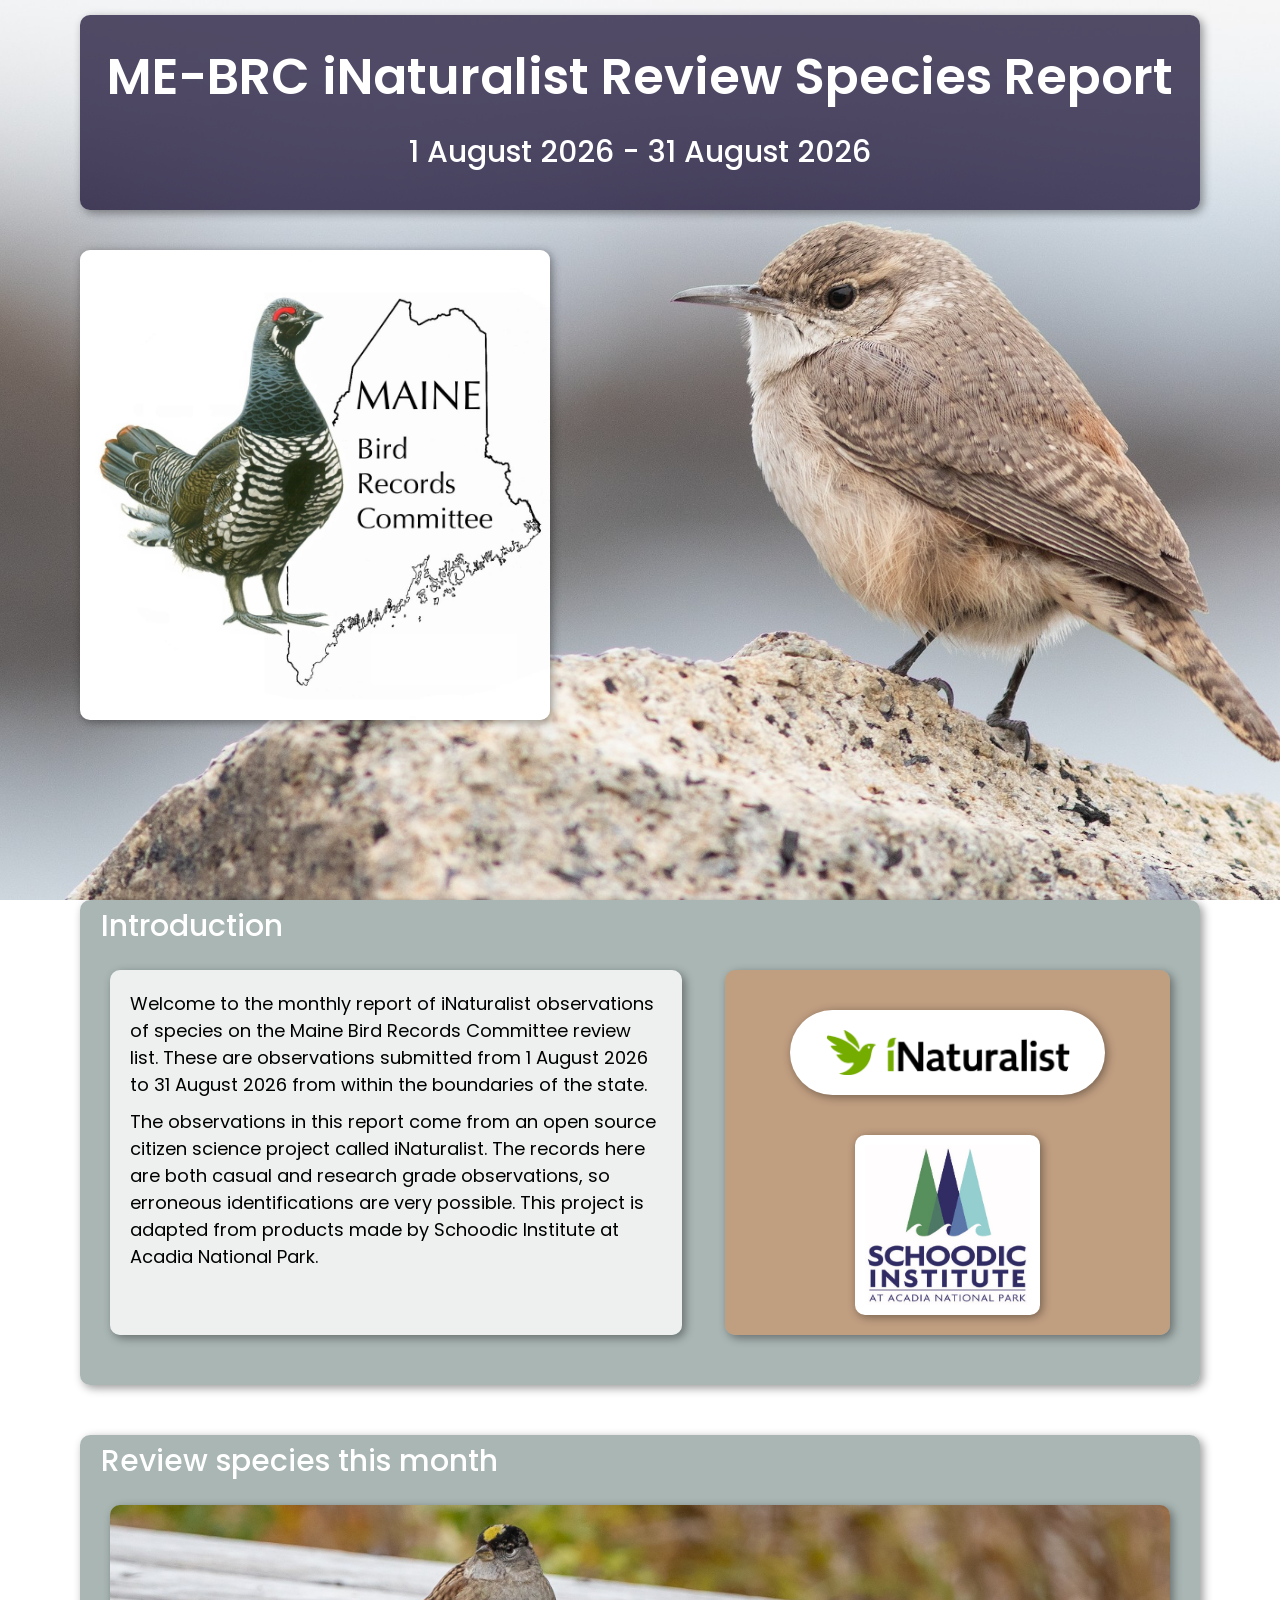
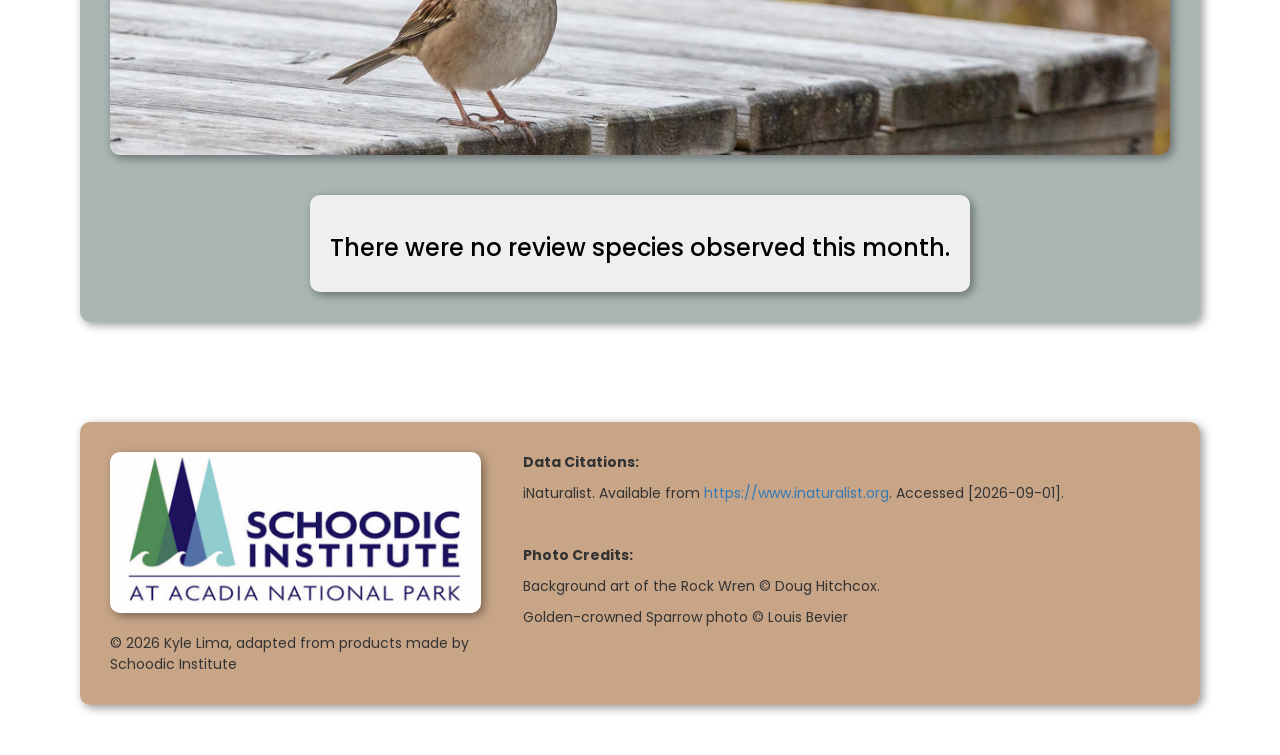
==== index.html @ 77be2069 "monthly update of citsci report" ====
<!DOCTYPE html>

<html>

<head>

<meta charset="utf-8" />
<meta name="generator" content="pandoc" />
<meta http-equiv="X-UA-Compatible" content="IE=EDGE" />


<meta name="author" content="Maine Bird Records Committee" />


<title>ME-BRC iNaturalist Review Species Report</title>

<script>// Pandoc 2.9 adds attributes on both header and div. We remove the former (to
// be compatible with the behavior of Pandoc < 2.8).
document.addEventListener('DOMContentLoaded', function(e) {
  var hs = document.querySelectorAll("div.section[class*='level'] > :first-child");
  var i, h, a;
  for (i = 0; i < hs.length; i++) {
    h = hs[i];
    if (!/^h[1-6]$/i.test(h.tagName)) continue;  // it should be a header h1-h6
    a = h.attributes;
    while (a.length > 0) h.removeAttribute(a[0].name);
  }
});
</script>
<script>/*! jQuery v3.6.0 | (c) OpenJS Foundation and other contributors | jquery.org/license */
!function(e,t){"use strict";"object"==typeof module&&"object"==typeof module.exports?module.exports=e.document?t(e,!0):function(e){if(!e.document)throw new Error("jQuery requires a window with a document");return t(e)}:t(e)}("undefined"!=typeof window?window:this,function(C,e){"use strict";var t=[],r=Object.getPrototypeOf,s=t.slice,g=t.flat?function(e){return t.flat.call(e)}:function(e){return t.concat.apply([],e)},u=t.push,i=t.indexOf,n={},o=n.toString,v=n.hasOwnProperty,a=v.toString,l=a.call(Object),y={},m=function(e){return"function"==typeof e&&"number"!=typeof e.nodeType&&"function"!=typeof e.item},x=function(e){return null!=e&&e===e.window},E=C.document,c={type:!0,src:!0,nonce:!0,noModule:!0};function b(e,t,n){var r,i,o=(n=n||E).createElement("script");if(o.text=e,t)for(r in c)(i=t[r]||t.getAttribute&&t.getAttribute(r))&&o.setAttribute(r,i);n.head.appendChild(o).parentNode.removeChild(o)}function w(e){return null==e?e+"":"object"==typeof e||"function"==typeof e?n[o.call(e)]||"object":typeof e}var f="3.6.0",S=function(e,t){return new S.fn.init(e,t)};function p(e){var t=!!e&&"length"in e&&e.length,n=w(e);return!m(e)&&!x(e)&&("array"===n||0===t||"number"==typeof t&&0<t&&t-1 in e)}S.fn=S.prototype={jquery:f,constructor:S,length:0,toArray:function(){return s.call(this)},get:function(e){return null==e?s.call(this):e<0?this[e+this.length]:this[e]},pushStack:function(e){var t=S.merge(this.constructor(),e);return t.prevObject=this,t},each:function(e){return S.each(this,e)},map:function(n){return this.pushStack(S.map(this,function(e,t){return n.call(e,t,e)}))},slice:function(){return this.pushStack(s.apply(this,arguments))},first:function(){return this.eq(0)},last:function(){return this.eq(-1)},even:function(){return this.pushStack(S.grep(this,function(e,t){return(t+1)%2}))},odd:function(){return this.pushStack(S.grep(this,function(e,t){return t%2}))},eq:function(e){var t=this.length,n=+e+(e<0?t:0);return this.pushStack(0<=n&&n<t?[this[n]]:[])},end:function(){return this.prevObject||this.constructor()},push:u,sort:t.sort,splice:t.splice},S.extend=S.fn.extend=function(){var e,t,n,r,i,o,a=arguments[0]||{},s=1,u=arguments.length,l=!1;for("boolean"==typeof a&&(l=a,a=arguments[s]||{},s++),"object"==typeof a||m(a)||(a={}),s===u&&(a=this,s--);s<u;s++)if(null!=(e=arguments[s]))for(t in e)r=e[t],"__proto__"!==t&&a!==r&&(l&&r&&(S.isPlainObject(r)||(i=Array.isArray(r)))?(n=a[t],o=i&&!Array.isArray(n)?[]:i||S.isPlainObject(n)?n:{},i=!1,a[t]=S.extend(l,o,r)):void 0!==r&&(a[t]=r));return a},S.extend({expando:"jQuery"+(f+Math.random()).replace(/\D/g,""),isReady:!0,error:function(e){throw new Error(e)},noop:function(){},isPlainObject:function(e){var t,n;return!(!e||"[object Object]"!==o.call(e))&&(!(t=r(e))||"function"==typeof(n=v.call(t,"constructor")&&t.constructor)&&a.call(n)===l)},isEmptyObject:function(e){var t;for(t in e)return!1;return!0},globalEval:function(e,t,n){b(e,{nonce:t&&t.nonce},n)},each:function(e,t){var n,r=0;if(p(e)){for(n=e.length;r<n;r++)if(!1===t.call(e[r],r,e[r]))break}else for(r in e)if(!1===t.call(e[r],r,e[r]))break;return e},makeArray:function(e,t){var n=t||[];return null!=e&&(p(Object(e))?S.merge(n,"string"==typeof e?[e]:e):u.call(n,e)),n},inArray:function(e,t,n){return null==t?-1:i.call(t,e,n)},merge:function(e,t){for(var n=+t.length,r=0,i=e.length;r<n;r++)e[i++]=t[r];return e.length=i,e},grep:function(e,t,n){for(var r=[],i=0,o=e.length,a=!n;i<o;i++)!t(e[i],i)!==a&&r.push(e[i]);return r},map:function(e,t,n){var r,i,o=0,a=[];if(p(e))for(r=e.length;o<r;o++)null!=(i=t(e[o],o,n))&&a.push(i);else for(o in e)null!=(i=t(e[o],o,n))&&a.push(i);return g(a)},guid:1,support:y}),"function"==typeof Symbol&&(S.fn[Symbol.iterator]=t[Symbol.iterator]),S.each("Boolean Number String Function Array Date RegExp Object Error Symbol".split(" "),function(e,t){n["[object "+t+"]"]=t.toLowerCase()});var d=function(n){var e,d,b,o,i,h,f,g,w,u,l,T,C,a,E,v,s,c,y,S="sizzle"+1*new Date,p=n.document,k=0,r=0,m=ue(),x=ue(),A=ue(),N=ue(),j=function(e,t){return e===t&&(l=!0),0},D={}.hasOwnProperty,t=[],q=t.pop,L=t.push,H=t.push,O=t.slice,P=function(e,t){for(var n=0,r=e.length;n<r;n++)if(e[n]===t)return n;return-1},R="checked|selected|async|autofocus|autoplay|controls|defer|disabled|hidden|ismap|loop|multiple|open|readonly|required|scoped",M="[\\x20\\t\\r\\n\\f]",I="(?:\\\\[\\da-fA-F]{1,6}"+M+"?|\\\\[^\\r\\n\\f]|[\\w-]|[^\0-\\x7f])+",W="\\["+M+"*("+I+")(?:"+M+"*([*^$|!~]?=)"+M+"*(?:'((?:\\\\.|[^\\\\'])*)'|\"((?:\\\\.|[^\\\\\"])*)\"|("+I+"))|)"+M+"*\\]",F=":("+I+")(?:\\((('((?:\\\\.|[^\\\\'])*)'|\"((?:\\\\.|[^\\\\\"])*)\")|((?:\\\\.|[^\\\\()[\\]]|"+W+")*)|.*)\\)|)",B=new RegExp(M+"+","g"),$=new RegExp("^"+M+"+|((?:^|[^\\\\])(?:\\\\.)*)"+M+"+$","g"),_=new RegExp("^"+M+"*,"+M+"*"),z=new RegExp("^"+M+"*([>+~]|"+M+")"+M+"*"),U=new RegExp(M+"|>"),X=new RegExp(F),V=new RegExp("^"+I+"$"),G={ID:new RegExp("^#("+I+")"),CLASS:new RegExp("^\\.("+I+")"),TAG:new RegExp("^("+I+"|[*])"),ATTR:new RegExp("^"+W),PSEUDO:new RegExp("^"+F),CHILD:new RegExp("^:(only|first|last|nth|nth-last)-(child|of-type)(?:\\("+M+"*(even|odd|(([+-]|)(\\d*)n|)"+M+"*(?:([+-]|)"+M+"*(\\d+)|))"+M+"*\\)|)","i"),bool:new RegExp("^(?:"+R+")$","i"),needsContext:new RegExp("^"+M+"*[>+~]|:(even|odd|eq|gt|lt|nth|first|last)(?:\\("+M+"*((?:-\\d)?\\d*)"+M+"*\\)|)(?=[^-]|$)","i")},Y=/HTML$/i,Q=/^(?:input|select|textarea|button)$/i,J=/^h\d$/i,K=/^[^{]+\{\s*\[native \w/,Z=/^(?:#([\w-]+)|(\w+)|\.([\w-]+))$/,ee=/[+~]/,te=new RegExp("\\\\[\\da-fA-F]{1,6}"+M+"?|\\\\([^\\r\\n\\f])","g"),ne=function(e,t){var n="0x"+e.slice(1)-65536;return t||(n<0?String.fromCharCode(n+65536):String.fromCharCode(n>>10|55296,1023&n|56320))},re=/([\0-\x1f\x7f]|^-?\d)|^-$|[^\0-\x1f\x7f-\uFFFF\w-]/g,ie=function(e,t){return t?"\0"===e?"\ufffd":e.slice(0,-1)+"\\"+e.charCodeAt(e.length-1).toString(16)+" ":"\\"+e},oe=function(){T()},ae=be(function(e){return!0===e.disabled&&"fieldset"===e.nodeName.toLowerCase()},{dir:"parentNode",next:"legend"});try{H.apply(t=O.call(p.childNodes),p.childNodes),t[p.childNodes.length].nodeType}catch(e){H={apply:t.length?function(e,t){L.apply(e,O.call(t))}:function(e,t){var n=e.length,r=0;while(e[n++]=t[r++]);e.length=n-1}}}function se(t,e,n,r){var i,o,a,s,u,l,c,f=e&&e.ownerDocument,p=e?e.nodeType:9;if(n=n||[],"string"!=typeof t||!t||1!==p&&9!==p&&11!==p)return n;if(!r&&(T(e),e=e||C,E)){if(11!==p&&(u=Z.exec(t)))if(i=u[1]){if(9===p){if(!(a=e.getElementById(i)))return n;if(a.id===i)return n.push(a),n}else if(f&&(a=f.getElementById(i))&&y(e,a)&&a.id===i)return n.push(a),n}else{if(u[2])return H.apply(n,e.getElementsByTagName(t)),n;if((i=u[3])&&d.getElementsByClassName&&e.getElementsByClassName)return H.apply(n,e.getElementsByClassName(i)),n}if(d.qsa&&!N[t+" "]&&(!v||!v.test(t))&&(1!==p||"object"!==e.nodeName.toLowerCase())){if(c=t,f=e,1===p&&(U.test(t)||z.test(t))){(f=ee.test(t)&&ye(e.parentNode)||e)===e&&d.scope||((s=e.getAttribute("id"))?s=s.replace(re,ie):e.setAttribute("id",s=S)),o=(l=h(t)).length;while(o--)l[o]=(s?"#"+s:":scope")+" "+xe(l[o]);c=l.join(",")}try{return H.apply(n,f.querySelectorAll(c)),n}catch(e){N(t,!0)}finally{s===S&&e.removeAttribute("id")}}}return g(t.replace($,"$1"),e,n,r)}function ue(){var r=[];return function e(t,n){return r.push(t+" ")>b.cacheLength&&delete e[r.shift()],e[t+" "]=n}}function le(e){return e[S]=!0,e}function ce(e){var t=C.createElement("fieldset");try{return!!e(t)}catch(e){return!1}finally{t.parentNode&&t.parentNode.removeChild(t),t=null}}function fe(e,t){var n=e.split("|"),r=n.length;while(r--)b.attrHandle[n[r]]=t}function pe(e,t){var n=t&&e,r=n&&1===e.nodeType&&1===t.nodeType&&e.sourceIndex-t.sourceIndex;if(r)return r;if(n)while(n=n.nextSibling)if(n===t)return-1;return e?1:-1}function de(t){return function(e){return"input"===e.nodeName.toLowerCase()&&e.type===t}}function he(n){return function(e){var t=e.nodeName.toLowerCase();return("input"===t||"button"===t)&&e.type===n}}function ge(t){return function(e){return"form"in e?e.parentNode&&!1===e.disabled?"label"in e?"label"in e.parentNode?e.parentNode.disabled===t:e.disabled===t:e.isDisabled===t||e.isDisabled!==!t&&ae(e)===t:e.disabled===t:"label"in e&&e.disabled===t}}function ve(a){return le(function(o){return o=+o,le(function(e,t){var n,r=a([],e.length,o),i=r.length;while(i--)e[n=r[i]]&&(e[n]=!(t[n]=e[n]))})})}function ye(e){return e&&"undefined"!=typeof e.getElementsByTagName&&e}for(e in d=se.support={},i=se.isXML=function(e){var t=e&&e.namespaceURI,n=e&&(e.ownerDocument||e).documentElement;return!Y.test(t||n&&n.nodeName||"HTML")},T=se.setDocument=function(e){var t,n,r=e?e.ownerDocument||e:p;return r!=C&&9===r.nodeType&&r.documentElement&&(a=(C=r).documentElement,E=!i(C),p!=C&&(n=C.defaultView)&&n.top!==n&&(n.addEventListener?n.addEventListener("unload",oe,!1):n.attachEvent&&n.attachEvent("onunload",oe)),d.scope=ce(function(e){return a.appendChild(e).appendChild(C.createElement("div")),"undefined"!=typeof e.querySelectorAll&&!e.querySelectorAll(":scope fieldset div").length}),d.attributes=ce(function(e){return e.className="i",!e.getAttribute("className")}),d.getElementsByTagName=ce(function(e){return e.appendChild(C.createComment("")),!e.getElementsByTagName("*").length}),d.getElementsByClassName=K.test(C.getElementsByClassName),d.getById=ce(function(e){return a.appendChild(e).id=S,!C.getElementsByName||!C.getElementsByName(S).length}),d.getById?(b.filter.ID=function(e){var t=e.replace(te,ne);return function(e){return e.getAttribute("id")===t}},b.find.ID=function(e,t){if("undefined"!=typeof t.getElementById&&E){var n=t.getElementById(e);return n?[n]:[]}}):(b.filter.ID=function(e){var n=e.replace(te,ne);return function(e){var t="undefined"!=typeof e.getAttributeNode&&e.getAttributeNode("id");return t&&t.value===n}},b.find.ID=function(e,t){if("undefined"!=typeof t.getElementById&&E){var n,r,i,o=t.getElementById(e);if(o){if((n=o.getAttributeNode("id"))&&n.value===e)return[o];i=t.getElementsByName(e),r=0;while(o=i[r++])if((n=o.getAttributeNode("id"))&&n.value===e)return[o]}return[]}}),b.find.TAG=d.getElementsByTagName?function(e,t){return"undefined"!=typeof t.getElementsByTagName?t.getElementsByTagName(e):d.qsa?t.querySelectorAll(e):void 0}:function(e,t){var n,r=[],i=0,o=t.getElementsByTagName(e);if("*"===e){while(n=o[i++])1===n.nodeType&&r.push(n);return r}return o},b.find.CLASS=d.getElementsByClassName&&function(e,t){if("undefined"!=typeof t.getElementsByClassName&&E)return t.getElementsByClassName(e)},s=[],v=[],(d.qsa=K.test(C.querySelectorAll))&&(ce(function(e){var t;a.appendChild(e).innerHTML="<a id='"+S+"'></a><select id='"+S+"-\r\\' msallowcapture=''><option selected=''></option></select>",e.querySelectorAll("[msallowcapture^='']").length&&v.push("[*^$]="+M+"*(?:''|\"\")"),e.querySelectorAll("[selected]").length||v.push("\\["+M+"*(?:value|"+R+")"),e.querySelectorAll("[id~="+S+"-]").length||v.push("~="),(t=C.createElement("input")).setAttribute("name",""),e.appendChild(t),e.querySelectorAll("[name='']").length||v.push("\\["+M+"*name"+M+"*="+M+"*(?:''|\"\")"),e.querySelectorAll(":checked").length||v.push(":checked"),e.querySelectorAll("a#"+S+"+*").length||v.push(".#.+[+~]"),e.querySelectorAll("\\\f"),v.push("[\\r\\n\\f]")}),ce(function(e){e.innerHTML="<a href='' disabled='disabled'></a><select disabled='disabled'><option/></select>";var t=C.createElement("input");t.setAttribute("type","hidden"),e.appendChild(t).setAttribute("name","D"),e.querySelectorAll("[name=d]").length&&v.push("name"+M+"*[*^$|!~]?="),2!==e.querySelectorAll(":enabled").length&&v.push(":enabled",":disabled"),a.appendChild(e).disabled=!0,2!==e.querySelectorAll(":disabled").length&&v.push(":enabled",":disabled"),e.querySelectorAll("*,:x"),v.push(",.*:")})),(d.matchesSelector=K.test(c=a.matches||a.webkitMatchesSelector||a.mozMatchesSelector||a.oMatchesSelector||a.msMatchesSelector))&&ce(function(e){d.disconnectedMatch=c.call(e,"*"),c.call(e,"[s!='']:x"),s.push("!=",F)}),v=v.length&&new RegExp(v.join("|")),s=s.length&&new RegExp(s.join("|")),t=K.test(a.compareDocumentPosition),y=t||K.test(a.contains)?function(e,t){var n=9===e.nodeType?e.documentElement:e,r=t&&t.parentNode;return e===r||!(!r||1!==r.nodeType||!(n.contains?n.contains(r):e.compareDocumentPosition&&16&e.compareDocumentPosition(r)))}:function(e,t){if(t)while(t=t.parentNode)if(t===e)return!0;return!1},j=t?function(e,t){if(e===t)return l=!0,0;var n=!e.compareDocumentPosition-!t.compareDocumentPosition;return n||(1&(n=(e.ownerDocument||e)==(t.ownerDocument||t)?e.compareDocumentPosition(t):1)||!d.sortDetached&&t.compareDocumentPosition(e)===n?e==C||e.ownerDocument==p&&y(p,e)?-1:t==C||t.ownerDocument==p&&y(p,t)?1:u?P(u,e)-P(u,t):0:4&n?-1:1)}:function(e,t){if(e===t)return l=!0,0;var n,r=0,i=e.parentNode,o=t.parentNode,a=[e],s=[t];if(!i||!o)return e==C?-1:t==C?1:i?-1:o?1:u?P(u,e)-P(u,t):0;if(i===o)return pe(e,t);n=e;while(n=n.parentNode)a.unshift(n);n=t;while(n=n.parentNode)s.unshift(n);while(a[r]===s[r])r++;return r?pe(a[r],s[r]):a[r]==p?-1:s[r]==p?1:0}),C},se.matches=function(e,t){return se(e,null,null,t)},se.matchesSelector=function(e,t){if(T(e),d.matchesSelector&&E&&!N[t+" "]&&(!s||!s.test(t))&&(!v||!v.test(t)))try{var n=c.call(e,t);if(n||d.disconnectedMatch||e.document&&11!==e.document.nodeType)return n}catch(e){N(t,!0)}return 0<se(t,C,null,[e]).length},se.contains=function(e,t){return(e.ownerDocument||e)!=C&&T(e),y(e,t)},se.attr=function(e,t){(e.ownerDocument||e)!=C&&T(e);var n=b.attrHandle[t.toLowerCase()],r=n&&D.call(b.attrHandle,t.toLowerCase())?n(e,t,!E):void 0;return void 0!==r?r:d.attributes||!E?e.getAttribute(t):(r=e.getAttributeNode(t))&&r.specified?r.value:null},se.escape=function(e){return(e+"").replace(re,ie)},se.error=function(e){throw new Error("Syntax error, unrecognized expression: "+e)},se.uniqueSort=function(e){var t,n=[],r=0,i=0;if(l=!d.detectDuplicates,u=!d.sortStable&&e.slice(0),e.sort(j),l){while(t=e[i++])t===e[i]&&(r=n.push(i));while(r--)e.splice(n[r],1)}return u=null,e},o=se.getText=function(e){var t,n="",r=0,i=e.nodeType;if(i){if(1===i||9===i||11===i){if("string"==typeof e.textContent)return e.textContent;for(e=e.firstChild;e;e=e.nextSibling)n+=o(e)}else if(3===i||4===i)return e.nodeValue}else while(t=e[r++])n+=o(t);return n},(b=se.selectors={cacheLength:50,createPseudo:le,match:G,attrHandle:{},find:{},relative:{">":{dir:"parentNode",first:!0}," ":{dir:"parentNode"},"+":{dir:"previousSibling",first:!0},"~":{dir:"previousSibling"}},preFilter:{ATTR:function(e){return e[1]=e[1].replace(te,ne),e[3]=(e[3]||e[4]||e[5]||"").replace(te,ne),"~="===e[2]&&(e[3]=" "+e[3]+" "),e.slice(0,4)},CHILD:function(e){return e[1]=e[1].toLowerCase(),"nth"===e[1].slice(0,3)?(e[3]||se.error(e[0]),e[4]=+(e[4]?e[5]+(e[6]||1):2*("even"===e[3]||"odd"===e[3])),e[5]=+(e[7]+e[8]||"odd"===e[3])):e[3]&&se.error(e[0]),e},PSEUDO:function(e){var t,n=!e[6]&&e[2];return G.CHILD.test(e[0])?null:(e[3]?e[2]=e[4]||e[5]||"":n&&X.test(n)&&(t=h(n,!0))&&(t=n.indexOf(")",n.length-t)-n.length)&&(e[0]=e[0].slice(0,t),e[2]=n.slice(0,t)),e.slice(0,3))}},filter:{TAG:function(e){var t=e.replace(te,ne).toLowerCase();return"*"===e?function(){return!0}:function(e){return e.nodeName&&e.nodeName.toLowerCase()===t}},CLASS:function(e){var t=m[e+" "];return t||(t=new RegExp("(^|"+M+")"+e+"("+M+"|$)"))&&m(e,function(e){return t.test("string"==typeof e.className&&e.className||"undefined"!=typeof e.getAttribute&&e.getAttribute("class")||"")})},ATTR:function(n,r,i){return function(e){var t=se.attr(e,n);return null==t?"!="===r:!r||(t+="","="===r?t===i:"!="===r?t!==i:"^="===r?i&&0===t.indexOf(i):"*="===r?i&&-1<t.indexOf(i):"$="===r?i&&t.slice(-i.length)===i:"~="===r?-1<(" "+t.replace(B," ")+" ").indexOf(i):"|="===r&&(t===i||t.slice(0,i.length+1)===i+"-"))}},CHILD:function(h,e,t,g,v){var y="nth"!==h.slice(0,3),m="last"!==h.slice(-4),x="of-type"===e;return 1===g&&0===v?function(e){return!!e.parentNode}:function(e,t,n){var r,i,o,a,s,u,l=y!==m?"nextSibling":"previousSibling",c=e.parentNode,f=x&&e.nodeName.toLowerCase(),p=!n&&!x,d=!1;if(c){if(y){while(l){a=e;while(a=a[l])if(x?a.nodeName.toLowerCase()===f:1===a.nodeType)return!1;u=l="only"===h&&!u&&"nextSibling"}return!0}if(u=[m?c.firstChild:c.lastChild],m&&p){d=(s=(r=(i=(o=(a=c)[S]||(a[S]={}))[a.uniqueID]||(o[a.uniqueID]={}))[h]||[])[0]===k&&r[1])&&r[2],a=s&&c.childNodes[s];while(a=++s&&a&&a[l]||(d=s=0)||u.pop())if(1===a.nodeType&&++d&&a===e){i[h]=[k,s,d];break}}else if(p&&(d=s=(r=(i=(o=(a=e)[S]||(a[S]={}))[a.uniqueID]||(o[a.uniqueID]={}))[h]||[])[0]===k&&r[1]),!1===d)while(a=++s&&a&&a[l]||(d=s=0)||u.pop())if((x?a.nodeName.toLowerCase()===f:1===a.nodeType)&&++d&&(p&&((i=(o=a[S]||(a[S]={}))[a.uniqueID]||(o[a.uniqueID]={}))[h]=[k,d]),a===e))break;return(d-=v)===g||d%g==0&&0<=d/g}}},PSEUDO:function(e,o){var t,a=b.pseudos[e]||b.setFilters[e.toLowerCase()]||se.error("unsupported pseudo: "+e);return a[S]?a(o):1<a.length?(t=[e,e,"",o],b.setFilters.hasOwnProperty(e.toLowerCase())?le(function(e,t){var n,r=a(e,o),i=r.length;while(i--)e[n=P(e,r[i])]=!(t[n]=r[i])}):function(e){return a(e,0,t)}):a}},pseudos:{not:le(function(e){var r=[],i=[],s=f(e.replace($,"$1"));return s[S]?le(function(e,t,n,r){var i,o=s(e,null,r,[]),a=e.length;while(a--)(i=o[a])&&(e[a]=!(t[a]=i))}):function(e,t,n){return r[0]=e,s(r,null,n,i),r[0]=null,!i.pop()}}),has:le(function(t){return function(e){return 0<se(t,e).length}}),contains:le(function(t){return t=t.replace(te,ne),function(e){return-1<(e.textContent||o(e)).indexOf(t)}}),lang:le(function(n){return V.test(n||"")||se.error("unsupported lang: "+n),n=n.replace(te,ne).toLowerCase(),function(e){var t;do{if(t=E?e.lang:e.getAttribute("xml:lang")||e.getAttribute("lang"))return(t=t.toLowerCase())===n||0===t.indexOf(n+"-")}while((e=e.parentNode)&&1===e.nodeType);return!1}}),target:function(e){var t=n.location&&n.location.hash;return t&&t.slice(1)===e.id},root:function(e){return e===a},focus:function(e){return e===C.activeElement&&(!C.hasFocus||C.hasFocus())&&!!(e.type||e.href||~e.tabIndex)},enabled:ge(!1),disabled:ge(!0),checked:function(e){var t=e.nodeName.toLowerCase();return"input"===t&&!!e.checked||"option"===t&&!!e.selected},selected:function(e){return e.parentNode&&e.parentNode.selectedIndex,!0===e.selected},empty:function(e){for(e=e.firstChild;e;e=e.nextSibling)if(e.nodeType<6)return!1;return!0},parent:function(e){return!b.pseudos.empty(e)},header:function(e){return J.test(e.nodeName)},input:function(e){return Q.test(e.nodeName)},button:function(e){var t=e.nodeName.toLowerCase();return"input"===t&&"button"===e.type||"button"===t},text:function(e){var t;return"input"===e.nodeName.toLowerCase()&&"text"===e.type&&(null==(t=e.getAttribute("type"))||"text"===t.toLowerCase())},first:ve(function(){return[0]}),last:ve(function(e,t){return[t-1]}),eq:ve(function(e,t,n){return[n<0?n+t:n]}),even:ve(function(e,t){for(var n=0;n<t;n+=2)e.push(n);return e}),odd:ve(function(e,t){for(var n=1;n<t;n+=2)e.push(n);return e}),lt:ve(function(e,t,n){for(var r=n<0?n+t:t<n?t:n;0<=--r;)e.push(r);return e}),gt:ve(function(e,t,n){for(var r=n<0?n+t:n;++r<t;)e.push(r);return e})}}).pseudos.nth=b.pseudos.eq,{radio:!0,checkbox:!0,file:!0,password:!0,image:!0})b.pseudos[e]=de(e);for(e in{submit:!0,reset:!0})b.pseudos[e]=he(e);function me(){}function xe(e){for(var t=0,n=e.length,r="";t<n;t++)r+=e[t].value;return r}function be(s,e,t){var u=e.dir,l=e.next,c=l||u,f=t&&"parentNode"===c,p=r++;return e.first?function(e,t,n){while(e=e[u])if(1===e.nodeType||f)return s(e,t,n);return!1}:function(e,t,n){var r,i,o,a=[k,p];if(n){while(e=e[u])if((1===e.nodeType||f)&&s(e,t,n))return!0}else while(e=e[u])if(1===e.nodeType||f)if(i=(o=e[S]||(e[S]={}))[e.uniqueID]||(o[e.uniqueID]={}),l&&l===e.nodeName.toLowerCase())e=e[u]||e;else{if((r=i[c])&&r[0]===k&&r[1]===p)return a[2]=r[2];if((i[c]=a)[2]=s(e,t,n))return!0}return!1}}function we(i){return 1<i.length?function(e,t,n){var r=i.length;while(r--)if(!i[r](e,t,n))return!1;return!0}:i[0]}function Te(e,t,n,r,i){for(var o,a=[],s=0,u=e.length,l=null!=t;s<u;s++)(o=e[s])&&(n&&!n(o,r,i)||(a.push(o),l&&t.push(s)));return a}function Ce(d,h,g,v,y,e){return v&&!v[S]&&(v=Ce(v)),y&&!y[S]&&(y=Ce(y,e)),le(function(e,t,n,r){var i,o,a,s=[],u=[],l=t.length,c=e||function(e,t,n){for(var r=0,i=t.length;r<i;r++)se(e,t[r],n);return n}(h||"*",n.nodeType?[n]:n,[]),f=!d||!e&&h?c:Te(c,s,d,n,r),p=g?y||(e?d:l||v)?[]:t:f;if(g&&g(f,p,n,r),v){i=Te(p,u),v(i,[],n,r),o=i.length;while(o--)(a=i[o])&&(p[u[o]]=!(f[u[o]]=a))}if(e){if(y||d){if(y){i=[],o=p.length;while(o--)(a=p[o])&&i.push(f[o]=a);y(null,p=[],i,r)}o=p.length;while(o--)(a=p[o])&&-1<(i=y?P(e,a):s[o])&&(e[i]=!(t[i]=a))}}else p=Te(p===t?p.splice(l,p.length):p),y?y(null,t,p,r):H.apply(t,p)})}function Ee(e){for(var i,t,n,r=e.length,o=b.relative[e[0].type],a=o||b.relative[" "],s=o?1:0,u=be(function(e){return e===i},a,!0),l=be(function(e){return-1<P(i,e)},a,!0),c=[function(e,t,n){var r=!o&&(n||t!==w)||((i=t).nodeType?u(e,t,n):l(e,t,n));return i=null,r}];s<r;s++)if(t=b.relative[e[s].type])c=[be(we(c),t)];else{if((t=b.filter[e[s].type].apply(null,e[s].matches))[S]){for(n=++s;n<r;n++)if(b.relative[e[n].type])break;return Ce(1<s&&we(c),1<s&&xe(e.slice(0,s-1).concat({value:" "===e[s-2].type?"*":""})).replace($,"$1"),t,s<n&&Ee(e.slice(s,n)),n<r&&Ee(e=e.slice(n)),n<r&&xe(e))}c.push(t)}return we(c)}return me.prototype=b.filters=b.pseudos,b.setFilters=new me,h=se.tokenize=function(e,t){var n,r,i,o,a,s,u,l=x[e+" "];if(l)return t?0:l.slice(0);a=e,s=[],u=b.preFilter;while(a){for(o in n&&!(r=_.exec(a))||(r&&(a=a.slice(r[0].length)||a),s.push(i=[])),n=!1,(r=z.exec(a))&&(n=r.shift(),i.push({value:n,type:r[0].replace($," ")}),a=a.slice(n.length)),b.filter)!(r=G[o].exec(a))||u[o]&&!(r=u[o](r))||(n=r.shift(),i.push({value:n,type:o,matches:r}),a=a.slice(n.length));if(!n)break}return t?a.length:a?se.error(e):x(e,s).slice(0)},f=se.compile=function(e,t){var n,v,y,m,x,r,i=[],o=[],a=A[e+" "];if(!a){t||(t=h(e)),n=t.length;while(n--)(a=Ee(t[n]))[S]?i.push(a):o.push(a);(a=A(e,(v=o,m=0<(y=i).length,x=0<v.length,r=function(e,t,n,r,i){var o,a,s,u=0,l="0",c=e&&[],f=[],p=w,d=e||x&&b.find.TAG("*",i),h=k+=null==p?1:Math.random()||.1,g=d.length;for(i&&(w=t==C||t||i);l!==g&&null!=(o=d[l]);l++){if(x&&o){a=0,t||o.ownerDocument==C||(T(o),n=!E);while(s=v[a++])if(s(o,t||C,n)){r.push(o);break}i&&(k=h)}m&&((o=!s&&o)&&u--,e&&c.push(o))}if(u+=l,m&&l!==u){a=0;while(s=y[a++])s(c,f,t,n);if(e){if(0<u)while(l--)c[l]||f[l]||(f[l]=q.call(r));f=Te(f)}H.apply(r,f),i&&!e&&0<f.length&&1<u+y.length&&se.uniqueSort(r)}return i&&(k=h,w=p),c},m?le(r):r))).selector=e}return a},g=se.select=function(e,t,n,r){var i,o,a,s,u,l="function"==typeof e&&e,c=!r&&h(e=l.selector||e);if(n=n||[],1===c.length){if(2<(o=c[0]=c[0].slice(0)).length&&"ID"===(a=o[0]).type&&9===t.nodeType&&E&&b.relative[o[1].type]){if(!(t=(b.find.ID(a.matches[0].replace(te,ne),t)||[])[0]))return n;l&&(t=t.parentNode),e=e.slice(o.shift().value.length)}i=G.needsContext.test(e)?0:o.length;while(i--){if(a=o[i],b.relative[s=a.type])break;if((u=b.find[s])&&(r=u(a.matches[0].replace(te,ne),ee.test(o[0].type)&&ye(t.parentNode)||t))){if(o.splice(i,1),!(e=r.length&&xe(o)))return H.apply(n,r),n;break}}}return(l||f(e,c))(r,t,!E,n,!t||ee.test(e)&&ye(t.parentNode)||t),n},d.sortStable=S.split("").sort(j).join("")===S,d.detectDuplicates=!!l,T(),d.sortDetached=ce(function(e){return 1&e.compareDocumentPosition(C.createElement("fieldset"))}),ce(function(e){return e.innerHTML="<a href='#'></a>","#"===e.firstChild.getAttribute("href")})||fe("type|href|height|width",function(e,t,n){if(!n)return e.getAttribute(t,"type"===t.toLowerCase()?1:2)}),d.attributes&&ce(function(e){return e.innerHTML="<input/>",e.firstChild.setAttribute("value",""),""===e.firstChild.getAttribute("value")})||fe("value",function(e,t,n){if(!n&&"input"===e.nodeName.toLowerCase())return e.defaultValue}),ce(function(e){return null==e.getAttribute("disabled")})||fe(R,function(e,t,n){var r;if(!n)return!0===e[t]?t.toLowerCase():(r=e.getAttributeNode(t))&&r.specified?r.value:null}),se}(C);S.find=d,S.expr=d.selectors,S.expr[":"]=S.expr.pseudos,S.uniqueSort=S.unique=d.uniqueSort,S.text=d.getText,S.isXMLDoc=d.isXML,S.contains=d.contains,S.escapeSelector=d.escape;var h=function(e,t,n){var r=[],i=void 0!==n;while((e=e[t])&&9!==e.nodeType)if(1===e.nodeType){if(i&&S(e).is(n))break;r.push(e)}return r},T=function(e,t){for(var n=[];e;e=e.nextSibling)1===e.nodeType&&e!==t&&n.push(e);return n},k=S.expr.match.needsContext;function A(e,t){return e.nodeName&&e.nodeName.toLowerCase()===t.toLowerCase()}var N=/^<([a-z][^\/\0>:\x20\t\r\n\f]*)[\x20\t\r\n\f]*\/?>(?:<\/\1>|)$/i;function j(e,n,r){return m(n)?S.grep(e,function(e,t){return!!n.call(e,t,e)!==r}):n.nodeType?S.grep(e,function(e){return e===n!==r}):"string"!=typeof n?S.grep(e,function(e){return-1<i.call(n,e)!==r}):S.filter(n,e,r)}S.filter=function(e,t,n){var r=t[0];return n&&(e=":not("+e+")"),1===t.length&&1===r.nodeType?S.find.matchesSelector(r,e)?[r]:[]:S.find.matches(e,S.grep(t,function(e){return 1===e.nodeType}))},S.fn.extend({find:function(e){var t,n,r=this.length,i=this;if("string"!=typeof e)return this.pushStack(S(e).filter(function(){for(t=0;t<r;t++)if(S.contains(i[t],this))return!0}));for(n=this.pushStack([]),t=0;t<r;t++)S.find(e,i[t],n);return 1<r?S.uniqueSort(n):n},filter:function(e){return this.pushStack(j(this,e||[],!1))},not:function(e){return this.pushStack(j(this,e||[],!0))},is:function(e){return!!j(this,"string"==typeof e&&k.test(e)?S(e):e||[],!1).length}});var D,q=/^(?:\s*(<[\w\W]+>)[^>]*|#([\w-]+))$/;(S.fn.init=function(e,t,n){var r,i;if(!e)return this;if(n=n||D,"string"==typeof e){if(!(r="<"===e[0]&&">"===e[e.length-1]&&3<=e.length?[null,e,null]:q.exec(e))||!r[1]&&t)return!t||t.jquery?(t||n).find(e):this.constructor(t).find(e);if(r[1]){if(t=t instanceof S?t[0]:t,S.merge(this,S.parseHTML(r[1],t&&t.nodeType?t.ownerDocument||t:E,!0)),N.test(r[1])&&S.isPlainObject(t))for(r in t)m(this[r])?this[r](t[r]):this.attr(r,t[r]);return this}return(i=E.getElementById(r[2]))&&(this[0]=i,this.length=1),this}return e.nodeType?(this[0]=e,this.length=1,this):m(e)?void 0!==n.ready?n.ready(e):e(S):S.makeArray(e,this)}).prototype=S.fn,D=S(E);var L=/^(?:parents|prev(?:Until|All))/,H={children:!0,contents:!0,next:!0,prev:!0};function O(e,t){while((e=e[t])&&1!==e.nodeType);return e}S.fn.extend({has:function(e){var t=S(e,this),n=t.length;return this.filter(function(){for(var e=0;e<n;e++)if(S.contains(this,t[e]))return!0})},closest:function(e,t){var n,r=0,i=this.length,o=[],a="string"!=typeof e&&S(e);if(!k.test(e))for(;r<i;r++)for(n=this[r];n&&n!==t;n=n.parentNode)if(n.nodeType<11&&(a?-1<a.index(n):1===n.nodeType&&S.find.matchesSelector(n,e))){o.push(n);break}return this.pushStack(1<o.length?S.uniqueSort(o):o)},index:function(e){return e?"string"==typeof e?i.call(S(e),this[0]):i.call(this,e.jquery?e[0]:e):this[0]&&this[0].parentNode?this.first().prevAll().length:-1},add:function(e,t){return this.pushStack(S.uniqueSort(S.merge(this.get(),S(e,t))))},addBack:function(e){return this.add(null==e?this.prevObject:this.prevObject.filter(e))}}),S.each({parent:function(e){var t=e.parentNode;return t&&11!==t.nodeType?t:null},parents:function(e){return h(e,"parentNode")},parentsUntil:function(e,t,n){return h(e,"parentNode",n)},next:function(e){return O(e,"nextSibling")},prev:function(e){return O(e,"previousSibling")},nextAll:function(e){return h(e,"nextSibling")},prevAll:function(e){return h(e,"previousSibling")},nextUntil:function(e,t,n){return h(e,"nextSibling",n)},prevUntil:function(e,t,n){return h(e,"previousSibling",n)},siblings:function(e){return T((e.parentNode||{}).firstChild,e)},children:function(e){return T(e.firstChild)},contents:function(e){return null!=e.contentDocument&&r(e.contentDocument)?e.contentDocument:(A(e,"template")&&(e=e.content||e),S.merge([],e.childNodes))}},function(r,i){S.fn[r]=function(e,t){var n=S.map(this,i,e);return"Until"!==r.slice(-5)&&(t=e),t&&"string"==typeof t&&(n=S.filter(t,n)),1<this.length&&(H[r]||S.uniqueSort(n),L.test(r)&&n.reverse()),this.pushStack(n)}});var P=/[^\x20\t\r\n\f]+/g;function R(e){return e}function M(e){throw e}function I(e,t,n,r){var i;try{e&&m(i=e.promise)?i.call(e).done(t).fail(n):e&&m(i=e.then)?i.call(e,t,n):t.apply(void 0,[e].slice(r))}catch(e){n.apply(void 0,[e])}}S.Callbacks=function(r){var e,n;r="string"==typeof r?(e=r,n={},S.each(e.match(P)||[],function(e,t){n[t]=!0}),n):S.extend({},r);var i,t,o,a,s=[],u=[],l=-1,c=function(){for(a=a||r.once,o=i=!0;u.length;l=-1){t=u.shift();while(++l<s.length)!1===s[l].apply(t[0],t[1])&&r.stopOnFalse&&(l=s.length,t=!1)}r.memory||(t=!1),i=!1,a&&(s=t?[]:"")},f={add:function(){return s&&(t&&!i&&(l=s.length-1,u.push(t)),function n(e){S.each(e,function(e,t){m(t)?r.unique&&f.has(t)||s.push(t):t&&t.length&&"string"!==w(t)&&n(t)})}(arguments),t&&!i&&c()),this},remove:function(){return S.each(arguments,function(e,t){var n;while(-1<(n=S.inArray(t,s,n)))s.splice(n,1),n<=l&&l--}),this},has:function(e){return e?-1<S.inArray(e,s):0<s.length},empty:function(){return s&&(s=[]),this},disable:function(){return a=u=[],s=t="",this},disabled:function(){return!s},lock:function(){return a=u=[],t||i||(s=t=""),this},locked:function(){return!!a},fireWith:function(e,t){return a||(t=[e,(t=t||[]).slice?t.slice():t],u.push(t),i||c()),this},fire:function(){return f.fireWith(this,arguments),this},fired:function(){return!!o}};return f},S.extend({Deferred:function(e){var o=[["notify","progress",S.Callbacks("memory"),S.Callbacks("memory"),2],["resolve","done",S.Callbacks("once memory"),S.Callbacks("once memory"),0,"resolved"],["reject","fail",S.Callbacks("once memory"),S.Callbacks("once memory"),1,"rejected"]],i="pending",a={state:function(){return i},always:function(){return s.done(arguments).fail(arguments),this},"catch":function(e){return a.then(null,e)},pipe:function(){var i=arguments;return S.Deferred(function(r){S.each(o,function(e,t){var n=m(i[t[4]])&&i[t[4]];s[t[1]](function(){var e=n&&n.apply(this,arguments);e&&m(e.promise)?e.promise().progress(r.notify).done(r.resolve).fail(r.reject):r[t[0]+"With"](this,n?[e]:arguments)})}),i=null}).promise()},then:function(t,n,r){var u=0;function l(i,o,a,s){return function(){var n=this,r=arguments,e=function(){var e,t;if(!(i<u)){if((e=a.apply(n,r))===o.promise())throw new TypeError("Thenable self-resolution");t=e&&("object"==typeof e||"function"==typeof e)&&e.then,m(t)?s?t.call(e,l(u,o,R,s),l(u,o,M,s)):(u++,t.call(e,l(u,o,R,s),l(u,o,M,s),l(u,o,R,o.notifyWith))):(a!==R&&(n=void 0,r=[e]),(s||o.resolveWith)(n,r))}},t=s?e:function(){try{e()}catch(e){S.Deferred.exceptionHook&&S.Deferred.exceptionHook(e,t.stackTrace),u<=i+1&&(a!==M&&(n=void 0,r=[e]),o.rejectWith(n,r))}};i?t():(S.Deferred.getStackHook&&(t.stackTrace=S.Deferred.getStackHook()),C.setTimeout(t))}}return S.Deferred(function(e){o[0][3].add(l(0,e,m(r)?r:R,e.notifyWith)),o[1][3].add(l(0,e,m(t)?t:R)),o[2][3].add(l(0,e,m(n)?n:M))}).promise()},promise:function(e){return null!=e?S.extend(e,a):a}},s={};return S.each(o,function(e,t){var n=t[2],r=t[5];a[t[1]]=n.add,r&&n.add(function(){i=r},o[3-e][2].disable,o[3-e][3].disable,o[0][2].lock,o[0][3].lock),n.add(t[3].fire),s[t[0]]=function(){return s[t[0]+"With"](this===s?void 0:this,arguments),this},s[t[0]+"With"]=n.fireWith}),a.promise(s),e&&e.call(s,s),s},when:function(e){var n=arguments.length,t=n,r=Array(t),i=s.call(arguments),o=S.Deferred(),a=function(t){return function(e){r[t]=this,i[t]=1<arguments.length?s.call(arguments):e,--n||o.resolveWith(r,i)}};if(n<=1&&(I(e,o.done(a(t)).resolve,o.reject,!n),"pending"===o.state()||m(i[t]&&i[t].then)))return o.then();while(t--)I(i[t],a(t),o.reject);return o.promise()}});var W=/^(Eval|Internal|Range|Reference|Syntax|Type|URI)Error$/;S.Deferred.exceptionHook=function(e,t){C.console&&C.console.warn&&e&&W.test(e.name)&&C.console.warn("jQuery.Deferred exception: "+e.message,e.stack,t)},S.readyException=function(e){C.setTimeout(function(){throw e})};var F=S.Deferred();function B(){E.removeEventListener("DOMContentLoaded",B),C.removeEventListener("load",B),S.ready()}S.fn.ready=function(e){return F.then(e)["catch"](function(e){S.readyException(e)}),this},S.extend({isReady:!1,readyWait:1,ready:function(e){(!0===e?--S.readyWait:S.isReady)||(S.isReady=!0)!==e&&0<--S.readyWait||F.resolveWith(E,[S])}}),S.ready.then=F.then,"complete"===E.readyState||"loading"!==E.readyState&&!E.documentElement.doScroll?C.setTimeout(S.ready):(E.addEventListener("DOMContentLoaded",B),C.addEventListener("load",B));var $=function(e,t,n,r,i,o,a){var s=0,u=e.length,l=null==n;if("object"===w(n))for(s in i=!0,n)$(e,t,s,n[s],!0,o,a);else if(void 0!==r&&(i=!0,m(r)||(a=!0),l&&(a?(t.call(e,r),t=null):(l=t,t=function(e,t,n){return l.call(S(e),n)})),t))for(;s<u;s++)t(e[s],n,a?r:r.call(e[s],s,t(e[s],n)));return i?e:l?t.call(e):u?t(e[0],n):o},_=/^-ms-/,z=/-([a-z])/g;function U(e,t){return t.toUpperCase()}function X(e){return e.replace(_,"ms-").replace(z,U)}var V=function(e){return 1===e.nodeType||9===e.nodeType||!+e.nodeType};function G(){this.expando=S.expando+G.uid++}G.uid=1,G.prototype={cache:function(e){var t=e[this.expando];return t||(t={},V(e)&&(e.nodeType?e[this.expando]=t:Object.defineProperty(e,this.expando,{value:t,configurable:!0}))),t},set:function(e,t,n){var r,i=this.cache(e);if("string"==typeof t)i[X(t)]=n;else for(r in t)i[X(r)]=t[r];return i},get:function(e,t){return void 0===t?this.cache(e):e[this.expando]&&e[this.expando][X(t)]},access:function(e,t,n){return void 0===t||t&&"string"==typeof t&&void 0===n?this.get(e,t):(this.set(e,t,n),void 0!==n?n:t)},remove:function(e,t){var n,r=e[this.expando];if(void 0!==r){if(void 0!==t){n=(t=Array.isArray(t)?t.map(X):(t=X(t))in r?[t]:t.match(P)||[]).length;while(n--)delete r[t[n]]}(void 0===t||S.isEmptyObject(r))&&(e.nodeType?e[this.expando]=void 0:delete e[this.expando])}},hasData:function(e){var t=e[this.expando];return void 0!==t&&!S.isEmptyObject(t)}};var Y=new G,Q=new G,J=/^(?:\{[\w\W]*\}|\[[\w\W]*\])$/,K=/[A-Z]/g;function Z(e,t,n){var r,i;if(void 0===n&&1===e.nodeType)if(r="data-"+t.replace(K,"-$&").toLowerCase(),"string"==typeof(n=e.getAttribute(r))){try{n="true"===(i=n)||"false"!==i&&("null"===i?null:i===+i+""?+i:J.test(i)?JSON.parse(i):i)}catch(e){}Q.set(e,t,n)}else n=void 0;return n}S.extend({hasData:function(e){return Q.hasData(e)||Y.hasData(e)},data:function(e,t,n){return Q.access(e,t,n)},removeData:function(e,t){Q.remove(e,t)},_data:function(e,t,n){return Y.access(e,t,n)},_removeData:function(e,t){Y.remove(e,t)}}),S.fn.extend({data:function(n,e){var t,r,i,o=this[0],a=o&&o.attributes;if(void 0===n){if(this.length&&(i=Q.get(o),1===o.nodeType&&!Y.get(o,"hasDataAttrs"))){t=a.length;while(t--)a[t]&&0===(r=a[t].name).indexOf("data-")&&(r=X(r.slice(5)),Z(o,r,i[r]));Y.set(o,"hasDataAttrs",!0)}return i}return"object"==typeof n?this.each(function(){Q.set(this,n)}):$(this,function(e){var t;if(o&&void 0===e)return void 0!==(t=Q.get(o,n))?t:void 0!==(t=Z(o,n))?t:void 0;this.each(function(){Q.set(this,n,e)})},null,e,1<arguments.length,null,!0)},removeData:function(e){return this.each(function(){Q.remove(this,e)})}}),S.extend({queue:function(e,t,n){var r;if(e)return t=(t||"fx")+"queue",r=Y.get(e,t),n&&(!r||Array.isArray(n)?r=Y.access(e,t,S.makeArray(n)):r.push(n)),r||[]},dequeue:function(e,t){t=t||"fx";var n=S.queue(e,t),r=n.length,i=n.shift(),o=S._queueHooks(e,t);"inprogress"===i&&(i=n.shift(),r--),i&&("fx"===t&&n.unshift("inprogress"),delete o.stop,i.call(e,function(){S.dequeue(e,t)},o)),!r&&o&&o.empty.fire()},_queueHooks:function(e,t){var n=t+"queueHooks";return Y.get(e,n)||Y.access(e,n,{empty:S.Callbacks("once memory").add(function(){Y.remove(e,[t+"queue",n])})})}}),S.fn.extend({queue:function(t,n){var e=2;return"string"!=typeof t&&(n=t,t="fx",e--),arguments.length<e?S.queue(this[0],t):void 0===n?this:this.each(function(){var e=S.queue(this,t,n);S._queueHooks(this,t),"fx"===t&&"inprogress"!==e[0]&&S.dequeue(this,t)})},dequeue:function(e){return this.each(function(){S.dequeue(this,e)})},clearQueue:function(e){return this.queue(e||"fx",[])},promise:function(e,t){var n,r=1,i=S.Deferred(),o=this,a=this.length,s=function(){--r||i.resolveWith(o,[o])};"string"!=typeof e&&(t=e,e=void 0),e=e||"fx";while(a--)(n=Y.get(o[a],e+"queueHooks"))&&n.empty&&(r++,n.empty.add(s));return s(),i.promise(t)}});var ee=/[+-]?(?:\d*\.|)\d+(?:[eE][+-]?\d+|)/.source,te=new RegExp("^(?:([+-])=|)("+ee+")([a-z%]*)$","i"),ne=["Top","Right","Bottom","Left"],re=E.documentElement,ie=function(e){return S.contains(e.ownerDocument,e)},oe={composed:!0};re.getRootNode&&(ie=function(e){return S.contains(e.ownerDocument,e)||e.getRootNode(oe)===e.ownerDocument});var ae=function(e,t){return"none"===(e=t||e).style.display||""===e.style.display&&ie(e)&&"none"===S.css(e,"display")};function se(e,t,n,r){var i,o,a=20,s=r?function(){return r.cur()}:function(){return S.css(e,t,"")},u=s(),l=n&&n[3]||(S.cssNumber[t]?"":"px"),c=e.nodeType&&(S.cssNumber[t]||"px"!==l&&+u)&&te.exec(S.css(e,t));if(c&&c[3]!==l){u/=2,l=l||c[3],c=+u||1;while(a--)S.style(e,t,c+l),(1-o)*(1-(o=s()/u||.5))<=0&&(a=0),c/=o;c*=2,S.style(e,t,c+l),n=n||[]}return n&&(c=+c||+u||0,i=n[1]?c+(n[1]+1)*n[2]:+n[2],r&&(r.unit=l,r.start=c,r.end=i)),i}var ue={};function le(e,t){for(var n,r,i,o,a,s,u,l=[],c=0,f=e.length;c<f;c++)(r=e[c]).style&&(n=r.style.display,t?("none"===n&&(l[c]=Y.get(r,"display")||null,l[c]||(r.style.display="")),""===r.style.display&&ae(r)&&(l[c]=(u=a=o=void 0,a=(i=r).ownerDocument,s=i.nodeName,(u=ue[s])||(o=a.body.appendChild(a.createElement(s)),u=S.css(o,"display"),o.parentNode.removeChild(o),"none"===u&&(u="block"),ue[s]=u)))):"none"!==n&&(l[c]="none",Y.set(r,"display",n)));for(c=0;c<f;c++)null!=l[c]&&(e[c].style.display=l[c]);return e}S.fn.extend({show:function(){return le(this,!0)},hide:function(){return le(this)},toggle:function(e){return"boolean"==typeof e?e?this.show():this.hide():this.each(function(){ae(this)?S(this).show():S(this).hide()})}});var ce,fe,pe=/^(?:checkbox|radio)$/i,de=/<([a-z][^\/\0>\x20\t\r\n\f]*)/i,he=/^$|^module$|\/(?:java|ecma)script/i;ce=E.createDocumentFragment().appendChild(E.createElement("div")),(fe=E.createElement("input")).setAttribute("type","radio"),fe.setAttribute("checked","checked"),fe.setAttribute("name","t"),ce.appendChild(fe),y.checkClone=ce.cloneNode(!0).cloneNode(!0).lastChild.checked,ce.innerHTML="<textarea>x</textarea>",y.noCloneChecked=!!ce.cloneNode(!0).lastChild.defaultValue,ce.innerHTML="<option></option>",y.option=!!ce.lastChild;var ge={thead:[1,"<table>","</table>"],col:[2,"<table><colgroup>","</colgroup></table>"],tr:[2,"<table><tbody>","</tbody></table>"],td:[3,"<table><tbody><tr>","</tr></tbody></table>"],_default:[0,"",""]};function ve(e,t){var n;return n="undefined"!=typeof e.getElementsByTagName?e.getElementsByTagName(t||"*"):"undefined"!=typeof e.querySelectorAll?e.querySelectorAll(t||"*"):[],void 0===t||t&&A(e,t)?S.merge([e],n):n}function ye(e,t){for(var n=0,r=e.length;n<r;n++)Y.set(e[n],"globalEval",!t||Y.get(t[n],"globalEval"))}ge.tbody=ge.tfoot=ge.colgroup=ge.caption=ge.thead,ge.th=ge.td,y.option||(ge.optgroup=ge.option=[1,"<select multiple='multiple'>","</select>"]);var me=/<|&#?\w+;/;function xe(e,t,n,r,i){for(var o,a,s,u,l,c,f=t.createDocumentFragment(),p=[],d=0,h=e.length;d<h;d++)if((o=e[d])||0===o)if("object"===w(o))S.merge(p,o.nodeType?[o]:o);else if(me.test(o)){a=a||f.appendChild(t.createElement("div")),s=(de.exec(o)||["",""])[1].toLowerCase(),u=ge[s]||ge._default,a.innerHTML=u[1]+S.htmlPrefilter(o)+u[2],c=u[0];while(c--)a=a.lastChild;S.merge(p,a.childNodes),(a=f.firstChild).textContent=""}else p.push(t.createTextNode(o));f.textContent="",d=0;while(o=p[d++])if(r&&-1<S.inArray(o,r))i&&i.push(o);else if(l=ie(o),a=ve(f.appendChild(o),"script"),l&&ye(a),n){c=0;while(o=a[c++])he.test(o.type||"")&&n.push(o)}return f}var be=/^([^.]*)(?:\.(.+)|)/;function we(){return!0}function Te(){return!1}function Ce(e,t){return e===function(){try{return E.activeElement}catch(e){}}()==("focus"===t)}function Ee(e,t,n,r,i,o){var a,s;if("object"==typeof t){for(s in"string"!=typeof n&&(r=r||n,n=void 0),t)Ee(e,s,n,r,t[s],o);return e}if(null==r&&null==i?(i=n,r=n=void 0):null==i&&("string"==typeof n?(i=r,r=void 0):(i=r,r=n,n=void 0)),!1===i)i=Te;else if(!i)return e;return 1===o&&(a=i,(i=function(e){return S().off(e),a.apply(this,arguments)}).guid=a.guid||(a.guid=S.guid++)),e.each(function(){S.event.add(this,t,i,r,n)})}function Se(e,i,o){o?(Y.set(e,i,!1),S.event.add(e,i,{namespace:!1,handler:function(e){var t,n,r=Y.get(this,i);if(1&e.isTrigger&&this[i]){if(r.length)(S.event.special[i]||{}).delegateType&&e.stopPropagation();else if(r=s.call(arguments),Y.set(this,i,r),t=o(this,i),this[i](),r!==(n=Y.get(this,i))||t?Y.set(this,i,!1):n={},r!==n)return e.stopImmediatePropagation(),e.preventDefault(),n&&n.value}else r.length&&(Y.set(this,i,{value:S.event.trigger(S.extend(r[0],S.Event.prototype),r.slice(1),this)}),e.stopImmediatePropagation())}})):void 0===Y.get(e,i)&&S.event.add(e,i,we)}S.event={global:{},add:function(t,e,n,r,i){var o,a,s,u,l,c,f,p,d,h,g,v=Y.get(t);if(V(t)){n.handler&&(n=(o=n).handler,i=o.selector),i&&S.find.matchesSelector(re,i),n.guid||(n.guid=S.guid++),(u=v.events)||(u=v.events=Object.create(null)),(a=v.handle)||(a=v.handle=function(e){return"undefined"!=typeof S&&S.event.triggered!==e.type?S.event.dispatch.apply(t,arguments):void 0}),l=(e=(e||"").match(P)||[""]).length;while(l--)d=g=(s=be.exec(e[l])||[])[1],h=(s[2]||"").split(".").sort(),d&&(f=S.event.special[d]||{},d=(i?f.delegateType:f.bindType)||d,f=S.event.special[d]||{},c=S.extend({type:d,origType:g,data:r,handler:n,guid:n.guid,selector:i,needsContext:i&&S.expr.match.needsContext.test(i),namespace:h.join(".")},o),(p=u[d])||((p=u[d]=[]).delegateCount=0,f.setup&&!1!==f.setup.call(t,r,h,a)||t.addEventListener&&t.addEventListener(d,a)),f.add&&(f.add.call(t,c),c.handler.guid||(c.handler.guid=n.guid)),i?p.splice(p.delegateCount++,0,c):p.push(c),S.event.global[d]=!0)}},remove:function(e,t,n,r,i){var o,a,s,u,l,c,f,p,d,h,g,v=Y.hasData(e)&&Y.get(e);if(v&&(u=v.events)){l=(t=(t||"").match(P)||[""]).length;while(l--)if(d=g=(s=be.exec(t[l])||[])[1],h=(s[2]||"").split(".").sort(),d){f=S.event.special[d]||{},p=u[d=(r?f.delegateType:f.bindType)||d]||[],s=s[2]&&new RegExp("(^|\\.)"+h.join("\\.(?:.*\\.|)")+"(\\.|$)"),a=o=p.length;while(o--)c=p[o],!i&&g!==c.origType||n&&n.guid!==c.guid||s&&!s.test(c.namespace)||r&&r!==c.selector&&("**"!==r||!c.selector)||(p.splice(o,1),c.selector&&p.delegateCount--,f.remove&&f.remove.call(e,c));a&&!p.length&&(f.teardown&&!1!==f.teardown.call(e,h,v.handle)||S.removeEvent(e,d,v.handle),delete u[d])}else for(d in u)S.event.remove(e,d+t[l],n,r,!0);S.isEmptyObject(u)&&Y.remove(e,"handle events")}},dispatch:function(e){var t,n,r,i,o,a,s=new Array(arguments.length),u=S.event.fix(e),l=(Y.get(this,"events")||Object.create(null))[u.type]||[],c=S.event.special[u.type]||{};for(s[0]=u,t=1;t<arguments.length;t++)s[t]=arguments[t];if(u.delegateTarget=this,!c.preDispatch||!1!==c.preDispatch.call(this,u)){a=S.event.handlers.call(this,u,l),t=0;while((i=a[t++])&&!u.isPropagationStopped()){u.currentTarget=i.elem,n=0;while((o=i.handlers[n++])&&!u.isImmediatePropagationStopped())u.rnamespace&&!1!==o.namespace&&!u.rnamespace.test(o.namespace)||(u.handleObj=o,u.data=o.data,void 0!==(r=((S.event.special[o.origType]||{}).handle||o.handler).apply(i.elem,s))&&!1===(u.result=r)&&(u.preventDefault(),u.stopPropagation()))}return c.postDispatch&&c.postDispatch.call(this,u),u.result}},handlers:function(e,t){var n,r,i,o,a,s=[],u=t.delegateCount,l=e.target;if(u&&l.nodeType&&!("click"===e.type&&1<=e.button))for(;l!==this;l=l.parentNode||this)if(1===l.nodeType&&("click"!==e.type||!0!==l.disabled)){for(o=[],a={},n=0;n<u;n++)void 0===a[i=(r=t[n]).selector+" "]&&(a[i]=r.needsContext?-1<S(i,this).index(l):S.find(i,this,null,[l]).length),a[i]&&o.push(r);o.length&&s.push({elem:l,handlers:o})}return l=this,u<t.length&&s.push({elem:l,handlers:t.slice(u)}),s},addProp:function(t,e){Object.defineProperty(S.Event.prototype,t,{enumerable:!0,configurable:!0,get:m(e)?function(){if(this.originalEvent)return e(this.originalEvent)}:function(){if(this.originalEvent)return this.originalEvent[t]},set:function(e){Object.defineProperty(this,t,{enumerable:!0,configurable:!0,writable:!0,value:e})}})},fix:function(e){return e[S.expando]?e:new S.Event(e)},special:{load:{noBubble:!0},click:{setup:function(e){var t=this||e;return pe.test(t.type)&&t.click&&A(t,"input")&&Se(t,"click",we),!1},trigger:function(e){var t=this||e;return pe.test(t.type)&&t.click&&A(t,"input")&&Se(t,"click"),!0},_default:function(e){var t=e.target;return pe.test(t.type)&&t.click&&A(t,"input")&&Y.get(t,"click")||A(t,"a")}},beforeunload:{postDispatch:function(e){void 0!==e.result&&e.originalEvent&&(e.originalEvent.returnValue=e.result)}}}},S.removeEvent=function(e,t,n){e.removeEventListener&&e.removeEventListener(t,n)},S.Event=function(e,t){if(!(this instanceof S.Event))return new S.Event(e,t);e&&e.type?(this.originalEvent=e,this.type=e.type,this.isDefaultPrevented=e.defaultPrevented||void 0===e.defaultPrevented&&!1===e.returnValue?we:Te,this.target=e.target&&3===e.target.nodeType?e.target.parentNode:e.target,this.currentTarget=e.currentTarget,this.relatedTarget=e.relatedTarget):this.type=e,t&&S.extend(this,t),this.timeStamp=e&&e.timeStamp||Date.now(),this[S.expando]=!0},S.Event.prototype={constructor:S.Event,isDefaultPrevented:Te,isPropagationStopped:Te,isImmediatePropagationStopped:Te,isSimulated:!1,preventDefault:function(){var e=this.originalEvent;this.isDefaultPrevented=we,e&&!this.isSimulated&&e.preventDefault()},stopPropagation:function(){var e=this.originalEvent;this.isPropagationStopped=we,e&&!this.isSimulated&&e.stopPropagation()},stopImmediatePropagation:function(){var e=this.originalEvent;this.isImmediatePropagationStopped=we,e&&!this.isSimulated&&e.stopImmediatePropagation(),this.stopPropagation()}},S.each({altKey:!0,bubbles:!0,cancelable:!0,changedTouches:!0,ctrlKey:!0,detail:!0,eventPhase:!0,metaKey:!0,pageX:!0,pageY:!0,shiftKey:!0,view:!0,"char":!0,code:!0,charCode:!0,key:!0,keyCode:!0,button:!0,buttons:!0,clientX:!0,clientY:!0,offsetX:!0,offsetY:!0,pointerId:!0,pointerType:!0,screenX:!0,screenY:!0,targetTouches:!0,toElement:!0,touches:!0,which:!0},S.event.addProp),S.each({focus:"focusin",blur:"focusout"},function(e,t){S.event.special[e]={setup:function(){return Se(this,e,Ce),!1},trigger:function(){return Se(this,e),!0},_default:function(){return!0},delegateType:t}}),S.each({mouseenter:"mouseover",mouseleave:"mouseout",pointerenter:"pointerover",pointerleave:"pointerout"},function(e,i){S.event.special[e]={delegateType:i,bindType:i,handle:function(e){var t,n=e.relatedTarget,r=e.handleObj;return n&&(n===this||S.contains(this,n))||(e.type=r.origType,t=r.handler.apply(this,arguments),e.type=i),t}}}),S.fn.extend({on:function(e,t,n,r){return Ee(this,e,t,n,r)},one:function(e,t,n,r){return Ee(this,e,t,n,r,1)},off:function(e,t,n){var r,i;if(e&&e.preventDefault&&e.handleObj)return r=e.handleObj,S(e.delegateTarget).off(r.namespace?r.origType+"."+r.namespace:r.origType,r.selector,r.handler),this;if("object"==typeof e){for(i in e)this.off(i,t,e[i]);return this}return!1!==t&&"function"!=typeof t||(n=t,t=void 0),!1===n&&(n=Te),this.each(function(){S.event.remove(this,e,n,t)})}});var ke=/<script|<style|<link/i,Ae=/checked\s*(?:[^=]|=\s*.checked.)/i,Ne=/^\s*<!(?:\[CDATA\[|--)|(?:\]\]|--)>\s*$/g;function je(e,t){return A(e,"table")&&A(11!==t.nodeType?t:t.firstChild,"tr")&&S(e).children("tbody")[0]||e}function De(e){return e.type=(null!==e.getAttribute("type"))+"/"+e.type,e}function qe(e){return"true/"===(e.type||"").slice(0,5)?e.type=e.type.slice(5):e.removeAttribute("type"),e}function Le(e,t){var n,r,i,o,a,s;if(1===t.nodeType){if(Y.hasData(e)&&(s=Y.get(e).events))for(i in Y.remove(t,"handle events"),s)for(n=0,r=s[i].length;n<r;n++)S.event.add(t,i,s[i][n]);Q.hasData(e)&&(o=Q.access(e),a=S.extend({},o),Q.set(t,a))}}function He(n,r,i,o){r=g(r);var e,t,a,s,u,l,c=0,f=n.length,p=f-1,d=r[0],h=m(d);if(h||1<f&&"string"==typeof d&&!y.checkClone&&Ae.test(d))return n.each(function(e){var t=n.eq(e);h&&(r[0]=d.call(this,e,t.html())),He(t,r,i,o)});if(f&&(t=(e=xe(r,n[0].ownerDocument,!1,n,o)).firstChild,1===e.childNodes.length&&(e=t),t||o)){for(s=(a=S.map(ve(e,"script"),De)).length;c<f;c++)u=e,c!==p&&(u=S.clone(u,!0,!0),s&&S.merge(a,ve(u,"script"))),i.call(n[c],u,c);if(s)for(l=a[a.length-1].ownerDocument,S.map(a,qe),c=0;c<s;c++)u=a[c],he.test(u.type||"")&&!Y.access(u,"globalEval")&&S.contains(l,u)&&(u.src&&"module"!==(u.type||"").toLowerCase()?S._evalUrl&&!u.noModule&&S._evalUrl(u.src,{nonce:u.nonce||u.getAttribute("nonce")},l):b(u.textContent.replace(Ne,""),u,l))}return n}function Oe(e,t,n){for(var r,i=t?S.filter(t,e):e,o=0;null!=(r=i[o]);o++)n||1!==r.nodeType||S.cleanData(ve(r)),r.parentNode&&(n&&ie(r)&&ye(ve(r,"script")),r.parentNode.removeChild(r));return e}S.extend({htmlPrefilter:function(e){return e},clone:function(e,t,n){var r,i,o,a,s,u,l,c=e.cloneNode(!0),f=ie(e);if(!(y.noCloneChecked||1!==e.nodeType&&11!==e.nodeType||S.isXMLDoc(e)))for(a=ve(c),r=0,i=(o=ve(e)).length;r<i;r++)s=o[r],u=a[r],void 0,"input"===(l=u.nodeName.toLowerCase())&&pe.test(s.type)?u.checked=s.checked:"input"!==l&&"textarea"!==l||(u.defaultValue=s.defaultValue);if(t)if(n)for(o=o||ve(e),a=a||ve(c),r=0,i=o.length;r<i;r++)Le(o[r],a[r]);else Le(e,c);return 0<(a=ve(c,"script")).length&&ye(a,!f&&ve(e,"script")),c},cleanData:function(e){for(var t,n,r,i=S.event.special,o=0;void 0!==(n=e[o]);o++)if(V(n)){if(t=n[Y.expando]){if(t.events)for(r in t.events)i[r]?S.event.remove(n,r):S.removeEvent(n,r,t.handle);n[Y.expando]=void 0}n[Q.expando]&&(n[Q.expando]=void 0)}}}),S.fn.extend({detach:function(e){return Oe(this,e,!0)},remove:function(e){return Oe(this,e)},text:function(e){return $(this,function(e){return void 0===e?S.text(this):this.empty().each(function(){1!==this.nodeType&&11!==this.nodeType&&9!==this.nodeType||(this.textContent=e)})},null,e,arguments.length)},append:function(){return He(this,arguments,function(e){1!==this.nodeType&&11!==this.nodeType&&9!==this.nodeType||je(this,e).appendChild(e)})},prepend:function(){return He(this,arguments,function(e){if(1===this.nodeType||11===this.nodeType||9===this.nodeType){var t=je(this,e);t.insertBefore(e,t.firstChild)}})},before:function(){return He(this,arguments,function(e){this.parentNode&&this.parentNode.insertBefore(e,this)})},after:function(){return He(this,arguments,function(e){this.parentNode&&this.parentNode.insertBefore(e,this.nextSibling)})},empty:function(){for(var e,t=0;null!=(e=this[t]);t++)1===e.nodeType&&(S.cleanData(ve(e,!1)),e.textContent="");return this},clone:function(e,t){return e=null!=e&&e,t=null==t?e:t,this.map(function(){return S.clone(this,e,t)})},html:function(e){return $(this,function(e){var t=this[0]||{},n=0,r=this.length;if(void 0===e&&1===t.nodeType)return t.innerHTML;if("string"==typeof e&&!ke.test(e)&&!ge[(de.exec(e)||["",""])[1].toLowerCase()]){e=S.htmlPrefilter(e);try{for(;n<r;n++)1===(t=this[n]||{}).nodeType&&(S.cleanData(ve(t,!1)),t.innerHTML=e);t=0}catch(e){}}t&&this.empty().append(e)},null,e,arguments.length)},replaceWith:function(){var n=[];return He(this,arguments,function(e){var t=this.parentNode;S.inArray(this,n)<0&&(S.cleanData(ve(this)),t&&t.replaceChild(e,this))},n)}}),S.each({appendTo:"append",prependTo:"prepend",insertBefore:"before",insertAfter:"after",replaceAll:"replaceWith"},function(e,a){S.fn[e]=function(e){for(var t,n=[],r=S(e),i=r.length-1,o=0;o<=i;o++)t=o===i?this:this.clone(!0),S(r[o])[a](t),u.apply(n,t.get());return this.pushStack(n)}});var Pe=new RegExp("^("+ee+")(?!px)[a-z%]+$","i"),Re=function(e){var t=e.ownerDocument.defaultView;return t&&t.opener||(t=C),t.getComputedStyle(e)},Me=function(e,t,n){var r,i,o={};for(i in t)o[i]=e.style[i],e.style[i]=t[i];for(i in r=n.call(e),t)e.style[i]=o[i];return r},Ie=new RegExp(ne.join("|"),"i");function We(e,t,n){var r,i,o,a,s=e.style;return(n=n||Re(e))&&(""!==(a=n.getPropertyValue(t)||n[t])||ie(e)||(a=S.style(e,t)),!y.pixelBoxStyles()&&Pe.test(a)&&Ie.test(t)&&(r=s.width,i=s.minWidth,o=s.maxWidth,s.minWidth=s.maxWidth=s.width=a,a=n.width,s.width=r,s.minWidth=i,s.maxWidth=o)),void 0!==a?a+"":a}function Fe(e,t){return{get:function(){if(!e())return(this.get=t).apply(this,arguments);delete this.get}}}!function(){function e(){if(l){u.style.cssText="position:absolute;left:-11111px;width:60px;margin-top:1px;padding:0;border:0",l.style.cssText="position:relative;display:block;box-sizing:border-box;overflow:scroll;margin:auto;border:1px;padding:1px;width:60%;top:1%",re.appendChild(u).appendChild(l);var e=C.getComputedStyle(l);n="1%"!==e.top,s=12===t(e.marginLeft),l.style.right="60%",o=36===t(e.right),r=36===t(e.width),l.style.position="absolute",i=12===t(l.offsetWidth/3),re.removeChild(u),l=null}}function t(e){return Math.round(parseFloat(e))}var n,r,i,o,a,s,u=E.createElement("div"),l=E.createElement("div");l.style&&(l.style.backgroundClip="content-box",l.cloneNode(!0).style.backgroundClip="",y.clearCloneStyle="content-box"===l.style.backgroundClip,S.extend(y,{boxSizingReliable:function(){return e(),r},pixelBoxStyles:function(){return e(),o},pixelPosition:function(){return e(),n},reliableMarginLeft:function(){return e(),s},scrollboxSize:function(){return e(),i},reliableTrDimensions:function(){var e,t,n,r;return null==a&&(e=E.createElement("table"),t=E.createElement("tr"),n=E.createElement("div"),e.style.cssText="position:absolute;left:-11111px;border-collapse:separate",t.style.cssText="border:1px solid",t.style.height="1px",n.style.height="9px",n.style.display="block",re.appendChild(e).appendChild(t).appendChild(n),r=C.getComputedStyle(t),a=parseInt(r.height,10)+parseInt(r.borderTopWidth,10)+parseInt(r.borderBottomWidth,10)===t.offsetHeight,re.removeChild(e)),a}}))}();var Be=["Webkit","Moz","ms"],$e=E.createElement("div").style,_e={};function ze(e){var t=S.cssProps[e]||_e[e];return t||(e in $e?e:_e[e]=function(e){var t=e[0].toUpperCase()+e.slice(1),n=Be.length;while(n--)if((e=Be[n]+t)in $e)return e}(e)||e)}var Ue=/^(none|table(?!-c[ea]).+)/,Xe=/^--/,Ve={position:"absolute",visibility:"hidden",display:"block"},Ge={letterSpacing:"0",fontWeight:"400"};function Ye(e,t,n){var r=te.exec(t);return r?Math.max(0,r[2]-(n||0))+(r[3]||"px"):t}function Qe(e,t,n,r,i,o){var a="width"===t?1:0,s=0,u=0;if(n===(r?"border":"content"))return 0;for(;a<4;a+=2)"margin"===n&&(u+=S.css(e,n+ne[a],!0,i)),r?("content"===n&&(u-=S.css(e,"padding"+ne[a],!0,i)),"margin"!==n&&(u-=S.css(e,"border"+ne[a]+"Width",!0,i))):(u+=S.css(e,"padding"+ne[a],!0,i),"padding"!==n?u+=S.css(e,"border"+ne[a]+"Width",!0,i):s+=S.css(e,"border"+ne[a]+"Width",!0,i));return!r&&0<=o&&(u+=Math.max(0,Math.ceil(e["offset"+t[0].toUpperCase()+t.slice(1)]-o-u-s-.5))||0),u}function Je(e,t,n){var r=Re(e),i=(!y.boxSizingReliable()||n)&&"border-box"===S.css(e,"boxSizing",!1,r),o=i,a=We(e,t,r),s="offset"+t[0].toUpperCase()+t.slice(1);if(Pe.test(a)){if(!n)return a;a="auto"}return(!y.boxSizingReliable()&&i||!y.reliableTrDimensions()&&A(e,"tr")||"auto"===a||!parseFloat(a)&&"inline"===S.css(e,"display",!1,r))&&e.getClientRects().length&&(i="border-box"===S.css(e,"boxSizing",!1,r),(o=s in e)&&(a=e[s])),(a=parseFloat(a)||0)+Qe(e,t,n||(i?"border":"content"),o,r,a)+"px"}function Ke(e,t,n,r,i){return new Ke.prototype.init(e,t,n,r,i)}S.extend({cssHooks:{opacity:{get:function(e,t){if(t){var n=We(e,"opacity");return""===n?"1":n}}}},cssNumber:{animationIterationCount:!0,columnCount:!0,fillOpacity:!0,flexGrow:!0,flexShrink:!0,fontWeight:!0,gridArea:!0,gridColumn:!0,gridColumnEnd:!0,gridColumnStart:!0,gridRow:!0,gridRowEnd:!0,gridRowStart:!0,lineHeight:!0,opacity:!0,order:!0,orphans:!0,widows:!0,zIndex:!0,zoom:!0},cssProps:{},style:function(e,t,n,r){if(e&&3!==e.nodeType&&8!==e.nodeType&&e.style){var i,o,a,s=X(t),u=Xe.test(t),l=e.style;if(u||(t=ze(s)),a=S.cssHooks[t]||S.cssHooks[s],void 0===n)return a&&"get"in a&&void 0!==(i=a.get(e,!1,r))?i:l[t];"string"===(o=typeof n)&&(i=te.exec(n))&&i[1]&&(n=se(e,t,i),o="number"),null!=n&&n==n&&("number"!==o||u||(n+=i&&i[3]||(S.cssNumber[s]?"":"px")),y.clearCloneStyle||""!==n||0!==t.indexOf("background")||(l[t]="inherit"),a&&"set"in a&&void 0===(n=a.set(e,n,r))||(u?l.setProperty(t,n):l[t]=n))}},css:function(e,t,n,r){var i,o,a,s=X(t);return Xe.test(t)||(t=ze(s)),(a=S.cssHooks[t]||S.cssHooks[s])&&"get"in a&&(i=a.get(e,!0,n)),void 0===i&&(i=We(e,t,r)),"normal"===i&&t in Ge&&(i=Ge[t]),""===n||n?(o=parseFloat(i),!0===n||isFinite(o)?o||0:i):i}}),S.each(["height","width"],function(e,u){S.cssHooks[u]={get:function(e,t,n){if(t)return!Ue.test(S.css(e,"display"))||e.getClientRects().length&&e.getBoundingClientRect().width?Je(e,u,n):Me(e,Ve,function(){return Je(e,u,n)})},set:function(e,t,n){var r,i=Re(e),o=!y.scrollboxSize()&&"absolute"===i.position,a=(o||n)&&"border-box"===S.css(e,"boxSizing",!1,i),s=n?Qe(e,u,n,a,i):0;return a&&o&&(s-=Math.ceil(e["offset"+u[0].toUpperCase()+u.slice(1)]-parseFloat(i[u])-Qe(e,u,"border",!1,i)-.5)),s&&(r=te.exec(t))&&"px"!==(r[3]||"px")&&(e.style[u]=t,t=S.css(e,u)),Ye(0,t,s)}}}),S.cssHooks.marginLeft=Fe(y.reliableMarginLeft,function(e,t){if(t)return(parseFloat(We(e,"marginLeft"))||e.getBoundingClientRect().left-Me(e,{marginLeft:0},function(){return e.getBoundingClientRect().left}))+"px"}),S.each({margin:"",padding:"",border:"Width"},function(i,o){S.cssHooks[i+o]={expand:function(e){for(var t=0,n={},r="string"==typeof e?e.split(" "):[e];t<4;t++)n[i+ne[t]+o]=r[t]||r[t-2]||r[0];return n}},"margin"!==i&&(S.cssHooks[i+o].set=Ye)}),S.fn.extend({css:function(e,t){return $(this,function(e,t,n){var r,i,o={},a=0;if(Array.isArray(t)){for(r=Re(e),i=t.length;a<i;a++)o[t[a]]=S.css(e,t[a],!1,r);return o}return void 0!==n?S.style(e,t,n):S.css(e,t)},e,t,1<arguments.length)}}),((S.Tween=Ke).prototype={constructor:Ke,init:function(e,t,n,r,i,o){this.elem=e,this.prop=n,this.easing=i||S.easing._default,this.options=t,this.start=this.now=this.cur(),this.end=r,this.unit=o||(S.cssNumber[n]?"":"px")},cur:function(){var e=Ke.propHooks[this.prop];return e&&e.get?e.get(this):Ke.propHooks._default.get(this)},run:function(e){var t,n=Ke.propHooks[this.prop];return this.options.duration?this.pos=t=S.easing[this.easing](e,this.options.duration*e,0,1,this.options.duration):this.pos=t=e,this.now=(this.end-this.start)*t+this.start,this.options.step&&this.options.step.call(this.elem,this.now,this),n&&n.set?n.set(this):Ke.propHooks._default.set(this),this}}).init.prototype=Ke.prototype,(Ke.propHooks={_default:{get:function(e){var t;return 1!==e.elem.nodeType||null!=e.elem[e.prop]&&null==e.elem.style[e.prop]?e.elem[e.prop]:(t=S.css(e.elem,e.prop,""))&&"auto"!==t?t:0},set:function(e){S.fx.step[e.prop]?S.fx.step[e.prop](e):1!==e.elem.nodeType||!S.cssHooks[e.prop]&&null==e.elem.style[ze(e.prop)]?e.elem[e.prop]=e.now:S.style(e.elem,e.prop,e.now+e.unit)}}}).scrollTop=Ke.propHooks.scrollLeft={set:function(e){e.elem.nodeType&&e.elem.parentNode&&(e.elem[e.prop]=e.now)}},S.easing={linear:function(e){return e},swing:function(e){return.5-Math.cos(e*Math.PI)/2},_default:"swing"},S.fx=Ke.prototype.init,S.fx.step={};var Ze,et,tt,nt,rt=/^(?:toggle|show|hide)$/,it=/queueHooks$/;function ot(){et&&(!1===E.hidden&&C.requestAnimationFrame?C.requestAnimationFrame(ot):C.setTimeout(ot,S.fx.interval),S.fx.tick())}function at(){return C.setTimeout(function(){Ze=void 0}),Ze=Date.now()}function st(e,t){var n,r=0,i={height:e};for(t=t?1:0;r<4;r+=2-t)i["margin"+(n=ne[r])]=i["padding"+n]=e;return t&&(i.opacity=i.width=e),i}function ut(e,t,n){for(var r,i=(lt.tweeners[t]||[]).concat(lt.tweeners["*"]),o=0,a=i.length;o<a;o++)if(r=i[o].call(n,t,e))return r}function lt(o,e,t){var n,a,r=0,i=lt.prefilters.length,s=S.Deferred().always(function(){delete u.elem}),u=function(){if(a)return!1;for(var e=Ze||at(),t=Math.max(0,l.startTime+l.duration-e),n=1-(t/l.duration||0),r=0,i=l.tweens.length;r<i;r++)l.tweens[r].run(n);return s.notifyWith(o,[l,n,t]),n<1&&i?t:(i||s.notifyWith(o,[l,1,0]),s.resolveWith(o,[l]),!1)},l=s.promise({elem:o,props:S.extend({},e),opts:S.extend(!0,{specialEasing:{},easing:S.easing._default},t),originalProperties:e,originalOptions:t,startTime:Ze||at(),duration:t.duration,tweens:[],createTween:function(e,t){var n=S.Tween(o,l.opts,e,t,l.opts.specialEasing[e]||l.opts.easing);return l.tweens.push(n),n},stop:function(e){var t=0,n=e?l.tweens.length:0;if(a)return this;for(a=!0;t<n;t++)l.tweens[t].run(1);return e?(s.notifyWith(o,[l,1,0]),s.resolveWith(o,[l,e])):s.rejectWith(o,[l,e]),this}}),c=l.props;for(!function(e,t){var n,r,i,o,a;for(n in e)if(i=t[r=X(n)],o=e[n],Array.isArray(o)&&(i=o[1],o=e[n]=o[0]),n!==r&&(e[r]=o,delete e[n]),(a=S.cssHooks[r])&&"expand"in a)for(n in o=a.expand(o),delete e[r],o)n in e||(e[n]=o[n],t[n]=i);else t[r]=i}(c,l.opts.specialEasing);r<i;r++)if(n=lt.prefilters[r].call(l,o,c,l.opts))return m(n.stop)&&(S._queueHooks(l.elem,l.opts.queue).stop=n.stop.bind(n)),n;return S.map(c,ut,l),m(l.opts.start)&&l.opts.start.call(o,l),l.progress(l.opts.progress).done(l.opts.done,l.opts.complete).fail(l.opts.fail).always(l.opts.always),S.fx.timer(S.extend(u,{elem:o,anim:l,queue:l.opts.queue})),l}S.Animation=S.extend(lt,{tweeners:{"*":[function(e,t){var n=this.createTween(e,t);return se(n.elem,e,te.exec(t),n),n}]},tweener:function(e,t){m(e)?(t=e,e=["*"]):e=e.match(P);for(var n,r=0,i=e.length;r<i;r++)n=e[r],lt.tweeners[n]=lt.tweeners[n]||[],lt.tweeners[n].unshift(t)},prefilters:[function(e,t,n){var r,i,o,a,s,u,l,c,f="width"in t||"height"in t,p=this,d={},h=e.style,g=e.nodeType&&ae(e),v=Y.get(e,"fxshow");for(r in n.queue||(null==(a=S._queueHooks(e,"fx")).unqueued&&(a.unqueued=0,s=a.empty.fire,a.empty.fire=function(){a.unqueued||s()}),a.unqueued++,p.always(function(){p.always(function(){a.unqueued--,S.queue(e,"fx").length||a.empty.fire()})})),t)if(i=t[r],rt.test(i)){if(delete t[r],o=o||"toggle"===i,i===(g?"hide":"show")){if("show"!==i||!v||void 0===v[r])continue;g=!0}d[r]=v&&v[r]||S.style(e,r)}if((u=!S.isEmptyObject(t))||!S.isEmptyObject(d))for(r in f&&1===e.nodeType&&(n.overflow=[h.overflow,h.overflowX,h.overflowY],null==(l=v&&v.display)&&(l=Y.get(e,"display")),"none"===(c=S.css(e,"display"))&&(l?c=l:(le([e],!0),l=e.style.display||l,c=S.css(e,"display"),le([e]))),("inline"===c||"inline-block"===c&&null!=l)&&"none"===S.css(e,"float")&&(u||(p.done(function(){h.display=l}),null==l&&(c=h.display,l="none"===c?"":c)),h.display="inline-block")),n.overflow&&(h.overflow="hidden",p.always(function(){h.overflow=n.overflow[0],h.overflowX=n.overflow[1],h.overflowY=n.overflow[2]})),u=!1,d)u||(v?"hidden"in v&&(g=v.hidden):v=Y.access(e,"fxshow",{display:l}),o&&(v.hidden=!g),g&&le([e],!0),p.done(function(){for(r in g||le([e]),Y.remove(e,"fxshow"),d)S.style(e,r,d[r])})),u=ut(g?v[r]:0,r,p),r in v||(v[r]=u.start,g&&(u.end=u.start,u.start=0))}],prefilter:function(e,t){t?lt.prefilters.unshift(e):lt.prefilters.push(e)}}),S.speed=function(e,t,n){var r=e&&"object"==typeof e?S.extend({},e):{complete:n||!n&&t||m(e)&&e,duration:e,easing:n&&t||t&&!m(t)&&t};return S.fx.off?r.duration=0:"number"!=typeof r.duration&&(r.duration in S.fx.speeds?r.duration=S.fx.speeds[r.duration]:r.duration=S.fx.speeds._default),null!=r.queue&&!0!==r.queue||(r.queue="fx"),r.old=r.complete,r.complete=function(){m(r.old)&&r.old.call(this),r.queue&&S.dequeue(this,r.queue)},r},S.fn.extend({fadeTo:function(e,t,n,r){return this.filter(ae).css("opacity",0).show().end().animate({opacity:t},e,n,r)},animate:function(t,e,n,r){var i=S.isEmptyObject(t),o=S.speed(e,n,r),a=function(){var e=lt(this,S.extend({},t),o);(i||Y.get(this,"finish"))&&e.stop(!0)};return a.finish=a,i||!1===o.queue?this.each(a):this.queue(o.queue,a)},stop:function(i,e,o){var a=function(e){var t=e.stop;delete e.stop,t(o)};return"string"!=typeof i&&(o=e,e=i,i=void 0),e&&this.queue(i||"fx",[]),this.each(function(){var e=!0,t=null!=i&&i+"queueHooks",n=S.timers,r=Y.get(this);if(t)r[t]&&r[t].stop&&a(r[t]);else for(t in r)r[t]&&r[t].stop&&it.test(t)&&a(r[t]);for(t=n.length;t--;)n[t].elem!==this||null!=i&&n[t].queue!==i||(n[t].anim.stop(o),e=!1,n.splice(t,1));!e&&o||S.dequeue(this,i)})},finish:function(a){return!1!==a&&(a=a||"fx"),this.each(function(){var e,t=Y.get(this),n=t[a+"queue"],r=t[a+"queueHooks"],i=S.timers,o=n?n.length:0;for(t.finish=!0,S.queue(this,a,[]),r&&r.stop&&r.stop.call(this,!0),e=i.length;e--;)i[e].elem===this&&i[e].queue===a&&(i[e].anim.stop(!0),i.splice(e,1));for(e=0;e<o;e++)n[e]&&n[e].finish&&n[e].finish.call(this);delete t.finish})}}),S.each(["toggle","show","hide"],function(e,r){var i=S.fn[r];S.fn[r]=function(e,t,n){return null==e||"boolean"==typeof e?i.apply(this,arguments):this.animate(st(r,!0),e,t,n)}}),S.each({slideDown:st("show"),slideUp:st("hide"),slideToggle:st("toggle"),fadeIn:{opacity:"show"},fadeOut:{opacity:"hide"},fadeToggle:{opacity:"toggle"}},function(e,r){S.fn[e]=function(e,t,n){return this.animate(r,e,t,n)}}),S.timers=[],S.fx.tick=function(){var e,t=0,n=S.timers;for(Ze=Date.now();t<n.length;t++)(e=n[t])()||n[t]!==e||n.splice(t--,1);n.length||S.fx.stop(),Ze=void 0},S.fx.timer=function(e){S.timers.push(e),S.fx.start()},S.fx.interval=13,S.fx.start=function(){et||(et=!0,ot())},S.fx.stop=function(){et=null},S.fx.speeds={slow:600,fast:200,_default:400},S.fn.delay=function(r,e){return r=S.fx&&S.fx.speeds[r]||r,e=e||"fx",this.queue(e,function(e,t){var n=C.setTimeout(e,r);t.stop=function(){C.clearTimeout(n)}})},tt=E.createElement("input"),nt=E.createElement("select").appendChild(E.createElement("option")),tt.type="checkbox",y.checkOn=""!==tt.value,y.optSelected=nt.selected,(tt=E.createElement("input")).value="t",tt.type="radio",y.radioValue="t"===tt.value;var ct,ft=S.expr.attrHandle;S.fn.extend({attr:function(e,t){return $(this,S.attr,e,t,1<arguments.length)},removeAttr:function(e){return this.each(function(){S.removeAttr(this,e)})}}),S.extend({attr:function(e,t,n){var r,i,o=e.nodeType;if(3!==o&&8!==o&&2!==o)return"undefined"==typeof e.getAttribute?S.prop(e,t,n):(1===o&&S.isXMLDoc(e)||(i=S.attrHooks[t.toLowerCase()]||(S.expr.match.bool.test(t)?ct:void 0)),void 0!==n?null===n?void S.removeAttr(e,t):i&&"set"in i&&void 0!==(r=i.set(e,n,t))?r:(e.setAttribute(t,n+""),n):i&&"get"in i&&null!==(r=i.get(e,t))?r:null==(r=S.find.attr(e,t))?void 0:r)},attrHooks:{type:{set:function(e,t){if(!y.radioValue&&"radio"===t&&A(e,"input")){var n=e.value;return e.setAttribute("type",t),n&&(e.value=n),t}}}},removeAttr:function(e,t){var n,r=0,i=t&&t.match(P);if(i&&1===e.nodeType)while(n=i[r++])e.removeAttribute(n)}}),ct={set:function(e,t,n){return!1===t?S.removeAttr(e,n):e.setAttribute(n,n),n}},S.each(S.expr.match.bool.source.match(/\w+/g),function(e,t){var a=ft[t]||S.find.attr;ft[t]=function(e,t,n){var r,i,o=t.toLowerCase();return n||(i=ft[o],ft[o]=r,r=null!=a(e,t,n)?o:null,ft[o]=i),r}});var pt=/^(?:input|select|textarea|button)$/i,dt=/^(?:a|area)$/i;function ht(e){return(e.match(P)||[]).join(" ")}function gt(e){return e.getAttribute&&e.getAttribute("class")||""}function vt(e){return Array.isArray(e)?e:"string"==typeof e&&e.match(P)||[]}S.fn.extend({prop:function(e,t){return $(this,S.prop,e,t,1<arguments.length)},removeProp:function(e){return this.each(function(){delete this[S.propFix[e]||e]})}}),S.extend({prop:function(e,t,n){var r,i,o=e.nodeType;if(3!==o&&8!==o&&2!==o)return 1===o&&S.isXMLDoc(e)||(t=S.propFix[t]||t,i=S.propHooks[t]),void 0!==n?i&&"set"in i&&void 0!==(r=i.set(e,n,t))?r:e[t]=n:i&&"get"in i&&null!==(r=i.get(e,t))?r:e[t]},propHooks:{tabIndex:{get:function(e){var t=S.find.attr(e,"tabindex");return t?parseInt(t,10):pt.test(e.nodeName)||dt.test(e.nodeName)&&e.href?0:-1}}},propFix:{"for":"htmlFor","class":"className"}}),y.optSelected||(S.propHooks.selected={get:function(e){var t=e.parentNode;return t&&t.parentNode&&t.parentNode.selectedIndex,null},set:function(e){var t=e.parentNode;t&&(t.selectedIndex,t.parentNode&&t.parentNode.selectedIndex)}}),S.each(["tabIndex","readOnly","maxLength","cellSpacing","cellPadding","rowSpan","colSpan","useMap","frameBorder","contentEditable"],function(){S.propFix[this.toLowerCase()]=this}),S.fn.extend({addClass:function(t){var e,n,r,i,o,a,s,u=0;if(m(t))return this.each(function(e){S(this).addClass(t.call(this,e,gt(this)))});if((e=vt(t)).length)while(n=this[u++])if(i=gt(n),r=1===n.nodeType&&" "+ht(i)+" "){a=0;while(o=e[a++])r.indexOf(" "+o+" ")<0&&(r+=o+" ");i!==(s=ht(r))&&n.setAttribute("class",s)}return this},removeClass:function(t){var e,n,r,i,o,a,s,u=0;if(m(t))return this.each(function(e){S(this).removeClass(t.call(this,e,gt(this)))});if(!arguments.length)return this.attr("class","");if((e=vt(t)).length)while(n=this[u++])if(i=gt(n),r=1===n.nodeType&&" "+ht(i)+" "){a=0;while(o=e[a++])while(-1<r.indexOf(" "+o+" "))r=r.replace(" "+o+" "," ");i!==(s=ht(r))&&n.setAttribute("class",s)}return this},toggleClass:function(i,t){var o=typeof i,a="string"===o||Array.isArray(i);return"boolean"==typeof t&&a?t?this.addClass(i):this.removeClass(i):m(i)?this.each(function(e){S(this).toggleClass(i.call(this,e,gt(this),t),t)}):this.each(function(){var e,t,n,r;if(a){t=0,n=S(this),r=vt(i);while(e=r[t++])n.hasClass(e)?n.removeClass(e):n.addClass(e)}else void 0!==i&&"boolean"!==o||((e=gt(this))&&Y.set(this,"__className__",e),this.setAttribute&&this.setAttribute("class",e||!1===i?"":Y.get(this,"__className__")||""))})},hasClass:function(e){var t,n,r=0;t=" "+e+" ";while(n=this[r++])if(1===n.nodeType&&-1<(" "+ht(gt(n))+" ").indexOf(t))return!0;return!1}});var yt=/\r/g;S.fn.extend({val:function(n){var r,e,i,t=this[0];return arguments.length?(i=m(n),this.each(function(e){var t;1===this.nodeType&&(null==(t=i?n.call(this,e,S(this).val()):n)?t="":"number"==typeof t?t+="":Array.isArray(t)&&(t=S.map(t,function(e){return null==e?"":e+""})),(r=S.valHooks[this.type]||S.valHooks[this.nodeName.toLowerCase()])&&"set"in r&&void 0!==r.set(this,t,"value")||(this.value=t))})):t?(r=S.valHooks[t.type]||S.valHooks[t.nodeName.toLowerCase()])&&"get"in r&&void 0!==(e=r.get(t,"value"))?e:"string"==typeof(e=t.value)?e.replace(yt,""):null==e?"":e:void 0}}),S.extend({valHooks:{option:{get:function(e){var t=S.find.attr(e,"value");return null!=t?t:ht(S.text(e))}},select:{get:function(e){var t,n,r,i=e.options,o=e.selectedIndex,a="select-one"===e.type,s=a?null:[],u=a?o+1:i.length;for(r=o<0?u:a?o:0;r<u;r++)if(((n=i[r]).selected||r===o)&&!n.disabled&&(!n.parentNode.disabled||!A(n.parentNode,"optgroup"))){if(t=S(n).val(),a)return t;s.push(t)}return s},set:function(e,t){var n,r,i=e.options,o=S.makeArray(t),a=i.length;while(a--)((r=i[a]).selected=-1<S.inArray(S.valHooks.option.get(r),o))&&(n=!0);return n||(e.selectedIndex=-1),o}}}}),S.each(["radio","checkbox"],function(){S.valHooks[this]={set:function(e,t){if(Array.isArray(t))return e.checked=-1<S.inArray(S(e).val(),t)}},y.checkOn||(S.valHooks[this].get=function(e){return null===e.getAttribute("value")?"on":e.value})}),y.focusin="onfocusin"in C;var mt=/^(?:focusinfocus|focusoutblur)$/,xt=function(e){e.stopPropagation()};S.extend(S.event,{trigger:function(e,t,n,r){var i,o,a,s,u,l,c,f,p=[n||E],d=v.call(e,"type")?e.type:e,h=v.call(e,"namespace")?e.namespace.split("."):[];if(o=f=a=n=n||E,3!==n.nodeType&&8!==n.nodeType&&!mt.test(d+S.event.triggered)&&(-1<d.indexOf(".")&&(d=(h=d.split(".")).shift(),h.sort()),u=d.indexOf(":")<0&&"on"+d,(e=e[S.expando]?e:new S.Event(d,"object"==typeof e&&e)).isTrigger=r?2:3,e.namespace=h.join("."),e.rnamespace=e.namespace?new RegExp("(^|\\.)"+h.join("\\.(?:.*\\.|)")+"(\\.|$)"):null,e.result=void 0,e.target||(e.target=n),t=null==t?[e]:S.makeArray(t,[e]),c=S.event.special[d]||{},r||!c.trigger||!1!==c.trigger.apply(n,t))){if(!r&&!c.noBubble&&!x(n)){for(s=c.delegateType||d,mt.test(s+d)||(o=o.parentNode);o;o=o.parentNode)p.push(o),a=o;a===(n.ownerDocument||E)&&p.push(a.defaultView||a.parentWindow||C)}i=0;while((o=p[i++])&&!e.isPropagationStopped())f=o,e.type=1<i?s:c.bindType||d,(l=(Y.get(o,"events")||Object.create(null))[e.type]&&Y.get(o,"handle"))&&l.apply(o,t),(l=u&&o[u])&&l.apply&&V(o)&&(e.result=l.apply(o,t),!1===e.result&&e.preventDefault());return e.type=d,r||e.isDefaultPrevented()||c._default&&!1!==c._default.apply(p.pop(),t)||!V(n)||u&&m(n[d])&&!x(n)&&((a=n[u])&&(n[u]=null),S.event.triggered=d,e.isPropagationStopped()&&f.addEventListener(d,xt),n[d](),e.isPropagationStopped()&&f.removeEventListener(d,xt),S.event.triggered=void 0,a&&(n[u]=a)),e.result}},simulate:function(e,t,n){var r=S.extend(new S.Event,n,{type:e,isSimulated:!0});S.event.trigger(r,null,t)}}),S.fn.extend({trigger:function(e,t){return this.each(function(){S.event.trigger(e,t,this)})},triggerHandler:function(e,t){var n=this[0];if(n)return S.event.trigger(e,t,n,!0)}}),y.focusin||S.each({focus:"focusin",blur:"focusout"},function(n,r){var i=function(e){S.event.simulate(r,e.target,S.event.fix(e))};S.event.special[r]={setup:function(){var e=this.ownerDocument||this.document||this,t=Y.access(e,r);t||e.addEventListener(n,i,!0),Y.access(e,r,(t||0)+1)},teardown:function(){var e=this.ownerDocument||this.document||this,t=Y.access(e,r)-1;t?Y.access(e,r,t):(e.removeEventListener(n,i,!0),Y.remove(e,r))}}});var bt=C.location,wt={guid:Date.now()},Tt=/\?/;S.parseXML=function(e){var t,n;if(!e||"string"!=typeof e)return null;try{t=(new C.DOMParser).parseFromString(e,"text/xml")}catch(e){}return n=t&&t.getElementsByTagName("parsererror")[0],t&&!n||S.error("Invalid XML: "+(n?S.map(n.childNodes,function(e){return e.textContent}).join("\n"):e)),t};var Ct=/\[\]$/,Et=/\r?\n/g,St=/^(?:submit|button|image|reset|file)$/i,kt=/^(?:input|select|textarea|keygen)/i;function At(n,e,r,i){var t;if(Array.isArray(e))S.each(e,function(e,t){r||Ct.test(n)?i(n,t):At(n+"["+("object"==typeof t&&null!=t?e:"")+"]",t,r,i)});else if(r||"object"!==w(e))i(n,e);else for(t in e)At(n+"["+t+"]",e[t],r,i)}S.param=function(e,t){var n,r=[],i=function(e,t){var n=m(t)?t():t;r[r.length]=encodeURIComponent(e)+"="+encodeURIComponent(null==n?"":n)};if(null==e)return"";if(Array.isArray(e)||e.jquery&&!S.isPlainObject(e))S.each(e,function(){i(this.name,this.value)});else for(n in e)At(n,e[n],t,i);return r.join("&")},S.fn.extend({serialize:function(){return S.param(this.serializeArray())},serializeArray:function(){return this.map(function(){var e=S.prop(this,"elements");return e?S.makeArray(e):this}).filter(function(){var e=this.type;return this.name&&!S(this).is(":disabled")&&kt.test(this.nodeName)&&!St.test(e)&&(this.checked||!pe.test(e))}).map(function(e,t){var n=S(this).val();return null==n?null:Array.isArray(n)?S.map(n,function(e){return{name:t.name,value:e.replace(Et,"\r\n")}}):{name:t.name,value:n.replace(Et,"\r\n")}}).get()}});var Nt=/%20/g,jt=/#.*$/,Dt=/([?&])_=[^&]*/,qt=/^(.*?):[ \t]*([^\r\n]*)$/gm,Lt=/^(?:GET|HEAD)$/,Ht=/^\/\//,Ot={},Pt={},Rt="*/".concat("*"),Mt=E.createElement("a");function It(o){return function(e,t){"string"!=typeof e&&(t=e,e="*");var n,r=0,i=e.toLowerCase().match(P)||[];if(m(t))while(n=i[r++])"+"===n[0]?(n=n.slice(1)||"*",(o[n]=o[n]||[]).unshift(t)):(o[n]=o[n]||[]).push(t)}}function Wt(t,i,o,a){var s={},u=t===Pt;function l(e){var r;return s[e]=!0,S.each(t[e]||[],function(e,t){var n=t(i,o,a);return"string"!=typeof n||u||s[n]?u?!(r=n):void 0:(i.dataTypes.unshift(n),l(n),!1)}),r}return l(i.dataTypes[0])||!s["*"]&&l("*")}function Ft(e,t){var n,r,i=S.ajaxSettings.flatOptions||{};for(n in t)void 0!==t[n]&&((i[n]?e:r||(r={}))[n]=t[n]);return r&&S.extend(!0,e,r),e}Mt.href=bt.href,S.extend({active:0,lastModified:{},etag:{},ajaxSettings:{url:bt.href,type:"GET",isLocal:/^(?:about|app|app-storage|.+-extension|file|res|widget):$/.test(bt.protocol),global:!0,processData:!0,async:!0,contentType:"application/x-www-form-urlencoded; charset=UTF-8",accepts:{"*":Rt,text:"text/plain",html:"text/html",xml:"application/xml, text/xml",json:"application/json, text/javascript"},contents:{xml:/\bxml\b/,html:/\bhtml/,json:/\bjson\b/},responseFields:{xml:"responseXML",text:"responseText",json:"responseJSON"},converters:{"* text":String,"text html":!0,"text json":JSON.parse,"text xml":S.parseXML},flatOptions:{url:!0,context:!0}},ajaxSetup:function(e,t){return t?Ft(Ft(e,S.ajaxSettings),t):Ft(S.ajaxSettings,e)},ajaxPrefilter:It(Ot),ajaxTransport:It(Pt),ajax:function(e,t){"object"==typeof e&&(t=e,e=void 0),t=t||{};var c,f,p,n,d,r,h,g,i,o,v=S.ajaxSetup({},t),y=v.context||v,m=v.context&&(y.nodeType||y.jquery)?S(y):S.event,x=S.Deferred(),b=S.Callbacks("once memory"),w=v.statusCode||{},a={},s={},u="canceled",T={readyState:0,getResponseHeader:function(e){var t;if(h){if(!n){n={};while(t=qt.exec(p))n[t[1].toLowerCase()+" "]=(n[t[1].toLowerCase()+" "]||[]).concat(t[2])}t=n[e.toLowerCase()+" "]}return null==t?null:t.join(", ")},getAllResponseHeaders:function(){return h?p:null},setRequestHeader:function(e,t){return null==h&&(e=s[e.toLowerCase()]=s[e.toLowerCase()]||e,a[e]=t),this},overrideMimeType:function(e){return null==h&&(v.mimeType=e),this},statusCode:function(e){var t;if(e)if(h)T.always(e[T.status]);else for(t in e)w[t]=[w[t],e[t]];return this},abort:function(e){var t=e||u;return c&&c.abort(t),l(0,t),this}};if(x.promise(T),v.url=((e||v.url||bt.href)+"").replace(Ht,bt.protocol+"//"),v.type=t.method||t.type||v.method||v.type,v.dataTypes=(v.dataType||"*").toLowerCase().match(P)||[""],null==v.crossDomain){r=E.createElement("a");try{r.href=v.url,r.href=r.href,v.crossDomain=Mt.protocol+"//"+Mt.host!=r.protocol+"//"+r.host}catch(e){v.crossDomain=!0}}if(v.data&&v.processData&&"string"!=typeof v.data&&(v.data=S.param(v.data,v.traditional)),Wt(Ot,v,t,T),h)return T;for(i in(g=S.event&&v.global)&&0==S.active++&&S.event.trigger("ajaxStart"),v.type=v.type.toUpperCase(),v.hasContent=!Lt.test(v.type),f=v.url.replace(jt,""),v.hasContent?v.data&&v.processData&&0===(v.contentType||"").indexOf("application/x-www-form-urlencoded")&&(v.data=v.data.replace(Nt,"+")):(o=v.url.slice(f.length),v.data&&(v.processData||"string"==typeof v.data)&&(f+=(Tt.test(f)?"&":"?")+v.data,delete v.data),!1===v.cache&&(f=f.replace(Dt,"$1"),o=(Tt.test(f)?"&":"?")+"_="+wt.guid+++o),v.url=f+o),v.ifModified&&(S.lastModified[f]&&T.setRequestHeader("If-Modified-Since",S.lastModified[f]),S.etag[f]&&T.setRequestHeader("If-None-Match",S.etag[f])),(v.data&&v.hasContent&&!1!==v.contentType||t.contentType)&&T.setRequestHeader("Content-Type",v.contentType),T.setRequestHeader("Accept",v.dataTypes[0]&&v.accepts[v.dataTypes[0]]?v.accepts[v.dataTypes[0]]+("*"!==v.dataTypes[0]?", "+Rt+"; q=0.01":""):v.accepts["*"]),v.headers)T.setRequestHeader(i,v.headers[i]);if(v.beforeSend&&(!1===v.beforeSend.call(y,T,v)||h))return T.abort();if(u="abort",b.add(v.complete),T.done(v.success),T.fail(v.error),c=Wt(Pt,v,t,T)){if(T.readyState=1,g&&m.trigger("ajaxSend",[T,v]),h)return T;v.async&&0<v.timeout&&(d=C.setTimeout(function(){T.abort("timeout")},v.timeout));try{h=!1,c.send(a,l)}catch(e){if(h)throw e;l(-1,e)}}else l(-1,"No Transport");function l(e,t,n,r){var i,o,a,s,u,l=t;h||(h=!0,d&&C.clearTimeout(d),c=void 0,p=r||"",T.readyState=0<e?4:0,i=200<=e&&e<300||304===e,n&&(s=function(e,t,n){var r,i,o,a,s=e.contents,u=e.dataTypes;while("*"===u[0])u.shift(),void 0===r&&(r=e.mimeType||t.getResponseHeader("Content-Type"));if(r)for(i in s)if(s[i]&&s[i].test(r)){u.unshift(i);break}if(u[0]in n)o=u[0];else{for(i in n){if(!u[0]||e.converters[i+" "+u[0]]){o=i;break}a||(a=i)}o=o||a}if(o)return o!==u[0]&&u.unshift(o),n[o]}(v,T,n)),!i&&-1<S.inArray("script",v.dataTypes)&&S.inArray("json",v.dataTypes)<0&&(v.converters["text script"]=function(){}),s=function(e,t,n,r){var i,o,a,s,u,l={},c=e.dataTypes.slice();if(c[1])for(a in e.converters)l[a.toLowerCase()]=e.converters[a];o=c.shift();while(o)if(e.responseFields[o]&&(n[e.responseFields[o]]=t),!u&&r&&e.dataFilter&&(t=e.dataFilter(t,e.dataType)),u=o,o=c.shift())if("*"===o)o=u;else if("*"!==u&&u!==o){if(!(a=l[u+" "+o]||l["* "+o]))for(i in l)if((s=i.split(" "))[1]===o&&(a=l[u+" "+s[0]]||l["* "+s[0]])){!0===a?a=l[i]:!0!==l[i]&&(o=s[0],c.unshift(s[1]));break}if(!0!==a)if(a&&e["throws"])t=a(t);else try{t=a(t)}catch(e){return{state:"parsererror",error:a?e:"No conversion from "+u+" to "+o}}}return{state:"success",data:t}}(v,s,T,i),i?(v.ifModified&&((u=T.getResponseHeader("Last-Modified"))&&(S.lastModified[f]=u),(u=T.getResponseHeader("etag"))&&(S.etag[f]=u)),204===e||"HEAD"===v.type?l="nocontent":304===e?l="notmodified":(l=s.state,o=s.data,i=!(a=s.error))):(a=l,!e&&l||(l="error",e<0&&(e=0))),T.status=e,T.statusText=(t||l)+"",i?x.resolveWith(y,[o,l,T]):x.rejectWith(y,[T,l,a]),T.statusCode(w),w=void 0,g&&m.trigger(i?"ajaxSuccess":"ajaxError",[T,v,i?o:a]),b.fireWith(y,[T,l]),g&&(m.trigger("ajaxComplete",[T,v]),--S.active||S.event.trigger("ajaxStop")))}return T},getJSON:function(e,t,n){return S.get(e,t,n,"json")},getScript:function(e,t){return S.get(e,void 0,t,"script")}}),S.each(["get","post"],function(e,i){S[i]=function(e,t,n,r){return m(t)&&(r=r||n,n=t,t=void 0),S.ajax(S.extend({url:e,type:i,dataType:r,data:t,success:n},S.isPlainObject(e)&&e))}}),S.ajaxPrefilter(function(e){var t;for(t in e.headers)"content-type"===t.toLowerCase()&&(e.contentType=e.headers[t]||"")}),S._evalUrl=function(e,t,n){return S.ajax({url:e,type:"GET",dataType:"script",cache:!0,async:!1,global:!1,converters:{"text script":function(){}},dataFilter:function(e){S.globalEval(e,t,n)}})},S.fn.extend({wrapAll:function(e){var t;return this[0]&&(m(e)&&(e=e.call(this[0])),t=S(e,this[0].ownerDocument).eq(0).clone(!0),this[0].parentNode&&t.insertBefore(this[0]),t.map(function(){var e=this;while(e.firstElementChild)e=e.firstElementChild;return e}).append(this)),this},wrapInner:function(n){return m(n)?this.each(function(e){S(this).wrapInner(n.call(this,e))}):this.each(function(){var e=S(this),t=e.contents();t.length?t.wrapAll(n):e.append(n)})},wrap:function(t){var n=m(t);return this.each(function(e){S(this).wrapAll(n?t.call(this,e):t)})},unwrap:function(e){return this.parent(e).not("body").each(function(){S(this).replaceWith(this.childNodes)}),this}}),S.expr.pseudos.hidden=function(e){return!S.expr.pseudos.visible(e)},S.expr.pseudos.visible=function(e){return!!(e.offsetWidth||e.offsetHeight||e.getClientRects().length)},S.ajaxSettings.xhr=function(){try{return new C.XMLHttpRequest}catch(e){}};var Bt={0:200,1223:204},$t=S.ajaxSettings.xhr();y.cors=!!$t&&"withCredentials"in $t,y.ajax=$t=!!$t,S.ajaxTransport(function(i){var o,a;if(y.cors||$t&&!i.crossDomain)return{send:function(e,t){var n,r=i.xhr();if(r.open(i.type,i.url,i.async,i.username,i.password),i.xhrFields)for(n in i.xhrFields)r[n]=i.xhrFields[n];for(n in i.mimeType&&r.overrideMimeType&&r.overrideMimeType(i.mimeType),i.crossDomain||e["X-Requested-With"]||(e["X-Requested-With"]="XMLHttpRequest"),e)r.setRequestHeader(n,e[n]);o=function(e){return function(){o&&(o=a=r.onload=r.onerror=r.onabort=r.ontimeout=r.onreadystatechange=null,"abort"===e?r.abort():"error"===e?"number"!=typeof r.status?t(0,"error"):t(r.status,r.statusText):t(Bt[r.status]||r.status,r.statusText,"text"!==(r.responseType||"text")||"string"!=typeof r.responseText?{binary:r.response}:{text:r.responseText},r.getAllResponseHeaders()))}},r.onload=o(),a=r.onerror=r.ontimeout=o("error"),void 0!==r.onabort?r.onabort=a:r.onreadystatechange=function(){4===r.readyState&&C.setTimeout(function(){o&&a()})},o=o("abort");try{r.send(i.hasContent&&i.data||null)}catch(e){if(o)throw e}},abort:function(){o&&o()}}}),S.ajaxPrefilter(function(e){e.crossDomain&&(e.contents.script=!1)}),S.ajaxSetup({accepts:{script:"text/javascript, application/javascript, application/ecmascript, application/x-ecmascript"},contents:{script:/\b(?:java|ecma)script\b/},converters:{"text script":function(e){return S.globalEval(e),e}}}),S.ajaxPrefilter("script",function(e){void 0===e.cache&&(e.cache=!1),e.crossDomain&&(e.type="GET")}),S.ajaxTransport("script",function(n){var r,i;if(n.crossDomain||n.scriptAttrs)return{send:function(e,t){r=S("<script>").attr(n.scriptAttrs||{}).prop({charset:n.scriptCharset,src:n.url}).on("load error",i=function(e){r.remove(),i=null,e&&t("error"===e.type?404:200,e.type)}),E.head.appendChild(r[0])},abort:function(){i&&i()}}});var _t,zt=[],Ut=/(=)\?(?=&|$)|\?\?/;S.ajaxSetup({jsonp:"callback",jsonpCallback:function(){var e=zt.pop()||S.expando+"_"+wt.guid++;return this[e]=!0,e}}),S.ajaxPrefilter("json jsonp",function(e,t,n){var r,i,o,a=!1!==e.jsonp&&(Ut.test(e.url)?"url":"string"==typeof e.data&&0===(e.contentType||"").indexOf("application/x-www-form-urlencoded")&&Ut.test(e.data)&&"data");if(a||"jsonp"===e.dataTypes[0])return r=e.jsonpCallback=m(e.jsonpCallback)?e.jsonpCallback():e.jsonpCallback,a?e[a]=e[a].replace(Ut,"$1"+r):!1!==e.jsonp&&(e.url+=(Tt.test(e.url)?"&":"?")+e.jsonp+"="+r),e.converters["script json"]=function(){return o||S.error(r+" was not called"),o[0]},e.dataTypes[0]="json",i=C[r],C[r]=function(){o=arguments},n.always(function(){void 0===i?S(C).removeProp(r):C[r]=i,e[r]&&(e.jsonpCallback=t.jsonpCallback,zt.push(r)),o&&m(i)&&i(o[0]),o=i=void 0}),"script"}),y.createHTMLDocument=((_t=E.implementation.createHTMLDocument("").body).innerHTML="<form></form><form></form>",2===_t.childNodes.length),S.parseHTML=function(e,t,n){return"string"!=typeof e?[]:("boolean"==typeof t&&(n=t,t=!1),t||(y.createHTMLDocument?((r=(t=E.implementation.createHTMLDocument("")).createElement("base")).href=E.location.href,t.head.appendChild(r)):t=E),o=!n&&[],(i=N.exec(e))?[t.createElement(i[1])]:(i=xe([e],t,o),o&&o.length&&S(o).remove(),S.merge([],i.childNodes)));var r,i,o},S.fn.load=function(e,t,n){var r,i,o,a=this,s=e.indexOf(" ");return-1<s&&(r=ht(e.slice(s)),e=e.slice(0,s)),m(t)?(n=t,t=void 0):t&&"object"==typeof t&&(i="POST"),0<a.length&&S.ajax({url:e,type:i||"GET",dataType:"html",data:t}).done(function(e){o=arguments,a.html(r?S("<div>").append(S.parseHTML(e)).find(r):e)}).always(n&&function(e,t){a.each(function(){n.apply(this,o||[e.responseText,t,e])})}),this},S.expr.pseudos.animated=function(t){return S.grep(S.timers,function(e){return t===e.elem}).length},S.offset={setOffset:function(e,t,n){var r,i,o,a,s,u,l=S.css(e,"position"),c=S(e),f={};"static"===l&&(e.style.position="relative"),s=c.offset(),o=S.css(e,"top"),u=S.css(e,"left"),("absolute"===l||"fixed"===l)&&-1<(o+u).indexOf("auto")?(a=(r=c.position()).top,i=r.left):(a=parseFloat(o)||0,i=parseFloat(u)||0),m(t)&&(t=t.call(e,n,S.extend({},s))),null!=t.top&&(f.top=t.top-s.top+a),null!=t.left&&(f.left=t.left-s.left+i),"using"in t?t.using.call(e,f):c.css(f)}},S.fn.extend({offset:function(t){if(arguments.length)return void 0===t?this:this.each(function(e){S.offset.setOffset(this,t,e)});var e,n,r=this[0];return r?r.getClientRects().length?(e=r.getBoundingClientRect(),n=r.ownerDocument.defaultView,{top:e.top+n.pageYOffset,left:e.left+n.pageXOffset}):{top:0,left:0}:void 0},position:function(){if(this[0]){var e,t,n,r=this[0],i={top:0,left:0};if("fixed"===S.css(r,"position"))t=r.getBoundingClientRect();else{t=this.offset(),n=r.ownerDocument,e=r.offsetParent||n.documentElement;while(e&&(e===n.body||e===n.documentElement)&&"static"===S.css(e,"position"))e=e.parentNode;e&&e!==r&&1===e.nodeType&&((i=S(e).offset()).top+=S.css(e,"borderTopWidth",!0),i.left+=S.css(e,"borderLeftWidth",!0))}return{top:t.top-i.top-S.css(r,"marginTop",!0),left:t.left-i.left-S.css(r,"marginLeft",!0)}}},offsetParent:function(){return this.map(function(){var e=this.offsetParent;while(e&&"static"===S.css(e,"position"))e=e.offsetParent;return e||re})}}),S.each({scrollLeft:"pageXOffset",scrollTop:"pageYOffset"},function(t,i){var o="pageYOffset"===i;S.fn[t]=function(e){return $(this,function(e,t,n){var r;if(x(e)?r=e:9===e.nodeType&&(r=e.defaultView),void 0===n)return r?r[i]:e[t];r?r.scrollTo(o?r.pageXOffset:n,o?n:r.pageYOffset):e[t]=n},t,e,arguments.length)}}),S.each(["top","left"],function(e,n){S.cssHooks[n]=Fe(y.pixelPosition,function(e,t){if(t)return t=We(e,n),Pe.test(t)?S(e).position()[n]+"px":t})}),S.each({Height:"height",Width:"width"},function(a,s){S.each({padding:"inner"+a,content:s,"":"outer"+a},function(r,o){S.fn[o]=function(e,t){var n=arguments.length&&(r||"boolean"!=typeof e),i=r||(!0===e||!0===t?"margin":"border");return $(this,function(e,t,n){var r;return x(e)?0===o.indexOf("outer")?e["inner"+a]:e.document.documentElement["client"+a]:9===e.nodeType?(r=e.documentElement,Math.max(e.body["scroll"+a],r["scroll"+a],e.body["offset"+a],r["offset"+a],r["client"+a])):void 0===n?S.css(e,t,i):S.style(e,t,n,i)},s,n?e:void 0,n)}})}),S.each(["ajaxStart","ajaxStop","ajaxComplete","ajaxError","ajaxSuccess","ajaxSend"],function(e,t){S.fn[t]=function(e){return this.on(t,e)}}),S.fn.extend({bind:function(e,t,n){return this.on(e,null,t,n)},unbind:function(e,t){return this.off(e,null,t)},delegate:function(e,t,n,r){return this.on(t,e,n,r)},undelegate:function(e,t,n){return 1===arguments.length?this.off(e,"**"):this.off(t,e||"**",n)},hover:function(e,t){return this.mouseenter(e).mouseleave(t||e)}}),S.each("blur focus focusin focusout resize scroll click dblclick mousedown mouseup mousemove mouseover mouseout mouseenter mouseleave change select submit keydown keypress keyup contextmenu".split(" "),function(e,n){S.fn[n]=function(e,t){return 0<arguments.length?this.on(n,null,e,t):this.trigger(n)}});var Xt=/^[\s\uFEFF\xA0]+|[\s\uFEFF\xA0]+$/g;S.proxy=function(e,t){var n,r,i;if("string"==typeof t&&(n=e[t],t=e,e=n),m(e))return r=s.call(arguments,2),(i=function(){return e.apply(t||this,r.concat(s.call(arguments)))}).guid=e.guid=e.guid||S.guid++,i},S.holdReady=function(e){e?S.readyWait++:S.ready(!0)},S.isArray=Array.isArray,S.parseJSON=JSON.parse,S.nodeName=A,S.isFunction=m,S.isWindow=x,S.camelCase=X,S.type=w,S.now=Date.now,S.isNumeric=function(e){var t=S.type(e);return("number"===t||"string"===t)&&!isNaN(e-parseFloat(e))},S.trim=function(e){return null==e?"":(e+"").replace(Xt,"")},"function"==typeof define&&define.amd&&define("jquery",[],function(){return S});var Vt=C.jQuery,Gt=C.$;return S.noConflict=function(e){return C.$===S&&(C.$=Gt),e&&C.jQuery===S&&(C.jQuery=Vt),S},"undefined"==typeof e&&(C.jQuery=C.$=S),S});
</script>
<meta name="viewport" content="width=device-width, initial-scale=1" />
<style type="text/css">html{font-family:sans-serif;-webkit-text-size-adjust:100%;-ms-text-size-adjust:100%}body{margin:0}article,aside,details,figcaption,figure,footer,header,hgroup,main,menu,nav,section,summary{display:block}audio,canvas,progress,video{display:inline-block;vertical-align:baseline}audio:not([controls]){display:none;height:0}[hidden],template{display:none}a{background-color:transparent}a:active,a:hover{outline:0}abbr[title]{border-bottom:1px dotted}b,strong{font-weight:700}dfn{font-style:italic}h1{margin:.67em 0;font-size:2em}mark{color:#000;background:#ff0}small{font-size:80%}sub,sup{position:relative;font-size:75%;line-height:0;vertical-align:baseline}sup{top:-.5em}sub{bottom:-.25em}img{border:0}svg:not(:root){overflow:hidden}figure{margin:1em 40px}hr{height:0;-webkit-box-sizing:content-box;-moz-box-sizing:content-box;box-sizing:content-box}pre{overflow:auto}code,kbd,pre,samp{font-family:monospace,monospace;font-size:1em}button,input,optgroup,select,textarea{margin:0;font:inherit;color:inherit}button{overflow:visible}button,select{text-transform:none}button,html input[type=button],input[type=reset],input[type=submit]{-webkit-appearance:button;cursor:pointer}button[disabled],html input[disabled]{cursor:default}button::-moz-focus-inner,input::-moz-focus-inner{padding:0;border:0}input{line-height:normal}input[type=checkbox],input[type=radio]{-webkit-box-sizing:border-box;-moz-box-sizing:border-box;box-sizing:border-box;padding:0}input[type=number]::-webkit-inner-spin-button,input[type=number]::-webkit-outer-spin-button{height:auto}input[type=search]{-webkit-box-sizing:content-box;-moz-box-sizing:content-box;box-sizing:content-box;-webkit-appearance:textfield}input[type=search]::-webkit-search-cancel-button,input[type=search]::-webkit-search-decoration{-webkit-appearance:none}fieldset{padding:.35em .625em .75em;margin:0 2px;border:1px solid silver}legend{padding:0;border:0}textarea{overflow:auto}optgroup{font-weight:700}table{border-spacing:0;border-collapse:collapse}td,th{padding:0}@media print{*,:after,:before{color:#000!important;text-shadow:none!important;background:0 0!important;-webkit-box-shadow:none!important;box-shadow:none!important}a,a:visited{text-decoration:underline}a[href]:after{content:" (" attr(href) ")"}abbr[title]:after{content:" (" attr(title) ")"}a[href^="javascript:"]:after,a[href^="#"]:after{content:""}blockquote,pre{border:1px solid #999;page-break-inside:avoid}thead{display:table-header-group}img,tr{page-break-inside:avoid}img{max-width:100%!important}h2,h3,p{orphans:3;widows:3}h2,h3{page-break-after:avoid}.navbar{display:none}.btn>.caret,.dropup>.btn>.caret{border-top-color:#000!important}.label{border:1px solid #000}.table{border-collapse:collapse!important}.table td,.table th{background-color:#fff!important}.table-bordered td,.table-bordered th{border:1px solid #ddd!important}}@font-face{font-family:'Glyphicons Halflings';src:url([data-uri]);src:url([data-uri]) format('embedded-opentype'),url([data-uri]) format('woff'),url([data-uri]) format('truetype'),url([data-uri]) format('svg')}.glyphicon{position:relative;top:1px;display:inline-block;font-family:'Glyphicons Halflings';font-style:normal;font-weight:400;line-height:1;-webkit-font-smoothing:antialiased;-moz-osx-font-smoothing:grayscale}.glyphicon-asterisk:before{content:"\2a"}.glyphicon-plus:before{content:"\2b"}.glyphicon-eur:before,.glyphicon-euro:before{content:"\20ac"}.glyphicon-minus:before{content:"\2212"}.glyphicon-cloud:before{content:"\2601"}.glyphicon-envelope:before{content:"\2709"}.glyphicon-pencil:before{content:"\270f"}.glyphicon-glass:before{content:"\e001"}.glyphicon-music:before{content:"\e002"}.glyphicon-search:before{content:"\e003"}.glyphicon-heart:before{content:"\e005"}.glyphicon-star:before{content:"\e006"}.glyphicon-star-empty:before{content:"\e007"}.glyphicon-user:before{content:"\e008"}.glyphicon-film:before{content:"\e009"}.glyphicon-th-large:before{content:"\e010"}.glyphicon-th:before{content:"\e011"}.glyphicon-th-list:before{content:"\e012"}.glyphicon-ok:before{content:"\e013"}.glyphicon-remove:before{content:"\e014"}.glyphicon-zoom-in:before{content:"\e015"}.glyphicon-zoom-out:before{content:"\e016"}.glyphicon-off:before{content:"\e017"}.glyphicon-signal:before{content:"\e018"}.glyphicon-cog:before{content:"\e019"}.glyphicon-trash:before{content:"\e020"}.glyphicon-home:before{content:"\e021"}.glyphicon-file:before{content:"\e022"}.glyphicon-time:before{content:"\e023"}.glyphicon-road:before{content:"\e024"}.glyphicon-download-alt:before{content:"\e025"}.glyphicon-download:before{content:"\e026"}.glyphicon-upload:before{content:"\e027"}.glyphicon-inbox:before{content:"\e028"}.glyphicon-play-circle:before{content:"\e029"}.glyphicon-repeat:before{content:"\e030"}.glyphicon-refresh:before{content:"\e031"}.glyphicon-list-alt:before{content:"\e032"}.glyphicon-lock:before{content:"\e033"}.glyphicon-flag:before{content:"\e034"}.glyphicon-headphones:before{content:"\e035"}.glyphicon-volume-off:before{content:"\e036"}.glyphicon-volume-down:before{content:"\e037"}.glyphicon-volume-up:before{content:"\e038"}.glyphicon-qrcode:before{content:"\e039"}.glyphicon-barcode:before{content:"\e040"}.glyphicon-tag:before{content:"\e041"}.glyphicon-tags:before{content:"\e042"}.glyphicon-book:before{content:"\e043"}.glyphicon-bookmark:before{content:"\e044"}.glyphicon-print:before{content:"\e045"}.glyphicon-camera:before{content:"\e046"}.glyphicon-font:before{content:"\e047"}.glyphicon-bold:before{content:"\e048"}.glyphicon-italic:before{content:"\e049"}.glyphicon-text-height:before{content:"\e050"}.glyphicon-text-width:before{content:"\e051"}.glyphicon-align-left:before{content:"\e052"}.glyphicon-align-center:before{content:"\e053"}.glyphicon-align-right:before{content:"\e054"}.glyphicon-align-justify:before{content:"\e055"}.glyphicon-list:before{content:"\e056"}.glyphicon-indent-left:before{content:"\e057"}.glyphicon-indent-right:before{content:"\e058"}.glyphicon-facetime-video:before{content:"\e059"}.glyphicon-picture:before{content:"\e060"}.glyphicon-map-marker:before{content:"\e062"}.glyphicon-adjust:before{content:"\e063"}.glyphicon-tint:before{content:"\e064"}.glyphicon-edit:before{content:"\e065"}.glyphicon-share:before{content:"\e066"}.glyphicon-check:before{content:"\e067"}.glyphicon-move:before{content:"\e068"}.glyphicon-step-backward:before{content:"\e069"}.glyphicon-fast-backward:before{content:"\e070"}.glyphicon-backward:before{content:"\e071"}.glyphicon-play:before{content:"\e072"}.glyphicon-pause:before{content:"\e073"}.glyphicon-stop:before{content:"\e074"}.glyphicon-forward:before{content:"\e075"}.glyphicon-fast-forward:before{content:"\e076"}.glyphicon-step-forward:before{content:"\e077"}.glyphicon-eject:before{content:"\e078"}.glyphicon-chevron-left:before{content:"\e079"}.glyphicon-chevron-right:before{content:"\e080"}.glyphicon-plus-sign:before{content:"\e081"}.glyphicon-minus-sign:before{content:"\e082"}.glyphicon-remove-sign:before{content:"\e083"}.glyphicon-ok-sign:before{content:"\e084"}.glyphicon-question-sign:before{content:"\e085"}.glyphicon-info-sign:before{content:"\e086"}.glyphicon-screenshot:before{content:"\e087"}.glyphicon-remove-circle:before{content:"\e088"}.glyphicon-ok-circle:before{content:"\e089"}.glyphicon-ban-circle:before{content:"\e090"}.glyphicon-arrow-left:before{content:"\e091"}.glyphicon-arrow-right:before{content:"\e092"}.glyphicon-arrow-up:before{content:"\e093"}.glyphicon-arrow-down:before{content:"\e094"}.glyphicon-share-alt:before{content:"\e095"}.glyphicon-resize-full:before{content:"\e096"}.glyphicon-resize-small:before{content:"\e097"}.glyphicon-exclamation-sign:before{content:"\e101"}.glyphicon-gift:before{content:"\e102"}.glyphicon-leaf:before{content:"\e103"}.glyphicon-fire:before{content:"\e104"}.glyphicon-eye-open:before{content:"\e105"}.glyphicon-eye-close:before{content:"\e106"}.glyphicon-warning-sign:before{content:"\e107"}.glyphicon-plane:before{content:"\e108"}.glyphicon-calendar:before{content:"\e109"}.glyphicon-random:before{content:"\e110"}.glyphicon-comment:before{content:"\e111"}.glyphicon-magnet:before{content:"\e112"}.glyphicon-chevron-up:before{content:"\e113"}.glyphicon-chevron-down:before{content:"\e114"}.glyphicon-retweet:before{content:"\e115"}.glyphicon-shopping-cart:before{content:"\e116"}.glyphicon-folder-close:before{content:"\e117"}.glyphicon-folder-open:before{content:"\e118"}.glyphicon-resize-vertical:before{content:"\e119"}.glyphicon-resize-horizontal:before{content:"\e120"}.glyphicon-hdd:before{content:"\e121"}.glyphicon-bullhorn:before{content:"\e122"}.glyphicon-bell:before{content:"\e123"}.glyphicon-certificate:before{content:"\e124"}.glyphicon-thumbs-up:before{content:"\e125"}.glyphicon-thumbs-down:before{content:"\e126"}.glyphicon-hand-right:before{content:"\e127"}.glyphicon-hand-left:before{content:"\e128"}.glyphicon-hand-up:before{content:"\e129"}.glyphicon-hand-down:before{content:"\e130"}.glyphicon-circle-arrow-right:before{content:"\e131"}.glyphicon-circle-arrow-left:before{content:"\e132"}.glyphicon-circle-arrow-up:before{content:"\e133"}.glyphicon-circle-arrow-down:before{content:"\e134"}.glyphicon-globe:before{content:"\e135"}.glyphicon-wrench:before{content:"\e136"}.glyphicon-tasks:before{content:"\e137"}.glyphicon-filter:before{content:"\e138"}.glyphicon-briefcase:before{content:"\e139"}.glyphicon-fullscreen:before{content:"\e140"}.glyphicon-dashboard:before{content:"\e141"}.glyphicon-paperclip:before{content:"\e142"}.glyphicon-heart-empty:before{content:"\e143"}.glyphicon-link:before{content:"\e144"}.glyphicon-phone:before{content:"\e145"}.glyphicon-pushpin:before{content:"\e146"}.glyphicon-usd:before{content:"\e148"}.glyphicon-gbp:before{content:"\e149"}.glyphicon-sort:before{content:"\e150"}.glyphicon-sort-by-alphabet:before{content:"\e151"}.glyphicon-sort-by-alphabet-alt:before{content:"\e152"}.glyphicon-sort-by-order:before{content:"\e153"}.glyphicon-sort-by-order-alt:before{content:"\e154"}.glyphicon-sort-by-attributes:before{content:"\e155"}.glyphicon-sort-by-attributes-alt:before{content:"\e156"}.glyphicon-unchecked:before{content:"\e157"}.glyphicon-expand:before{content:"\e158"}.glyphicon-collapse-down:before{content:"\e159"}.glyphicon-collapse-up:before{content:"\e160"}.glyphicon-log-in:before{content:"\e161"}.glyphicon-flash:before{content:"\e162"}.glyphicon-log-out:before{content:"\e163"}.glyphicon-new-window:before{content:"\e164"}.glyphicon-record:before{content:"\e165"}.glyphicon-save:before{content:"\e166"}.glyphicon-open:before{content:"\e167"}.glyphicon-saved:before{content:"\e168"}.glyphicon-import:before{content:"\e169"}.glyphicon-export:before{content:"\e170"}.glyphicon-send:before{content:"\e171"}.glyphicon-floppy-disk:before{content:"\e172"}.glyphicon-floppy-saved:before{content:"\e173"}.glyphicon-floppy-remove:before{content:"\e174"}.glyphicon-floppy-save:before{content:"\e175"}.glyphicon-floppy-open:before{content:"\e176"}.glyphicon-credit-card:before{content:"\e177"}.glyphicon-transfer:before{content:"\e178"}.glyphicon-cutlery:before{content:"\e179"}.glyphicon-header:before{content:"\e180"}.glyphicon-compressed:before{content:"\e181"}.glyphicon-earphone:before{content:"\e182"}.glyphicon-phone-alt:before{content:"\e183"}.glyphicon-tower:before{content:"\e184"}.glyphicon-stats:before{content:"\e185"}.glyphicon-sd-video:before{content:"\e186"}.glyphicon-hd-video:before{content:"\e187"}.glyphicon-subtitles:before{content:"\e188"}.glyphicon-sound-stereo:before{content:"\e189"}.glyphicon-sound-dolby:before{content:"\e190"}.glyphicon-sound-5-1:before{content:"\e191"}.glyphicon-sound-6-1:before{content:"\e192"}.glyphicon-sound-7-1:before{content:"\e193"}.glyphicon-copyright-mark:before{content:"\e194"}.glyphicon-registration-mark:before{content:"\e195"}.glyphicon-cloud-download:before{content:"\e197"}.glyphicon-cloud-upload:before{content:"\e198"}.glyphicon-tree-conifer:before{content:"\e199"}.glyphicon-tree-deciduous:before{content:"\e200"}.glyphicon-cd:before{content:"\e201"}.glyphicon-save-file:before{content:"\e202"}.glyphicon-open-file:before{content:"\e203"}.glyphicon-level-up:before{content:"\e204"}.glyphicon-copy:before{content:"\e205"}.glyphicon-paste:before{content:"\e206"}.glyphicon-alert:before{content:"\e209"}.glyphicon-equalizer:before{content:"\e210"}.glyphicon-king:before{content:"\e211"}.glyphicon-queen:before{content:"\e212"}.glyphicon-pawn:before{content:"\e213"}.glyphicon-bishop:before{content:"\e214"}.glyphicon-knight:before{content:"\e215"}.glyphicon-baby-formula:before{content:"\e216"}.glyphicon-tent:before{content:"\26fa"}.glyphicon-blackboard:before{content:"\e218"}.glyphicon-bed:before{content:"\e219"}.glyphicon-apple:before{content:"\f8ff"}.glyphicon-erase:before{content:"\e221"}.glyphicon-hourglass:before{content:"\231b"}.glyphicon-lamp:before{content:"\e223"}.glyphicon-duplicate:before{content:"\e224"}.glyphicon-piggy-bank:before{content:"\e225"}.glyphicon-scissors:before{content:"\e226"}.glyphicon-bitcoin:before{content:"\e227"}.glyphicon-btc:before{content:"\e227"}.glyphicon-xbt:before{content:"\e227"}.glyphicon-yen:before{content:"\00a5"}.glyphicon-jpy:before{content:"\00a5"}.glyphicon-ruble:before{content:"\20bd"}.glyphicon-rub:before{content:"\20bd"}.glyphicon-scale:before{content:"\e230"}.glyphicon-ice-lolly:before{content:"\e231"}.glyphicon-ice-lolly-tasted:before{content:"\e232"}.glyphicon-education:before{content:"\e233"}.glyphicon-option-horizontal:before{content:"\e234"}.glyphicon-option-vertical:before{content:"\e235"}.glyphicon-menu-hamburger:before{content:"\e236"}.glyphicon-modal-window:before{content:"\e237"}.glyphicon-oil:before{content:"\e238"}.glyphicon-grain:before{content:"\e239"}.glyphicon-sunglasses:before{content:"\e240"}.glyphicon-text-size:before{content:"\e241"}.glyphicon-text-color:before{content:"\e242"}.glyphicon-text-background:before{content:"\e243"}.glyphicon-object-align-top:before{content:"\e244"}.glyphicon-object-align-bottom:before{content:"\e245"}.glyphicon-object-align-horizontal:before{content:"\e246"}.glyphicon-object-align-left:before{content:"\e247"}.glyphicon-object-align-vertical:before{content:"\e248"}.glyphicon-object-align-right:before{content:"\e249"}.glyphicon-triangle-right:before{content:"\e250"}.glyphicon-triangle-left:before{content:"\e251"}.glyphicon-triangle-bottom:before{content:"\e252"}.glyphicon-triangle-top:before{content:"\e253"}.glyphicon-console:before{content:"\e254"}.glyphicon-superscript:before{content:"\e255"}.glyphicon-subscript:before{content:"\e256"}.glyphicon-menu-left:before{content:"\e257"}.glyphicon-menu-right:before{content:"\e258"}.glyphicon-menu-down:before{content:"\e259"}.glyphicon-menu-up:before{content:"\e260"}*{-webkit-box-sizing:border-box;-moz-box-sizing:border-box;box-sizing:border-box}:after,:before{-webkit-box-sizing:border-box;-moz-box-sizing:border-box;box-sizing:border-box}html{font-size:10px;-webkit-tap-highlight-color:rgba(0,0,0,0)}body{font-family:"Helvetica Neue",Helvetica,Arial,sans-serif;font-size:14px;line-height:1.42857143;color:#333;background-color:#fff}button,input,select,textarea{font-family:inherit;font-size:inherit;line-height:inherit}a{color:#337ab7;text-decoration:none}a:focus,a:hover{color:#23527c;text-decoration:underline}a:focus{outline:thin dotted;outline:5px auto -webkit-focus-ring-color;outline-offset:-2px}figure{margin:0}img{vertical-align:middle}.carousel-inner>.item>a>img,.carousel-inner>.item>img,.img-responsive,.thumbnail a>img,.thumbnail>img{display:block;max-width:100%;height:auto}.img-rounded{border-radius:6px}.img-thumbnail{display:inline-block;max-width:100%;height:auto;padding:4px;line-height:1.42857143;background-color:#fff;border:1px solid #ddd;border-radius:4px;-webkit-transition:all .2s ease-in-out;-o-transition:all .2s ease-in-out;transition:all .2s ease-in-out}.img-circle{border-radius:50%}hr{margin-top:20px;margin-bottom:20px;border:0;border-top:1px solid #eee}.sr-only{position:absolute;width:1px;height:1px;padding:0;margin:-1px;overflow:hidden;clip:rect(0,0,0,0);border:0}.sr-only-focusable:active,.sr-only-focusable:focus{position:static;width:auto;height:auto;margin:0;overflow:visible;clip:auto}[role=button]{cursor:pointer}.h1,.h2,.h3,.h4,.h5,.h6,h1,h2,h3,h4,h5,h6{font-family:inherit;font-weight:500;line-height:1.1;color:inherit}.h1 .small,.h1 small,.h2 .small,.h2 small,.h3 .small,.h3 small,.h4 .small,.h4 small,.h5 .small,.h5 small,.h6 .small,.h6 small,h1 .small,h1 small,h2 .small,h2 small,h3 .small,h3 small,h4 .small,h4 small,h5 .small,h5 small,h6 .small,h6 small{font-weight:400;line-height:1;color:#777}.h1,.h2,.h3,h1,h2,h3{margin-top:20px;margin-bottom:10px}.h1 .small,.h1 small,.h2 .small,.h2 small,.h3 .small,.h3 small,h1 .small,h1 small,h2 .small,h2 small,h3 .small,h3 small{font-size:65%}.h4,.h5,.h6,h4,h5,h6{margin-top:10px;margin-bottom:10px}.h4 .small,.h4 small,.h5 .small,.h5 small,.h6 .small,.h6 small,h4 .small,h4 small,h5 .small,h5 small,h6 .small,h6 small{font-size:75%}.h1,h1{font-size:36px}.h2,h2{font-size:30px}.h3,h3{font-size:24px}.h4,h4{font-size:18px}.h5,h5{font-size:14px}.h6,h6{font-size:12px}p{margin:0 0 10px}.lead{margin-bottom:20px;font-size:16px;font-weight:300;line-height:1.4}@media (min-width:768px){.lead{font-size:21px}}.small,small{font-size:85%}.mark,mark{padding:.2em;background-color:#fcf8e3}.text-left{text-align:left}.text-right{text-align:right}.text-center{text-align:center}.text-justify{text-align:justify}.text-nowrap{white-space:nowrap}.text-lowercase{text-transform:lowercase}.text-uppercase{text-transform:uppercase}.text-capitalize{text-transform:capitalize}.text-muted{color:#777}.text-primary{color:#337ab7}a.text-primary:focus,a.text-primary:hover{color:#286090}.text-success{color:#3c763d}a.text-success:focus,a.text-success:hover{color:#2b542c}.text-info{color:#31708f}a.text-info:focus,a.text-info:hover{color:#245269}.text-warning{color:#8a6d3b}a.text-warning:focus,a.text-warning:hover{color:#66512c}.text-danger{color:#a94442}a.text-danger:focus,a.text-danger:hover{color:#843534}.bg-primary{color:#fff;background-color:#337ab7}a.bg-primary:focus,a.bg-primary:hover{background-color:#286090}.bg-success{background-color:#dff0d8}a.bg-success:focus,a.bg-success:hover{background-color:#c1e2b3}.bg-info{background-color:#d9edf7}a.bg-info:focus,a.bg-info:hover{background-color:#afd9ee}.bg-warning{background-color:#fcf8e3}a.bg-warning:focus,a.bg-warning:hover{background-color:#f7ecb5}.bg-danger{background-color:#f2dede}a.bg-danger:focus,a.bg-danger:hover{background-color:#e4b9b9}.page-header{padding-bottom:9px;margin:40px 0 20px;border-bottom:1px solid #eee}ol,ul{margin-top:0;margin-bottom:10px}ol ol,ol ul,ul ol,ul ul{margin-bottom:0}.list-unstyled{padding-left:0;list-style:none}.list-inline{padding-left:0;margin-left:-5px;list-style:none}.list-inline>li{display:inline-block;padding-right:5px;padding-left:5px}dl{margin-top:0;margin-bottom:20px}dd,dt{line-height:1.42857143}dt{font-weight:700}dd{margin-left:0}@media (min-width:768px){.dl-horizontal dt{float:left;width:160px;overflow:hidden;clear:left;text-align:right;text-overflow:ellipsis;white-space:nowrap}.dl-horizontal dd{margin-left:180px}}abbr[data-original-title],abbr[title]{cursor:help;border-bottom:1px dotted #777}.initialism{font-size:90%;text-transform:uppercase}blockquote{padding:10px 20px;margin:0 0 20px;font-size:17.5px;border-left:5px solid #eee}blockquote ol:last-child,blockquote p:last-child,blockquote ul:last-child{margin-bottom:0}blockquote .small,blockquote footer,blockquote small{display:block;font-size:80%;line-height:1.42857143;color:#777}blockquote .small:before,blockquote footer:before,blockquote small:before{content:'\2014 \00A0'}.blockquote-reverse,blockquote.pull-right{padding-right:15px;padding-left:0;text-align:right;border-right:5px solid #eee;border-left:0}.blockquote-reverse .small:before,.blockquote-reverse footer:before,.blockquote-reverse small:before,blockquote.pull-right .small:before,blockquote.pull-right footer:before,blockquote.pull-right small:before{content:''}.blockquote-reverse .small:after,.blockquote-reverse footer:after,.blockquote-reverse small:after,blockquote.pull-right .small:after,blockquote.pull-right footer:after,blockquote.pull-right small:after{content:'\00A0 \2014'}address{margin-bottom:20px;font-style:normal;line-height:1.42857143}code,kbd,pre,samp{font-family:monospace}code{padding:2px 4px;font-size:90%;color:#c7254e;background-color:#f9f2f4;border-radius:4px}kbd{padding:2px 4px;font-size:90%;color:#fff;background-color:#333;border-radius:3px;-webkit-box-shadow:inset 0 -1px 0 rgba(0,0,0,.25);box-shadow:inset 0 -1px 0 rgba(0,0,0,.25)}kbd kbd{padding:0;font-size:100%;font-weight:700;-webkit-box-shadow:none;box-shadow:none}pre{display:block;padding:9.5px;margin:0 0 10px;font-size:13px;line-height:1.42857143;color:#333;word-break:break-all;word-wrap:break-word;background-color:#f5f5f5;border:1px solid #ccc;border-radius:4px}pre code{padding:0;font-size:inherit;color:inherit;white-space:pre-wrap;background-color:transparent;border-radius:0}.pre-scrollable{max-height:340px;overflow-y:scroll}.container{padding-right:15px;padding-left:15px;margin-right:auto;margin-left:auto}@media (min-width:768px){.container{width:750px}}@media (min-width:992px){.container{width:970px}}@media (min-width:1200px){.container{width:1170px}}.container-fluid{padding-right:15px;padding-left:15px;margin-right:auto;margin-left:auto}.row{margin-right:-15px;margin-left:-15px}.col-lg-1,.col-lg-10,.col-lg-11,.col-lg-12,.col-lg-2,.col-lg-3,.col-lg-4,.col-lg-5,.col-lg-6,.col-lg-7,.col-lg-8,.col-lg-9,.col-md-1,.col-md-10,.col-md-11,.col-md-12,.col-md-2,.col-md-3,.col-md-4,.col-md-5,.col-md-6,.col-md-7,.col-md-8,.col-md-9,.col-sm-1,.col-sm-10,.col-sm-11,.col-sm-12,.col-sm-2,.col-sm-3,.col-sm-4,.col-sm-5,.col-sm-6,.col-sm-7,.col-sm-8,.col-sm-9,.col-xs-1,.col-xs-10,.col-xs-11,.col-xs-12,.col-xs-2,.col-xs-3,.col-xs-4,.col-xs-5,.col-xs-6,.col-xs-7,.col-xs-8,.col-xs-9{position:relative;min-height:1px;padding-right:15px;padding-left:15px}.col-xs-1,.col-xs-10,.col-xs-11,.col-xs-12,.col-xs-2,.col-xs-3,.col-xs-4,.col-xs-5,.col-xs-6,.col-xs-7,.col-xs-8,.col-xs-9{float:left}.col-xs-12{width:100%}.col-xs-11{width:91.66666667%}.col-xs-10{width:83.33333333%}.col-xs-9{width:75%}.col-xs-8{width:66.66666667%}.col-xs-7{width:58.33333333%}.col-xs-6{width:50%}.col-xs-5{width:41.66666667%}.col-xs-4{width:33.33333333%}.col-xs-3{width:25%}.col-xs-2{width:16.66666667%}.col-xs-1{width:8.33333333%}.col-xs-pull-12{right:100%}.col-xs-pull-11{right:91.66666667%}.col-xs-pull-10{right:83.33333333%}.col-xs-pull-9{right:75%}.col-xs-pull-8{right:66.66666667%}.col-xs-pull-7{right:58.33333333%}.col-xs-pull-6{right:50%}.col-xs-pull-5{right:41.66666667%}.col-xs-pull-4{right:33.33333333%}.col-xs-pull-3{right:25%}.col-xs-pull-2{right:16.66666667%}.col-xs-pull-1{right:8.33333333%}.col-xs-pull-0{right:auto}.col-xs-push-12{left:100%}.col-xs-push-11{left:91.66666667%}.col-xs-push-10{left:83.33333333%}.col-xs-push-9{left:75%}.col-xs-push-8{left:66.66666667%}.col-xs-push-7{left:58.33333333%}.col-xs-push-6{left:50%}.col-xs-push-5{left:41.66666667%}.col-xs-push-4{left:33.33333333%}.col-xs-push-3{left:25%}.col-xs-push-2{left:16.66666667%}.col-xs-push-1{left:8.33333333%}.col-xs-push-0{left:auto}.col-xs-offset-12{margin-left:100%}.col-xs-offset-11{margin-left:91.66666667%}.col-xs-offset-10{margin-left:83.33333333%}.col-xs-offset-9{margin-left:75%}.col-xs-offset-8{margin-left:66.66666667%}.col-xs-offset-7{margin-left:58.33333333%}.col-xs-offset-6{margin-left:50%}.col-xs-offset-5{margin-left:41.66666667%}.col-xs-offset-4{margin-left:33.33333333%}.col-xs-offset-3{margin-left:25%}.col-xs-offset-2{margin-left:16.66666667%}.col-xs-offset-1{margin-left:8.33333333%}.col-xs-offset-0{margin-left:0}@media (min-width:768px){.col-sm-1,.col-sm-10,.col-sm-11,.col-sm-12,.col-sm-2,.col-sm-3,.col-sm-4,.col-sm-5,.col-sm-6,.col-sm-7,.col-sm-8,.col-sm-9{float:left}.col-sm-12{width:100%}.col-sm-11{width:91.66666667%}.col-sm-10{width:83.33333333%}.col-sm-9{width:75%}.col-sm-8{width:66.66666667%}.col-sm-7{width:58.33333333%}.col-sm-6{width:50%}.col-sm-5{width:41.66666667%}.col-sm-4{width:33.33333333%}.col-sm-3{width:25%}.col-sm-2{width:16.66666667%}.col-sm-1{width:8.33333333%}.col-sm-pull-12{right:100%}.col-sm-pull-11{right:91.66666667%}.col-sm-pull-10{right:83.33333333%}.col-sm-pull-9{right:75%}.col-sm-pull-8{right:66.66666667%}.col-sm-pull-7{right:58.33333333%}.col-sm-pull-6{right:50%}.col-sm-pull-5{right:41.66666667%}.col-sm-pull-4{right:33.33333333%}.col-sm-pull-3{right:25%}.col-sm-pull-2{right:16.66666667%}.col-sm-pull-1{right:8.33333333%}.col-sm-pull-0{right:auto}.col-sm-push-12{left:100%}.col-sm-push-11{left:91.66666667%}.col-sm-push-10{left:83.33333333%}.col-sm-push-9{left:75%}.col-sm-push-8{left:66.66666667%}.col-sm-push-7{left:58.33333333%}.col-sm-push-6{left:50%}.col-sm-push-5{left:41.66666667%}.col-sm-push-4{left:33.33333333%}.col-sm-push-3{left:25%}.col-sm-push-2{left:16.66666667%}.col-sm-push-1{left:8.33333333%}.col-sm-push-0{left:auto}.col-sm-offset-12{margin-left:100%}.col-sm-offset-11{margin-left:91.66666667%}.col-sm-offset-10{margin-left:83.33333333%}.col-sm-offset-9{margin-left:75%}.col-sm-offset-8{margin-left:66.66666667%}.col-sm-offset-7{margin-left:58.33333333%}.col-sm-offset-6{margin-left:50%}.col-sm-offset-5{margin-left:41.66666667%}.col-sm-offset-4{margin-left:33.33333333%}.col-sm-offset-3{margin-left:25%}.col-sm-offset-2{margin-left:16.66666667%}.col-sm-offset-1{margin-left:8.33333333%}.col-sm-offset-0{margin-left:0}}@media (min-width:992px){.col-md-1,.col-md-10,.col-md-11,.col-md-12,.col-md-2,.col-md-3,.col-md-4,.col-md-5,.col-md-6,.col-md-7,.col-md-8,.col-md-9{float:left}.col-md-12{width:100%}.col-md-11{width:91.66666667%}.col-md-10{width:83.33333333%}.col-md-9{width:75%}.col-md-8{width:66.66666667%}.col-md-7{width:58.33333333%}.col-md-6{width:50%}.col-md-5{width:41.66666667%}.col-md-4{width:33.33333333%}.col-md-3{width:25%}.col-md-2{width:16.66666667%}.col-md-1{width:8.33333333%}.col-md-pull-12{right:100%}.col-md-pull-11{right:91.66666667%}.col-md-pull-10{right:83.33333333%}.col-md-pull-9{right:75%}.col-md-pull-8{right:66.66666667%}.col-md-pull-7{right:58.33333333%}.col-md-pull-6{right:50%}.col-md-pull-5{right:41.66666667%}.col-md-pull-4{right:33.33333333%}.col-md-pull-3{right:25%}.col-md-pull-2{right:16.66666667%}.col-md-pull-1{right:8.33333333%}.col-md-pull-0{right:auto}.col-md-push-12{left:100%}.col-md-push-11{left:91.66666667%}.col-md-push-10{left:83.33333333%}.col-md-push-9{left:75%}.col-md-push-8{left:66.66666667%}.col-md-push-7{left:58.33333333%}.col-md-push-6{left:50%}.col-md-push-5{left:41.66666667%}.col-md-push-4{left:33.33333333%}.col-md-push-3{left:25%}.col-md-push-2{left:16.66666667%}.col-md-push-1{left:8.33333333%}.col-md-push-0{left:auto}.col-md-offset-12{margin-left:100%}.col-md-offset-11{margin-left:91.66666667%}.col-md-offset-10{margin-left:83.33333333%}.col-md-offset-9{margin-left:75%}.col-md-offset-8{margin-left:66.66666667%}.col-md-offset-7{margin-left:58.33333333%}.col-md-offset-6{margin-left:50%}.col-md-offset-5{margin-left:41.66666667%}.col-md-offset-4{margin-left:33.33333333%}.col-md-offset-3{margin-left:25%}.col-md-offset-2{margin-left:16.66666667%}.col-md-offset-1{margin-left:8.33333333%}.col-md-offset-0{margin-left:0}}@media (min-width:1200px){.col-lg-1,.col-lg-10,.col-lg-11,.col-lg-12,.col-lg-2,.col-lg-3,.col-lg-4,.col-lg-5,.col-lg-6,.col-lg-7,.col-lg-8,.col-lg-9{float:left}.col-lg-12{width:100%}.col-lg-11{width:91.66666667%}.col-lg-10{width:83.33333333%}.col-lg-9{width:75%}.col-lg-8{width:66.66666667%}.col-lg-7{width:58.33333333%}.col-lg-6{width:50%}.col-lg-5{width:41.66666667%}.col-lg-4{width:33.33333333%}.col-lg-3{width:25%}.col-lg-2{width:16.66666667%}.col-lg-1{width:8.33333333%}.col-lg-pull-12{right:100%}.col-lg-pull-11{right:91.66666667%}.col-lg-pull-10{right:83.33333333%}.col-lg-pull-9{right:75%}.col-lg-pull-8{right:66.66666667%}.col-lg-pull-7{right:58.33333333%}.col-lg-pull-6{right:50%}.col-lg-pull-5{right:41.66666667%}.col-lg-pull-4{right:33.33333333%}.col-lg-pull-3{right:25%}.col-lg-pull-2{right:16.66666667%}.col-lg-pull-1{right:8.33333333%}.col-lg-pull-0{right:auto}.col-lg-push-12{left:100%}.col-lg-push-11{left:91.66666667%}.col-lg-push-10{left:83.33333333%}.col-lg-push-9{left:75%}.col-lg-push-8{left:66.66666667%}.col-lg-push-7{left:58.33333333%}.col-lg-push-6{left:50%}.col-lg-push-5{left:41.66666667%}.col-lg-push-4{left:33.33333333%}.col-lg-push-3{left:25%}.col-lg-push-2{left:16.66666667%}.col-lg-push-1{left:8.33333333%}.col-lg-push-0{left:auto}.col-lg-offset-12{margin-left:100%}.col-lg-offset-11{margin-left:91.66666667%}.col-lg-offset-10{margin-left:83.33333333%}.col-lg-offset-9{margin-left:75%}.col-lg-offset-8{margin-left:66.66666667%}.col-lg-offset-7{margin-left:58.33333333%}.col-lg-offset-6{margin-left:50%}.col-lg-offset-5{margin-left:41.66666667%}.col-lg-offset-4{margin-left:33.33333333%}.col-lg-offset-3{margin-left:25%}.col-lg-offset-2{margin-left:16.66666667%}.col-lg-offset-1{margin-left:8.33333333%}.col-lg-offset-0{margin-left:0}}table{background-color:transparent}caption{padding-top:8px;padding-bottom:8px;color:#777;text-align:left}th{}.table{width:100%;max-width:100%;margin-bottom:20px}.table>tbody>tr>td,.table>tbody>tr>th,.table>tfoot>tr>td,.table>tfoot>tr>th,.table>thead>tr>td,.table>thead>tr>th{padding:8px;line-height:1.42857143;vertical-align:top;border-top:1px solid #ddd}.table>thead>tr>th{vertical-align:bottom;border-bottom:2px solid #ddd}.table>caption+thead>tr:first-child>td,.table>caption+thead>tr:first-child>th,.table>colgroup+thead>tr:first-child>td,.table>colgroup+thead>tr:first-child>th,.table>thead:first-child>tr:first-child>td,.table>thead:first-child>tr:first-child>th{border-top:0}.table>tbody+tbody{border-top:2px solid #ddd}.table .table{background-color:#fff}.table-condensed>tbody>tr>td,.table-condensed>tbody>tr>th,.table-condensed>tfoot>tr>td,.table-condensed>tfoot>tr>th,.table-condensed>thead>tr>td,.table-condensed>thead>tr>th{padding:5px}.table-bordered{border:1px solid #ddd}.table-bordered>tbody>tr>td,.table-bordered>tbody>tr>th,.table-bordered>tfoot>tr>td,.table-bordered>tfoot>tr>th,.table-bordered>thead>tr>td,.table-bordered>thead>tr>th{border:1px solid #ddd}.table-bordered>thead>tr>td,.table-bordered>thead>tr>th{border-bottom-width:2px}.table-striped>tbody>tr:nth-of-type(odd){background-color:#f9f9f9}.table-hover>tbody>tr:hover{background-color:#f5f5f5}table col[class*=col-]{position:static;display:table-column;float:none}table td[class*=col-],table th[class*=col-]{position:static;display:table-cell;float:none}.table>tbody>tr.active>td,.table>tbody>tr.active>th,.table>tbody>tr>td.active,.table>tbody>tr>th.active,.table>tfoot>tr.active>td,.table>tfoot>tr.active>th,.table>tfoot>tr>td.active,.table>tfoot>tr>th.active,.table>thead>tr.active>td,.table>thead>tr.active>th,.table>thead>tr>td.active,.table>thead>tr>th.active{background-color:#f5f5f5}.table-hover>tbody>tr.active:hover>td,.table-hover>tbody>tr.active:hover>th,.table-hover>tbody>tr:hover>.active,.table-hover>tbody>tr>td.active:hover,.table-hover>tbody>tr>th.active:hover{background-color:#e8e8e8}.table>tbody>tr.success>td,.table>tbody>tr.success>th,.table>tbody>tr>td.success,.table>tbody>tr>th.success,.table>tfoot>tr.success>td,.table>tfoot>tr.success>th,.table>tfoot>tr>td.success,.table>tfoot>tr>th.success,.table>thead>tr.success>td,.table>thead>tr.success>th,.table>thead>tr>td.success,.table>thead>tr>th.success{background-color:#dff0d8}.table-hover>tbody>tr.success:hover>td,.table-hover>tbody>tr.success:hover>th,.table-hover>tbody>tr:hover>.success,.table-hover>tbody>tr>td.success:hover,.table-hover>tbody>tr>th.success:hover{background-color:#d0e9c6}.table>tbody>tr.info>td,.table>tbody>tr.info>th,.table>tbody>tr>td.info,.table>tbody>tr>th.info,.table>tfoot>tr.info>td,.table>tfoot>tr.info>th,.table>tfoot>tr>td.info,.table>tfoot>tr>th.info,.table>thead>tr.info>td,.table>thead>tr.info>th,.table>thead>tr>td.info,.table>thead>tr>th.info{background-color:#d9edf7}.table-hover>tbody>tr.info:hover>td,.table-hover>tbody>tr.info:hover>th,.table-hover>tbody>tr:hover>.info,.table-hover>tbody>tr>td.info:hover,.table-hover>tbody>tr>th.info:hover{background-color:#c4e3f3}.table>tbody>tr.warning>td,.table>tbody>tr.warning>th,.table>tbody>tr>td.warning,.table>tbody>tr>th.warning,.table>tfoot>tr.warning>td,.table>tfoot>tr.warning>th,.table>tfoot>tr>td.warning,.table>tfoot>tr>th.warning,.table>thead>tr.warning>td,.table>thead>tr.warning>th,.table>thead>tr>td.warning,.table>thead>tr>th.warning{background-color:#fcf8e3}.table-hover>tbody>tr.warning:hover>td,.table-hover>tbody>tr.warning:hover>th,.table-hover>tbody>tr:hover>.warning,.table-hover>tbody>tr>td.warning:hover,.table-hover>tbody>tr>th.warning:hover{background-color:#faf2cc}.table>tbody>tr.danger>td,.table>tbody>tr.danger>th,.table>tbody>tr>td.danger,.table>tbody>tr>th.danger,.table>tfoot>tr.danger>td,.table>tfoot>tr.danger>th,.table>tfoot>tr>td.danger,.table>tfoot>tr>th.danger,.table>thead>tr.danger>td,.table>thead>tr.danger>th,.table>thead>tr>td.danger,.table>thead>tr>th.danger{background-color:#f2dede}.table-hover>tbody>tr.danger:hover>td,.table-hover>tbody>tr.danger:hover>th,.table-hover>tbody>tr:hover>.danger,.table-hover>tbody>tr>td.danger:hover,.table-hover>tbody>tr>th.danger:hover{background-color:#ebcccc}.table-responsive{min-height:.01%;overflow-x:auto}@media screen and (max-width:767px){.table-responsive{width:100%;margin-bottom:15px;overflow-y:hidden;-ms-overflow-style:-ms-autohiding-scrollbar;border:1px solid #ddd}.table-responsive>.table{margin-bottom:0}.table-responsive>.table>tbody>tr>td,.table-responsive>.table>tbody>tr>th,.table-responsive>.table>tfoot>tr>td,.table-responsive>.table>tfoot>tr>th,.table-responsive>.table>thead>tr>td,.table-responsive>.table>thead>tr>th{white-space:nowrap}.table-responsive>.table-bordered{border:0}.table-responsive>.table-bordered>tbody>tr>td:first-child,.table-responsive>.table-bordered>tbody>tr>th:first-child,.table-responsive>.table-bordered>tfoot>tr>td:first-child,.table-responsive>.table-bordered>tfoot>tr>th:first-child,.table-responsive>.table-bordered>thead>tr>td:first-child,.table-responsive>.table-bordered>thead>tr>th:first-child{border-left:0}.table-responsive>.table-bordered>tbody>tr>td:last-child,.table-responsive>.table-bordered>tbody>tr>th:last-child,.table-responsive>.table-bordered>tfoot>tr>td:last-child,.table-responsive>.table-bordered>tfoot>tr>th:last-child,.table-responsive>.table-bordered>thead>tr>td:last-child,.table-responsive>.table-bordered>thead>tr>th:last-child{border-right:0}.table-responsive>.table-bordered>tbody>tr:last-child>td,.table-responsive>.table-bordered>tbody>tr:last-child>th,.table-responsive>.table-bordered>tfoot>tr:last-child>td,.table-responsive>.table-bordered>tfoot>tr:last-child>th{border-bottom:0}}fieldset{min-width:0;padding:0;margin:0;border:0}legend{display:block;width:100%;padding:0;margin-bottom:20px;font-size:21px;line-height:inherit;color:#333;border:0;border-bottom:1px solid #e5e5e5}label{display:inline-block;max-width:100%;margin-bottom:5px;font-weight:700}input[type=search]{-webkit-box-sizing:border-box;-moz-box-sizing:border-box;box-sizing:border-box}input[type=checkbox],input[type=radio]{margin:4px 0 0;margin-top:1px\9;line-height:normal}input[type=file]{display:block}input[type=range]{display:block;width:100%}select[multiple],select[size]{height:auto}input[type=file]:focus,input[type=checkbox]:focus,input[type=radio]:focus{outline:thin dotted;outline:5px auto -webkit-focus-ring-color;outline-offset:-2px}output{display:block;padding-top:7px;font-size:14px;line-height:1.42857143;color:#555}.form-control{display:block;width:100%;height:34px;padding:6px 12px;font-size:14px;line-height:1.42857143;color:#555;background-color:#fff;background-image:none;border:1px solid #ccc;border-radius:4px;-webkit-box-shadow:inset 0 1px 1px rgba(0,0,0,.075);box-shadow:inset 0 1px 1px rgba(0,0,0,.075);-webkit-transition:border-color ease-in-out .15s,-webkit-box-shadow ease-in-out .15s;-o-transition:border-color ease-in-out .15s,box-shadow ease-in-out .15s;transition:border-color ease-in-out .15s,box-shadow ease-in-out .15s}.form-control:focus{border-color:#66afe9;outline:0;-webkit-box-shadow:inset 0 1px 1px rgba(0,0,0,.075),0 0 8px rgba(102,175,233,.6);box-shadow:inset 0 1px 1px rgba(0,0,0,.075),0 0 8px rgba(102,175,233,.6)}.form-control::-moz-placeholder{color:#999;opacity:1}.form-control:-ms-input-placeholder{color:#999}.form-control::-webkit-input-placeholder{color:#999}.form-control[disabled],.form-control[readonly],fieldset[disabled] .form-control{background-color:#eee;opacity:1}.form-control[disabled],fieldset[disabled] .form-control{cursor:not-allowed}textarea.form-control{height:auto}input[type=search]{-webkit-appearance:none}@media screen and (-webkit-min-device-pixel-ratio:0){input[type=date].form-control,input[type=time].form-control,input[type=datetime-local].form-control,input[type=month].form-control{line-height:34px}.input-group-sm input[type=date],.input-group-sm input[type=time],.input-group-sm input[type=datetime-local],.input-group-sm input[type=month],input[type=date].input-sm,input[type=time].input-sm,input[type=datetime-local].input-sm,input[type=month].input-sm{line-height:30px}.input-group-lg input[type=date],.input-group-lg input[type=time],.input-group-lg input[type=datetime-local],.input-group-lg input[type=month],input[type=date].input-lg,input[type=time].input-lg,input[type=datetime-local].input-lg,input[type=month].input-lg{line-height:46px}}.form-group{margin-bottom:15px}.checkbox,.radio{position:relative;display:block;margin-top:10px;margin-bottom:10px}.checkbox label,.radio label{min-height:20px;padding-left:20px;margin-bottom:0;font-weight:400;cursor:pointer}.checkbox input[type=checkbox],.checkbox-inline input[type=checkbox],.radio input[type=radio],.radio-inline input[type=radio]{position:absolute;margin-top:4px\9;margin-left:-20px}.checkbox+.checkbox,.radio+.radio{margin-top:-5px}.checkbox-inline,.radio-inline{position:relative;display:inline-block;padding-left:20px;margin-bottom:0;font-weight:400;vertical-align:middle;cursor:pointer}.checkbox-inline+.checkbox-inline,.radio-inline+.radio-inline{margin-top:0;margin-left:10px}fieldset[disabled] input[type=checkbox],fieldset[disabled] input[type=radio],input[type=checkbox].disabled,input[type=checkbox][disabled],input[type=radio].disabled,input[type=radio][disabled]{cursor:not-allowed}.checkbox-inline.disabled,.radio-inline.disabled,fieldset[disabled] .checkbox-inline,fieldset[disabled] .radio-inline{cursor:not-allowed}.checkbox.disabled label,.radio.disabled label,fieldset[disabled] .checkbox label,fieldset[disabled] .radio label{cursor:not-allowed}.form-control-static{min-height:34px;padding-top:7px;padding-bottom:7px;margin-bottom:0}.form-control-static.input-lg,.form-control-static.input-sm{padding-right:0;padding-left:0}.input-sm{height:30px;padding:5px 10px;font-size:12px;line-height:1.5;border-radius:3px}select.input-sm{height:30px;line-height:30px}select[multiple].input-sm,textarea.input-sm{height:auto}.form-group-sm .form-control{height:30px;padding:5px 10px;font-size:12px;line-height:1.5;border-radius:3px}.form-group-sm select.form-control{height:30px;line-height:30px}.form-group-sm select[multiple].form-control,.form-group-sm textarea.form-control{height:auto}.form-group-sm .form-control-static{height:30px;min-height:32px;padding:6px 10px;font-size:12px;line-height:1.5}.input-lg{height:46px;padding:10px 16px;font-size:18px;line-height:1.3333333;border-radius:6px}select.input-lg{height:46px;line-height:46px}select[multiple].input-lg,textarea.input-lg{height:auto}.form-group-lg .form-control{height:46px;padding:10px 16px;font-size:18px;line-height:1.3333333;border-radius:6px}.form-group-lg select.form-control{height:46px;line-height:46px}.form-group-lg select[multiple].form-control,.form-group-lg textarea.form-control{height:auto}.form-group-lg .form-control-static{height:46px;min-height:38px;padding:11px 16px;font-size:18px;line-height:1.3333333}.has-feedback{position:relative}.has-feedback .form-control{padding-right:42.5px}.form-control-feedback{position:absolute;top:0;right:0;z-index:2;display:block;width:34px;height:34px;line-height:34px;text-align:center;pointer-events:none}.form-group-lg .form-control+.form-control-feedback,.input-group-lg+.form-control-feedback,.input-lg+.form-control-feedback{width:46px;height:46px;line-height:46px}.form-group-sm .form-control+.form-control-feedback,.input-group-sm+.form-control-feedback,.input-sm+.form-control-feedback{width:30px;height:30px;line-height:30px}.has-success .checkbox,.has-success .checkbox-inline,.has-success .control-label,.has-success .help-block,.has-success .radio,.has-success .radio-inline,.has-success.checkbox label,.has-success.checkbox-inline label,.has-success.radio label,.has-success.radio-inline label{color:#3c763d}.has-success .form-control{border-color:#3c763d;-webkit-box-shadow:inset 0 1px 1px rgba(0,0,0,.075);box-shadow:inset 0 1px 1px rgba(0,0,0,.075)}.has-success .form-control:focus{border-color:#2b542c;-webkit-box-shadow:inset 0 1px 1px rgba(0,0,0,.075),0 0 6px #67b168;box-shadow:inset 0 1px 1px rgba(0,0,0,.075),0 0 6px #67b168}.has-success .input-group-addon{color:#3c763d;background-color:#dff0d8;border-color:#3c763d}.has-success .form-control-feedback{color:#3c763d}.has-warning .checkbox,.has-warning .checkbox-inline,.has-warning .control-label,.has-warning .help-block,.has-warning .radio,.has-warning .radio-inline,.has-warning.checkbox label,.has-warning.checkbox-inline label,.has-warning.radio label,.has-warning.radio-inline label{color:#8a6d3b}.has-warning .form-control{border-color:#8a6d3b;-webkit-box-shadow:inset 0 1px 1px rgba(0,0,0,.075);box-shadow:inset 0 1px 1px rgba(0,0,0,.075)}.has-warning .form-control:focus{border-color:#66512c;-webkit-box-shadow:inset 0 1px 1px rgba(0,0,0,.075),0 0 6px #c0a16b;box-shadow:inset 0 1px 1px rgba(0,0,0,.075),0 0 6px #c0a16b}.has-warning .input-group-addon{color:#8a6d3b;background-color:#fcf8e3;border-color:#8a6d3b}.has-warning .form-control-feedback{color:#8a6d3b}.has-error .checkbox,.has-error .checkbox-inline,.has-error .control-label,.has-error .help-block,.has-error .radio,.has-error .radio-inline,.has-error.checkbox label,.has-error.checkbox-inline label,.has-error.radio label,.has-error.radio-inline label{color:#a94442}.has-error .form-control{border-color:#a94442;-webkit-box-shadow:inset 0 1px 1px rgba(0,0,0,.075);box-shadow:inset 0 1px 1px rgba(0,0,0,.075)}.has-error .form-control:focus{border-color:#843534;-webkit-box-shadow:inset 0 1px 1px rgba(0,0,0,.075),0 0 6px #ce8483;box-shadow:inset 0 1px 1px rgba(0,0,0,.075),0 0 6px #ce8483}.has-error .input-group-addon{color:#a94442;background-color:#f2dede;border-color:#a94442}.has-error .form-control-feedback{color:#a94442}.has-feedback label~.form-control-feedback{top:25px}.has-feedback label.sr-only~.form-control-feedback{top:0}.help-block{display:block;margin-top:5px;margin-bottom:10px;color:#737373}@media (min-width:768px){.form-inline .form-group{display:inline-block;margin-bottom:0;vertical-align:middle}.form-inline .form-control{display:inline-block;width:auto;vertical-align:middle}.form-inline .form-control-static{display:inline-block}.form-inline .input-group{display:inline-table;vertical-align:middle}.form-inline .input-group .form-control,.form-inline .input-group .input-group-addon,.form-inline .input-group .input-group-btn{width:auto}.form-inline .input-group>.form-control{width:100%}.form-inline .control-label{margin-bottom:0;vertical-align:middle}.form-inline .checkbox,.form-inline .radio{display:inline-block;margin-top:0;margin-bottom:0;vertical-align:middle}.form-inline .checkbox label,.form-inline .radio label{padding-left:0}.form-inline .checkbox input[type=checkbox],.form-inline .radio input[type=radio]{position:relative;margin-left:0}.form-inline .has-feedback .form-control-feedback{top:0}}.form-horizontal .checkbox,.form-horizontal .checkbox-inline,.form-horizontal .radio,.form-horizontal .radio-inline{padding-top:7px;margin-top:0;margin-bottom:0}.form-horizontal .checkbox,.form-horizontal .radio{min-height:27px}.form-horizontal .form-group{margin-right:-15px;margin-left:-15px}@media (min-width:768px){.form-horizontal .control-label{padding-top:7px;margin-bottom:0;text-align:right}}.form-horizontal .has-feedback .form-control-feedback{right:15px}@media (min-width:768px){.form-horizontal .form-group-lg .control-label{padding-top:14.33px;font-size:18px}}@media (min-width:768px){.form-horizontal .form-group-sm .control-label{padding-top:6px;font-size:12px}}.btn{display:inline-block;padding:6px 12px;margin-bottom:0;font-size:14px;font-weight:400;line-height:1.42857143;text-align:center;white-space:nowrap;vertical-align:middle;-ms-touch-action:manipulation;touch-action:manipulation;cursor:pointer;-webkit-user-select:none;-moz-user-select:none;-ms-user-select:none;user-select:none;background-image:none;border:1px solid transparent;border-radius:4px}.btn.active.focus,.btn.active:focus,.btn.focus,.btn:active.focus,.btn:active:focus,.btn:focus{outline:thin dotted;outline:5px auto -webkit-focus-ring-color;outline-offset:-2px}.btn.focus,.btn:focus,.btn:hover{color:#333;text-decoration:none}.btn.active,.btn:active{background-image:none;outline:0;-webkit-box-shadow:inset 0 3px 5px rgba(0,0,0,.125);box-shadow:inset 0 3px 5px rgba(0,0,0,.125)}.btn.disabled,.btn[disabled],fieldset[disabled] .btn{cursor:not-allowed;filter:alpha(opacity=65);-webkit-box-shadow:none;box-shadow:none;opacity:.65}a.btn.disabled,fieldset[disabled] a.btn{pointer-events:none}.btn-default{color:#333;background-color:#fff;border-color:#ccc}.btn-default.focus,.btn-default:focus{color:#333;background-color:#e6e6e6;border-color:#8c8c8c}.btn-default:hover{color:#333;background-color:#e6e6e6;border-color:#adadad}.btn-default.active,.btn-default:active,.open>.dropdown-toggle.btn-default{color:#333;background-color:#e6e6e6;border-color:#adadad}.btn-default.active.focus,.btn-default.active:focus,.btn-default.active:hover,.btn-default:active.focus,.btn-default:active:focus,.btn-default:active:hover,.open>.dropdown-toggle.btn-default.focus,.open>.dropdown-toggle.btn-default:focus,.open>.dropdown-toggle.btn-default:hover{color:#333;background-color:#d4d4d4;border-color:#8c8c8c}.btn-default.active,.btn-default:active,.open>.dropdown-toggle.btn-default{background-image:none}.btn-default.disabled,.btn-default.disabled.active,.btn-default.disabled.focus,.btn-default.disabled:active,.btn-default.disabled:focus,.btn-default.disabled:hover,.btn-default[disabled],.btn-default[disabled].active,.btn-default[disabled].focus,.btn-default[disabled]:active,.btn-default[disabled]:focus,.btn-default[disabled]:hover,fieldset[disabled] .btn-default,fieldset[disabled] .btn-default.active,fieldset[disabled] .btn-default.focus,fieldset[disabled] .btn-default:active,fieldset[disabled] .btn-default:focus,fieldset[disabled] .btn-default:hover{background-color:#fff;border-color:#ccc}.btn-default .badge{color:#fff;background-color:#333}.btn-primary{color:#fff;background-color:#337ab7;border-color:#2e6da4}.btn-primary.focus,.btn-primary:focus{color:#fff;background-color:#286090;border-color:#122b40}.btn-primary:hover{color:#fff;background-color:#286090;border-color:#204d74}.btn-primary.active,.btn-primary:active,.open>.dropdown-toggle.btn-primary{color:#fff;background-color:#286090;border-color:#204d74}.btn-primary.active.focus,.btn-primary.active:focus,.btn-primary.active:hover,.btn-primary:active.focus,.btn-primary:active:focus,.btn-primary:active:hover,.open>.dropdown-toggle.btn-primary.focus,.open>.dropdown-toggle.btn-primary:focus,.open>.dropdown-toggle.btn-primary:hover{color:#fff;background-color:#204d74;border-color:#122b40}.btn-primary.active,.btn-primary:active,.open>.dropdown-toggle.btn-primary{background-image:none}.btn-primary.disabled,.btn-primary.disabled.active,.btn-primary.disabled.focus,.btn-primary.disabled:active,.btn-primary.disabled:focus,.btn-primary.disabled:hover,.btn-primary[disabled],.btn-primary[disabled].active,.btn-primary[disabled].focus,.btn-primary[disabled]:active,.btn-primary[disabled]:focus,.btn-primary[disabled]:hover,fieldset[disabled] .btn-primary,fieldset[disabled] .btn-primary.active,fieldset[disabled] .btn-primary.focus,fieldset[disabled] .btn-primary:active,fieldset[disabled] .btn-primary:focus,fieldset[disabled] .btn-primary:hover{background-color:#337ab7;border-color:#2e6da4}.btn-primary .badge{color:#337ab7;background-color:#fff}.btn-success{color:#fff;background-color:#5cb85c;border-color:#4cae4c}.btn-success.focus,.btn-success:focus{color:#fff;background-color:#449d44;border-color:#255625}.btn-success:hover{color:#fff;background-color:#449d44;border-color:#398439}.btn-success.active,.btn-success:active,.open>.dropdown-toggle.btn-success{color:#fff;background-color:#449d44;border-color:#398439}.btn-success.active.focus,.btn-success.active:focus,.btn-success.active:hover,.btn-success:active.focus,.btn-success:active:focus,.btn-success:active:hover,.open>.dropdown-toggle.btn-success.focus,.open>.dropdown-toggle.btn-success:focus,.open>.dropdown-toggle.btn-success:hover{color:#fff;background-color:#398439;border-color:#255625}.btn-success.active,.btn-success:active,.open>.dropdown-toggle.btn-success{background-image:none}.btn-success.disabled,.btn-success.disabled.active,.btn-success.disabled.focus,.btn-success.disabled:active,.btn-success.disabled:focus,.btn-success.disabled:hover,.btn-success[disabled],.btn-success[disabled].active,.btn-success[disabled].focus,.btn-success[disabled]:active,.btn-success[disabled]:focus,.btn-success[disabled]:hover,fieldset[disabled] .btn-success,fieldset[disabled] .btn-success.active,fieldset[disabled] .btn-success.focus,fieldset[disabled] .btn-success:active,fieldset[disabled] .btn-success:focus,fieldset[disabled] .btn-success:hover{background-color:#5cb85c;border-color:#4cae4c}.btn-success .badge{color:#5cb85c;background-color:#fff}.btn-info{color:#fff;background-color:#5bc0de;border-color:#46b8da}.btn-info.focus,.btn-info:focus{color:#fff;background-color:#31b0d5;border-color:#1b6d85}.btn-info:hover{color:#fff;background-color:#31b0d5;border-color:#269abc}.btn-info.active,.btn-info:active,.open>.dropdown-toggle.btn-info{color:#fff;background-color:#31b0d5;border-color:#269abc}.btn-info.active.focus,.btn-info.active:focus,.btn-info.active:hover,.btn-info:active.focus,.btn-info:active:focus,.btn-info:active:hover,.open>.dropdown-toggle.btn-info.focus,.open>.dropdown-toggle.btn-info:focus,.open>.dropdown-toggle.btn-info:hover{color:#fff;background-color:#269abc;border-color:#1b6d85}.btn-info.active,.btn-info:active,.open>.dropdown-toggle.btn-info{background-image:none}.btn-info.disabled,.btn-info.disabled.active,.btn-info.disabled.focus,.btn-info.disabled:active,.btn-info.disabled:focus,.btn-info.disabled:hover,.btn-info[disabled],.btn-info[disabled].active,.btn-info[disabled].focus,.btn-info[disabled]:active,.btn-info[disabled]:focus,.btn-info[disabled]:hover,fieldset[disabled] .btn-info,fieldset[disabled] .btn-info.active,fieldset[disabled] .btn-info.focus,fieldset[disabled] .btn-info:active,fieldset[disabled] .btn-info:focus,fieldset[disabled] .btn-info:hover{background-color:#5bc0de;border-color:#46b8da}.btn-info .badge{color:#5bc0de;background-color:#fff}.btn-warning{color:#fff;background-color:#f0ad4e;border-color:#eea236}.btn-warning.focus,.btn-warning:focus{color:#fff;background-color:#ec971f;border-color:#985f0d}.btn-warning:hover{color:#fff;background-color:#ec971f;border-color:#d58512}.btn-warning.active,.btn-warning:active,.open>.dropdown-toggle.btn-warning{color:#fff;background-color:#ec971f;border-color:#d58512}.btn-warning.active.focus,.btn-warning.active:focus,.btn-warning.active:hover,.btn-warning:active.focus,.btn-warning:active:focus,.btn-warning:active:hover,.open>.dropdown-toggle.btn-warning.focus,.open>.dropdown-toggle.btn-warning:focus,.open>.dropdown-toggle.btn-warning:hover{color:#fff;background-color:#d58512;border-color:#985f0d}.btn-warning.active,.btn-warning:active,.open>.dropdown-toggle.btn-warning{background-image:none}.btn-warning.disabled,.btn-warning.disabled.active,.btn-warning.disabled.focus,.btn-warning.disabled:active,.btn-warning.disabled:focus,.btn-warning.disabled:hover,.btn-warning[disabled],.btn-warning[disabled].active,.btn-warning[disabled].focus,.btn-warning[disabled]:active,.btn-warning[disabled]:focus,.btn-warning[disabled]:hover,fieldset[disabled] .btn-warning,fieldset[disabled] .btn-warning.active,fieldset[disabled] .btn-warning.focus,fieldset[disabled] .btn-warning:active,fieldset[disabled] .btn-warning:focus,fieldset[disabled] .btn-warning:hover{background-color:#f0ad4e;border-color:#eea236}.btn-warning .badge{color:#f0ad4e;background-color:#fff}.btn-danger{color:#fff;background-color:#d9534f;border-color:#d43f3a}.btn-danger.focus,.btn-danger:focus{color:#fff;background-color:#c9302c;border-color:#761c19}.btn-danger:hover{color:#fff;background-color:#c9302c;border-color:#ac2925}.btn-danger.active,.btn-danger:active,.open>.dropdown-toggle.btn-danger{color:#fff;background-color:#c9302c;border-color:#ac2925}.btn-danger.active.focus,.btn-danger.active:focus,.btn-danger.active:hover,.btn-danger:active.focus,.btn-danger:active:focus,.btn-danger:active:hover,.open>.dropdown-toggle.btn-danger.focus,.open>.dropdown-toggle.btn-danger:focus,.open>.dropdown-toggle.btn-danger:hover{color:#fff;background-color:#ac2925;border-color:#761c19}.btn-danger.active,.btn-danger:active,.open>.dropdown-toggle.btn-danger{background-image:none}.btn-danger.disabled,.btn-danger.disabled.active,.btn-danger.disabled.focus,.btn-danger.disabled:active,.btn-danger.disabled:focus,.btn-danger.disabled:hover,.btn-danger[disabled],.btn-danger[disabled].active,.btn-danger[disabled].focus,.btn-danger[disabled]:active,.btn-danger[disabled]:focus,.btn-danger[disabled]:hover,fieldset[disabled] .btn-danger,fieldset[disabled] .btn-danger.active,fieldset[disabled] .btn-danger.focus,fieldset[disabled] .btn-danger:active,fieldset[disabled] .btn-danger:focus,fieldset[disabled] .btn-danger:hover{background-color:#d9534f;border-color:#d43f3a}.btn-danger .badge{color:#d9534f;background-color:#fff}.btn-link{font-weight:400;color:#337ab7;border-radius:0}.btn-link,.btn-link.active,.btn-link:active,.btn-link[disabled],fieldset[disabled] .btn-link{background-color:transparent;-webkit-box-shadow:none;box-shadow:none}.btn-link,.btn-link:active,.btn-link:focus,.btn-link:hover{border-color:transparent}.btn-link:focus,.btn-link:hover{color:#23527c;text-decoration:underline;background-color:transparent}.btn-link[disabled]:focus,.btn-link[disabled]:hover,fieldset[disabled] .btn-link:focus,fieldset[disabled] .btn-link:hover{color:#777;text-decoration:none}.btn-group-lg>.btn,.btn-lg{padding:10px 16px;font-size:18px;line-height:1.3333333;border-radius:6px}.btn-group-sm>.btn,.btn-sm{padding:5px 10px;font-size:12px;line-height:1.5;border-radius:3px}.btn-group-xs>.btn,.btn-xs{padding:1px 5px;font-size:12px;line-height:1.5;border-radius:3px}.btn-block{display:block;width:100%}.btn-block+.btn-block{margin-top:5px}input[type=button].btn-block,input[type=reset].btn-block,input[type=submit].btn-block{width:100%}.fade{opacity:0;-webkit-transition:opacity .15s linear;-o-transition:opacity .15s linear;transition:opacity .15s linear}.fade.in{opacity:1}.collapse{display:none}.collapse.in{display:block}tr.collapse.in{display:table-row}tbody.collapse.in{display:table-row-group}.collapsing{position:relative;height:0;overflow:hidden;-webkit-transition-timing-function:ease;-o-transition-timing-function:ease;transition-timing-function:ease;-webkit-transition-duration:.35s;-o-transition-duration:.35s;transition-duration:.35s;-webkit-transition-property:height,visibility;-o-transition-property:height,visibility;transition-property:height,visibility}.caret{display:inline-block;width:0;height:0;margin-left:2px;vertical-align:middle;border-top:4px dashed;border-top:4px solid\9;border-right:4px solid transparent;border-left:4px solid transparent}.dropdown,.dropup{position:relative}.dropdown-toggle:focus{outline:0}.dropdown-menu{position:absolute;top:100%;left:0;z-index:1000;display:none;float:left;min-width:160px;padding:5px 0;margin:2px 0 0;font-size:14px;text-align:left;list-style:none;background-color:#fff;-webkit-background-clip:padding-box;background-clip:padding-box;border:1px solid #ccc;border:1px solid rgba(0,0,0,.15);border-radius:4px;-webkit-box-shadow:0 6px 12px rgba(0,0,0,.175);box-shadow:0 6px 12px rgba(0,0,0,.175)}.dropdown-menu.pull-right{right:0;left:auto}.dropdown-menu .divider{height:1px;margin:9px 0;overflow:hidden;background-color:#e5e5e5}.dropdown-menu>li>a{display:block;padding:3px 20px;clear:both;font-weight:400;line-height:1.42857143;color:#333;white-space:nowrap}.dropdown-menu>li>a:focus,.dropdown-menu>li>a:hover{color:#262626;text-decoration:none;background-color:#f5f5f5}.dropdown-menu>.active>a,.dropdown-menu>.active>a:focus,.dropdown-menu>.active>a:hover{color:#fff;text-decoration:none;background-color:#337ab7;outline:0}.dropdown-menu>.disabled>a,.dropdown-menu>.disabled>a:focus,.dropdown-menu>.disabled>a:hover{color:#777}.dropdown-menu>.disabled>a:focus,.dropdown-menu>.disabled>a:hover{text-decoration:none;cursor:not-allowed;background-color:transparent;background-image:none;filter:progid:DXImageTransform.Microsoft.gradient(enabled=false)}.open>.dropdown-menu{display:block}.open>a{outline:0}.dropdown-menu-right{right:0;left:auto}.dropdown-menu-left{right:auto;left:0}.dropdown-header{display:block;padding:3px 20px;font-size:12px;line-height:1.42857143;color:#777;white-space:nowrap}.dropdown-backdrop{position:fixed;top:0;right:0;bottom:0;left:0;z-index:990}.pull-right>.dropdown-menu{right:0;left:auto}.dropup .caret,.navbar-fixed-bottom .dropdown .caret{content:"";border-top:0;border-bottom:4px dashed;border-bottom:4px solid\9}.dropup .dropdown-menu,.navbar-fixed-bottom .dropdown .dropdown-menu{top:auto;bottom:100%;margin-bottom:2px}@media (min-width:768px){.navbar-right .dropdown-menu{right:0;left:auto}.navbar-right .dropdown-menu-left{right:auto;left:0}}.btn-group,.btn-group-vertical{position:relative;display:inline-block;vertical-align:middle}.btn-group-vertical>.btn,.btn-group>.btn{position:relative;float:left}.btn-group-vertical>.btn.active,.btn-group-vertical>.btn:active,.btn-group-vertical>.btn:focus,.btn-group-vertical>.btn:hover,.btn-group>.btn.active,.btn-group>.btn:active,.btn-group>.btn:focus,.btn-group>.btn:hover{z-index:2}.btn-group .btn+.btn,.btn-group .btn+.btn-group,.btn-group .btn-group+.btn,.btn-group .btn-group+.btn-group{margin-left:-1px}.btn-toolbar{margin-left:-5px}.btn-toolbar .btn,.btn-toolbar .btn-group,.btn-toolbar .input-group{float:left}.btn-toolbar>.btn,.btn-toolbar>.btn-group,.btn-toolbar>.input-group{margin-left:5px}.btn-group>.btn:not(:first-child):not(:last-child):not(.dropdown-toggle){border-radius:0}.btn-group>.btn:first-child{margin-left:0}.btn-group>.btn:first-child:not(:last-child):not(.dropdown-toggle){border-top-right-radius:0;border-bottom-right-radius:0}.btn-group>.btn:last-child:not(:first-child),.btn-group>.dropdown-toggle:not(:first-child){border-top-left-radius:0;border-bottom-left-radius:0}.btn-group>.btn-group{float:left}.btn-group>.btn-group:not(:first-child):not(:last-child)>.btn{border-radius:0}.btn-group>.btn-group:first-child:not(:last-child)>.btn:last-child,.btn-group>.btn-group:first-child:not(:last-child)>.dropdown-toggle{border-top-right-radius:0;border-bottom-right-radius:0}.btn-group>.btn-group:last-child:not(:first-child)>.btn:first-child{border-top-left-radius:0;border-bottom-left-radius:0}.btn-group .dropdown-toggle:active,.btn-group.open .dropdown-toggle{outline:0}.btn-group>.btn+.dropdown-toggle{padding-right:8px;padding-left:8px}.btn-group>.btn-lg+.dropdown-toggle{padding-right:12px;padding-left:12px}.btn-group.open .dropdown-toggle{-webkit-box-shadow:inset 0 3px 5px rgba(0,0,0,.125);box-shadow:inset 0 3px 5px rgba(0,0,0,.125)}.btn-group.open .dropdown-toggle.btn-link{-webkit-box-shadow:none;box-shadow:none}.btn .caret{margin-left:0}.btn-lg .caret{border-width:5px 5px 0;border-bottom-width:0}.dropup .btn-lg .caret{border-width:0 5px 5px}.btn-group-vertical>.btn,.btn-group-vertical>.btn-group,.btn-group-vertical>.btn-group>.btn{display:block;float:none;width:100%;max-width:100%}.btn-group-vertical>.btn-group>.btn{float:none}.btn-group-vertical>.btn+.btn,.btn-group-vertical>.btn+.btn-group,.btn-group-vertical>.btn-group+.btn,.btn-group-vertical>.btn-group+.btn-group{margin-top:-1px;margin-left:0}.btn-group-vertical>.btn:not(:first-child):not(:last-child){border-radius:0}.btn-group-vertical>.btn:first-child:not(:last-child){border-top-right-radius:4px;border-bottom-right-radius:0;border-bottom-left-radius:0}.btn-group-vertical>.btn:last-child:not(:first-child){border-top-left-radius:0;border-top-right-radius:0;border-bottom-left-radius:4px}.btn-group-vertical>.btn-group:not(:first-child):not(:last-child)>.btn{border-radius:0}.btn-group-vertical>.btn-group:first-child:not(:last-child)>.btn:last-child,.btn-group-vertical>.btn-group:first-child:not(:last-child)>.dropdown-toggle{border-bottom-right-radius:0;border-bottom-left-radius:0}.btn-group-vertical>.btn-group:last-child:not(:first-child)>.btn:first-child{border-top-left-radius:0;border-top-right-radius:0}.btn-group-justified{display:table;width:100%;table-layout:fixed;border-collapse:separate}.btn-group-justified>.btn,.btn-group-justified>.btn-group{display:table-cell;float:none;width:1%}.btn-group-justified>.btn-group .btn{width:100%}.btn-group-justified>.btn-group .dropdown-menu{left:auto}[data-toggle=buttons]>.btn input[type=checkbox],[data-toggle=buttons]>.btn input[type=radio],[data-toggle=buttons]>.btn-group>.btn input[type=checkbox],[data-toggle=buttons]>.btn-group>.btn input[type=radio]{position:absolute;clip:rect(0,0,0,0);pointer-events:none}.input-group{position:relative;display:table;border-collapse:separate}.input-group[class*=col-]{float:none;padding-right:0;padding-left:0}.input-group .form-control{position:relative;z-index:2;float:left;width:100%;margin-bottom:0}.input-group-lg>.form-control,.input-group-lg>.input-group-addon,.input-group-lg>.input-group-btn>.btn{height:46px;padding:10px 16px;font-size:18px;line-height:1.3333333;border-radius:6px}select.input-group-lg>.form-control,select.input-group-lg>.input-group-addon,select.input-group-lg>.input-group-btn>.btn{height:46px;line-height:46px}select[multiple].input-group-lg>.form-control,select[multiple].input-group-lg>.input-group-addon,select[multiple].input-group-lg>.input-group-btn>.btn,textarea.input-group-lg>.form-control,textarea.input-group-lg>.input-group-addon,textarea.input-group-lg>.input-group-btn>.btn{height:auto}.input-group-sm>.form-control,.input-group-sm>.input-group-addon,.input-group-sm>.input-group-btn>.btn{height:30px;padding:5px 10px;font-size:12px;line-height:1.5;border-radius:3px}select.input-group-sm>.form-control,select.input-group-sm>.input-group-addon,select.input-group-sm>.input-group-btn>.btn{height:30px;line-height:30px}select[multiple].input-group-sm>.form-control,select[multiple].input-group-sm>.input-group-addon,select[multiple].input-group-sm>.input-group-btn>.btn,textarea.input-group-sm>.form-control,textarea.input-group-sm>.input-group-addon,textarea.input-group-sm>.input-group-btn>.btn{height:auto}.input-group .form-control,.input-group-addon,.input-group-btn{display:table-cell}.input-group .form-control:not(:first-child):not(:last-child),.input-group-addon:not(:first-child):not(:last-child),.input-group-btn:not(:first-child):not(:last-child){border-radius:0}.input-group-addon,.input-group-btn{width:1%;white-space:nowrap;vertical-align:middle}.input-group-addon{padding:6px 12px;font-size:14px;font-weight:400;line-height:1;color:#555;text-align:center;background-color:#eee;border:1px solid #ccc;border-radius:4px}.input-group-addon.input-sm{padding:5px 10px;font-size:12px;border-radius:3px}.input-group-addon.input-lg{padding:10px 16px;font-size:18px;border-radius:6px}.input-group-addon input[type=checkbox],.input-group-addon input[type=radio]{margin-top:0}.input-group .form-control:first-child,.input-group-addon:first-child,.input-group-btn:first-child>.btn,.input-group-btn:first-child>.btn-group>.btn,.input-group-btn:first-child>.dropdown-toggle,.input-group-btn:last-child>.btn-group:not(:last-child)>.btn,.input-group-btn:last-child>.btn:not(:last-child):not(.dropdown-toggle){border-top-right-radius:0;border-bottom-right-radius:0}.input-group-addon:first-child{border-right:0}.input-group .form-control:last-child,.input-group-addon:last-child,.input-group-btn:first-child>.btn-group:not(:first-child)>.btn,.input-group-btn:first-child>.btn:not(:first-child),.input-group-btn:last-child>.btn,.input-group-btn:last-child>.btn-group>.btn,.input-group-btn:last-child>.dropdown-toggle{border-top-left-radius:0;border-bottom-left-radius:0}.input-group-addon:last-child{border-left:0}.input-group-btn{position:relative;font-size:0;white-space:nowrap}.input-group-btn>.btn{position:relative}.input-group-btn>.btn+.btn{margin-left:-1px}.input-group-btn>.btn:active,.input-group-btn>.btn:focus,.input-group-btn>.btn:hover{z-index:2}.input-group-btn:first-child>.btn,.input-group-btn:first-child>.btn-group{margin-right:-1px}.input-group-btn:last-child>.btn,.input-group-btn:last-child>.btn-group{z-index:2;margin-left:-1px}.nav{padding-left:0;margin-bottom:0;list-style:none}.nav>li{position:relative;display:block}.nav>li>a{position:relative;display:block;padding:10px 15px}.nav>li>a:focus,.nav>li>a:hover{text-decoration:none;background-color:#eee}.nav>li.disabled>a{color:#777}.nav>li.disabled>a:focus,.nav>li.disabled>a:hover{color:#777;text-decoration:none;cursor:not-allowed;background-color:transparent}.nav .open>a,.nav .open>a:focus,.nav .open>a:hover{background-color:#eee;border-color:#337ab7}.nav .nav-divider{height:1px;margin:9px 0;overflow:hidden;background-color:#e5e5e5}.nav>li>a>img{max-width:none}.nav-tabs{border-bottom:1px solid #ddd}.nav-tabs>li{float:left;margin-bottom:-1px}.nav-tabs>li>a{margin-right:2px;line-height:1.42857143;border:1px solid transparent;border-radius:4px 4px 0 0}.nav-tabs>li>a:hover{border-color:#eee #eee #ddd}.nav-tabs>li.active>a,.nav-tabs>li.active>a:focus,.nav-tabs>li.active>a:hover{color:#555;cursor:default;background-color:#fff;border:1px solid #ddd;border-bottom-color:transparent}.nav-tabs.nav-justified{width:100%;border-bottom:0}.nav-tabs.nav-justified>li{float:none}.nav-tabs.nav-justified>li>a{margin-bottom:5px;text-align:center}.nav-tabs.nav-justified>.dropdown .dropdown-menu{top:auto;left:auto}@media (min-width:768px){.nav-tabs.nav-justified>li{display:table-cell;width:1%}.nav-tabs.nav-justified>li>a{margin-bottom:0}}.nav-tabs.nav-justified>li>a{margin-right:0;border-radius:4px}.nav-tabs.nav-justified>.active>a,.nav-tabs.nav-justified>.active>a:focus,.nav-tabs.nav-justified>.active>a:hover{border:1px solid #ddd}@media (min-width:768px){.nav-tabs.nav-justified>li>a{border-bottom:1px solid #ddd;border-radius:4px 4px 0 0}.nav-tabs.nav-justified>.active>a,.nav-tabs.nav-justified>.active>a:focus,.nav-tabs.nav-justified>.active>a:hover{border-bottom-color:#fff}}.nav-pills>li{float:left}.nav-pills>li>a{border-radius:4px}.nav-pills>li+li{margin-left:2px}.nav-pills>li.active>a,.nav-pills>li.active>a:focus,.nav-pills>li.active>a:hover{color:#fff;background-color:#337ab7}.nav-stacked>li{float:none}.nav-stacked>li+li{margin-top:2px;margin-left:0}.nav-justified{width:100%}.nav-justified>li{float:none}.nav-justified>li>a{margin-bottom:5px;text-align:center}.nav-justified>.dropdown .dropdown-menu{top:auto;left:auto}@media (min-width:768px){.nav-justified>li{display:table-cell;width:1%}.nav-justified>li>a{margin-bottom:0}}.nav-tabs-justified{border-bottom:0}.nav-tabs-justified>li>a{margin-right:0;border-radius:4px}.nav-tabs-justified>.active>a,.nav-tabs-justified>.active>a:focus,.nav-tabs-justified>.active>a:hover{border:1px solid #ddd}@media (min-width:768px){.nav-tabs-justified>li>a{border-bottom:1px solid #ddd;border-radius:4px 4px 0 0}.nav-tabs-justified>.active>a,.nav-tabs-justified>.active>a:focus,.nav-tabs-justified>.active>a:hover{border-bottom-color:#fff}}.tab-content>.tab-pane{display:none}.tab-content>.active{display:block}.nav-tabs .dropdown-menu{margin-top:-1px;border-top-left-radius:0;border-top-right-radius:0}.navbar{position:relative;min-height:50px;margin-bottom:20px;border:1px solid transparent}@media (min-width:768px){.navbar{border-radius:4px}}@media (min-width:768px){.navbar-header{float:left}}.navbar-collapse{padding-right:15px;padding-left:15px;overflow-x:visible;-webkit-overflow-scrolling:touch;border-top:1px solid transparent;-webkit-box-shadow:inset 0 1px 0 rgba(255,255,255,.1);box-shadow:inset 0 1px 0 rgba(255,255,255,.1)}.navbar-collapse.in{overflow-y:auto}@media (min-width:768px){.navbar-collapse{width:auto;border-top:0;-webkit-box-shadow:none;box-shadow:none}.navbar-collapse.collapse{display:block!important;height:auto!important;padding-bottom:0;overflow:visible!important}.navbar-collapse.in{overflow-y:visible}.navbar-fixed-bottom .navbar-collapse,.navbar-fixed-top .navbar-collapse,.navbar-static-top .navbar-collapse{padding-right:0;padding-left:0}}.navbar-fixed-bottom .navbar-collapse,.navbar-fixed-top .navbar-collapse{max-height:340px}@media (max-device-width:480px) and (orientation:landscape){.navbar-fixed-bottom .navbar-collapse,.navbar-fixed-top .navbar-collapse{max-height:200px}}.container-fluid>.navbar-collapse,.container-fluid>.navbar-header,.container>.navbar-collapse,.container>.navbar-header{margin-right:-15px;margin-left:-15px}@media (min-width:768px){.container-fluid>.navbar-collapse,.container-fluid>.navbar-header,.container>.navbar-collapse,.container>.navbar-header{margin-right:0;margin-left:0}}.navbar-static-top{z-index:1000;border-width:0 0 1px}@media (min-width:768px){.navbar-static-top{border-radius:0}}.navbar-fixed-bottom,.navbar-fixed-top{position:fixed;right:0;left:0;z-index:1030}@media (min-width:768px){.navbar-fixed-bottom,.navbar-fixed-top{border-radius:0}}.navbar-fixed-top{top:0;border-width:0 0 1px}.navbar-fixed-bottom{bottom:0;margin-bottom:0;border-width:1px 0 0}.navbar-brand{float:left;height:50px;padding:15px 15px;font-size:18px;line-height:20px}.navbar-brand:focus,.navbar-brand:hover{text-decoration:none}.navbar-brand>img{display:block}@media (min-width:768px){.navbar>.container .navbar-brand,.navbar>.container-fluid .navbar-brand{margin-left:-15px}}.navbar-toggle{position:relative;float:right;padding:9px 10px;margin-top:8px;margin-right:15px;margin-bottom:8px;background-color:transparent;background-image:none;border:1px solid transparent;border-radius:4px}.navbar-toggle:focus{outline:0}.navbar-toggle .icon-bar{display:block;width:22px;height:2px;border-radius:1px}.navbar-toggle .icon-bar+.icon-bar{margin-top:4px}@media (min-width:768px){.navbar-toggle{display:none}}.navbar-nav{margin:7.5px -15px}.navbar-nav>li>a{padding-top:10px;padding-bottom:10px;line-height:20px}@media (max-width:767px){.navbar-nav .open .dropdown-menu{position:static;float:none;width:auto;margin-top:0;background-color:transparent;border:0;-webkit-box-shadow:none;box-shadow:none}.navbar-nav .open .dropdown-menu .dropdown-header,.navbar-nav .open .dropdown-menu>li>a{padding:5px 15px 5px 25px}.navbar-nav .open .dropdown-menu>li>a{line-height:20px}.navbar-nav .open .dropdown-menu>li>a:focus,.navbar-nav .open .dropdown-menu>li>a:hover{background-image:none}}@media (min-width:768px){.navbar-nav{float:left;margin:0}.navbar-nav>li{float:left}.navbar-nav>li>a{padding-top:15px;padding-bottom:15px}}.navbar-form{padding:10px 15px;margin-top:8px;margin-right:-15px;margin-bottom:8px;margin-left:-15px;border-top:1px solid transparent;border-bottom:1px solid transparent;-webkit-box-shadow:inset 0 1px 0 rgba(255,255,255,.1),0 1px 0 rgba(255,255,255,.1);box-shadow:inset 0 1px 0 rgba(255,255,255,.1),0 1px 0 rgba(255,255,255,.1)}@media (min-width:768px){.navbar-form .form-group{display:inline-block;margin-bottom:0;vertical-align:middle}.navbar-form .form-control{display:inline-block;width:auto;vertical-align:middle}.navbar-form .form-control-static{display:inline-block}.navbar-form .input-group{display:inline-table;vertical-align:middle}.navbar-form .input-group .form-control,.navbar-form .input-group .input-group-addon,.navbar-form .input-group .input-group-btn{width:auto}.navbar-form .input-group>.form-control{width:100%}.navbar-form .control-label{margin-bottom:0;vertical-align:middle}.navbar-form .checkbox,.navbar-form .radio{display:inline-block;margin-top:0;margin-bottom:0;vertical-align:middle}.navbar-form .checkbox label,.navbar-form .radio label{padding-left:0}.navbar-form .checkbox input[type=checkbox],.navbar-form .radio input[type=radio]{position:relative;margin-left:0}.navbar-form .has-feedback .form-control-feedback{top:0}}@media (max-width:767px){.navbar-form .form-group{margin-bottom:5px}.navbar-form .form-group:last-child{margin-bottom:0}}@media (min-width:768px){.navbar-form{width:auto;padding-top:0;padding-bottom:0;margin-right:0;margin-left:0;border:0;-webkit-box-shadow:none;box-shadow:none}}.navbar-nav>li>.dropdown-menu{margin-top:0;border-top-left-radius:0;border-top-right-radius:0}.navbar-fixed-bottom .navbar-nav>li>.dropdown-menu{margin-bottom:0;border-top-left-radius:4px;border-top-right-radius:4px;border-bottom-right-radius:0;border-bottom-left-radius:0}.navbar-btn{margin-top:8px;margin-bottom:8px}.navbar-btn.btn-sm{margin-top:10px;margin-bottom:10px}.navbar-btn.btn-xs{margin-top:14px;margin-bottom:14px}.navbar-text{margin-top:15px;margin-bottom:15px}@media (min-width:768px){.navbar-text{float:left;margin-right:15px;margin-left:15px}}@media (min-width:768px){.navbar-left{float:left!important}.navbar-right{float:right!important;margin-right:-15px}.navbar-right~.navbar-right{margin-right:0}}.navbar-default{background-color:#f8f8f8;border-color:#e7e7e7}.navbar-default .navbar-brand{color:#777}.navbar-default .navbar-brand:focus,.navbar-default .navbar-brand:hover{color:#5e5e5e;background-color:transparent}.navbar-default .navbar-text{color:#777}.navbar-default .navbar-nav>li>a{color:#777}.navbar-default .navbar-nav>li>a:focus,.navbar-default .navbar-nav>li>a:hover{color:#333;background-color:transparent}.navbar-default .navbar-nav>.active>a,.navbar-default .navbar-nav>.active>a:focus,.navbar-default .navbar-nav>.active>a:hover{color:#555;background-color:#e7e7e7}.navbar-default .navbar-nav>.disabled>a,.navbar-default .navbar-nav>.disabled>a:focus,.navbar-default .navbar-nav>.disabled>a:hover{color:#ccc;background-color:transparent}.navbar-default .navbar-toggle{border-color:#ddd}.navbar-default .navbar-toggle:focus,.navbar-default .navbar-toggle:hover{background-color:#ddd}.navbar-default .navbar-toggle .icon-bar{background-color:#888}.navbar-default .navbar-collapse,.navbar-default .navbar-form{border-color:#e7e7e7}.navbar-default .navbar-nav>.open>a,.navbar-default .navbar-nav>.open>a:focus,.navbar-default .navbar-nav>.open>a:hover{color:#555;background-color:#e7e7e7}@media (max-width:767px){.navbar-default .navbar-nav .open .dropdown-menu>li>a{color:#777}.navbar-default .navbar-nav .open .dropdown-menu>li>a:focus,.navbar-default .navbar-nav .open .dropdown-menu>li>a:hover{color:#333;background-color:transparent}.navbar-default .navbar-nav .open .dropdown-menu>.active>a,.navbar-default .navbar-nav .open .dropdown-menu>.active>a:focus,.navbar-default .navbar-nav .open .dropdown-menu>.active>a:hover{color:#555;background-color:#e7e7e7}.navbar-default .navbar-nav .open .dropdown-menu>.disabled>a,.navbar-default .navbar-nav .open .dropdown-menu>.disabled>a:focus,.navbar-default .navbar-nav .open .dropdown-menu>.disabled>a:hover{color:#ccc;background-color:transparent}}.navbar-default .navbar-link{color:#777}.navbar-default .navbar-link:hover{color:#333}.navbar-default .btn-link{color:#777}.navbar-default .btn-link:focus,.navbar-default .btn-link:hover{color:#333}.navbar-default .btn-link[disabled]:focus,.navbar-default .btn-link[disabled]:hover,fieldset[disabled] .navbar-default .btn-link:focus,fieldset[disabled] .navbar-default .btn-link:hover{color:#ccc}.navbar-inverse{background-color:#222;border-color:#080808}.navbar-inverse .navbar-brand{color:#9d9d9d}.navbar-inverse .navbar-brand:focus,.navbar-inverse .navbar-brand:hover{color:#fff;background-color:transparent}.navbar-inverse .navbar-text{color:#9d9d9d}.navbar-inverse .navbar-nav>li>a{color:#9d9d9d}.navbar-inverse .navbar-nav>li>a:focus,.navbar-inverse .navbar-nav>li>a:hover{color:#fff;background-color:transparent}.navbar-inverse .navbar-nav>.active>a,.navbar-inverse .navbar-nav>.active>a:focus,.navbar-inverse .navbar-nav>.active>a:hover{color:#fff;background-color:#080808}.navbar-inverse .navbar-nav>.disabled>a,.navbar-inverse .navbar-nav>.disabled>a:focus,.navbar-inverse .navbar-nav>.disabled>a:hover{color:#444;background-color:transparent}.navbar-inverse .navbar-toggle{border-color:#333}.navbar-inverse .navbar-toggle:focus,.navbar-inverse .navbar-toggle:hover{background-color:#333}.navbar-inverse .navbar-toggle .icon-bar{background-color:#fff}.navbar-inverse .navbar-collapse,.navbar-inverse .navbar-form{border-color:#101010}.navbar-inverse .navbar-nav>.open>a,.navbar-inverse .navbar-nav>.open>a:focus,.navbar-inverse .navbar-nav>.open>a:hover{color:#fff;background-color:#080808}@media (max-width:767px){.navbar-inverse .navbar-nav .open .dropdown-menu>.dropdown-header{border-color:#080808}.navbar-inverse .navbar-nav .open .dropdown-menu .divider{background-color:#080808}.navbar-inverse .navbar-nav .open .dropdown-menu>li>a{color:#9d9d9d}.navbar-inverse .navbar-nav .open .dropdown-menu>li>a:focus,.navbar-inverse .navbar-nav .open .dropdown-menu>li>a:hover{color:#fff;background-color:transparent}.navbar-inverse .navbar-nav .open .dropdown-menu>.active>a,.navbar-inverse .navbar-nav .open .dropdown-menu>.active>a:focus,.navbar-inverse .navbar-nav .open .dropdown-menu>.active>a:hover{color:#fff;background-color:#080808}.navbar-inverse .navbar-nav .open .dropdown-menu>.disabled>a,.navbar-inverse .navbar-nav .open .dropdown-menu>.disabled>a:focus,.navbar-inverse .navbar-nav .open .dropdown-menu>.disabled>a:hover{color:#444;background-color:transparent}}.navbar-inverse .navbar-link{color:#9d9d9d}.navbar-inverse .navbar-link:hover{color:#fff}.navbar-inverse .btn-link{color:#9d9d9d}.navbar-inverse .btn-link:focus,.navbar-inverse .btn-link:hover{color:#fff}.navbar-inverse .btn-link[disabled]:focus,.navbar-inverse .btn-link[disabled]:hover,fieldset[disabled] .navbar-inverse .btn-link:focus,fieldset[disabled] .navbar-inverse .btn-link:hover{color:#444}.breadcrumb{padding:8px 15px;margin-bottom:20px;list-style:none;background-color:#f5f5f5;border-radius:4px}.breadcrumb>li{display:inline-block}.breadcrumb>li+li:before{padding:0 5px;color:#ccc;content:"/\00a0"}.breadcrumb>.active{color:#777}.pagination{display:inline-block;padding-left:0;margin:20px 0;border-radius:4px}.pagination>li{display:inline}.pagination>li>a,.pagination>li>span{position:relative;float:left;padding:6px 12px;margin-left:-1px;line-height:1.42857143;color:#337ab7;text-decoration:none;background-color:#fff;border:1px solid #ddd}.pagination>li:first-child>a,.pagination>li:first-child>span{margin-left:0;border-top-left-radius:4px;border-bottom-left-radius:4px}.pagination>li:last-child>a,.pagination>li:last-child>span{border-top-right-radius:4px;border-bottom-right-radius:4px}.pagination>li>a:focus,.pagination>li>a:hover,.pagination>li>span:focus,.pagination>li>span:hover{z-index:3;color:#23527c;background-color:#eee;border-color:#ddd}.pagination>.active>a,.pagination>.active>a:focus,.pagination>.active>a:hover,.pagination>.active>span,.pagination>.active>span:focus,.pagination>.active>span:hover{z-index:2;color:#fff;cursor:default;background-color:#337ab7;border-color:#337ab7}.pagination>.disabled>a,.pagination>.disabled>a:focus,.pagination>.disabled>a:hover,.pagination>.disabled>span,.pagination>.disabled>span:focus,.pagination>.disabled>span:hover{color:#777;cursor:not-allowed;background-color:#fff;border-color:#ddd}.pagination-lg>li>a,.pagination-lg>li>span{padding:10px 16px;font-size:18px;line-height:1.3333333}.pagination-lg>li:first-child>a,.pagination-lg>li:first-child>span{border-top-left-radius:6px;border-bottom-left-radius:6px}.pagination-lg>li:last-child>a,.pagination-lg>li:last-child>span{border-top-right-radius:6px;border-bottom-right-radius:6px}.pagination-sm>li>a,.pagination-sm>li>span{padding:5px 10px;font-size:12px;line-height:1.5}.pagination-sm>li:first-child>a,.pagination-sm>li:first-child>span{border-top-left-radius:3px;border-bottom-left-radius:3px}.pagination-sm>li:last-child>a,.pagination-sm>li:last-child>span{border-top-right-radius:3px;border-bottom-right-radius:3px}.pager{padding-left:0;margin:20px 0;text-align:center;list-style:none}.pager li{display:inline}.pager li>a,.pager li>span{display:inline-block;padding:5px 14px;background-color:#fff;border:1px solid #ddd;border-radius:15px}.pager li>a:focus,.pager li>a:hover{text-decoration:none;background-color:#eee}.pager .next>a,.pager .next>span{float:right}.pager .previous>a,.pager .previous>span{float:left}.pager .disabled>a,.pager .disabled>a:focus,.pager .disabled>a:hover,.pager .disabled>span{color:#777;cursor:not-allowed;background-color:#fff}.label{display:inline;padding:.2em .6em .3em;font-size:75%;font-weight:700;line-height:1;color:#fff;text-align:center;white-space:nowrap;vertical-align:baseline;border-radius:.25em}a.label:focus,a.label:hover{color:#fff;text-decoration:none;cursor:pointer}.label:empty{display:none}.btn .label{position:relative;top:-1px}.label-default{background-color:#777}.label-default[href]:focus,.label-default[href]:hover{background-color:#5e5e5e}.label-primary{background-color:#337ab7}.label-primary[href]:focus,.label-primary[href]:hover{background-color:#286090}.label-success{background-color:#5cb85c}.label-success[href]:focus,.label-success[href]:hover{background-color:#449d44}.label-info{background-color:#5bc0de}.label-info[href]:focus,.label-info[href]:hover{background-color:#31b0d5}.label-warning{background-color:#f0ad4e}.label-warning[href]:focus,.label-warning[href]:hover{background-color:#ec971f}.label-danger{background-color:#d9534f}.label-danger[href]:focus,.label-danger[href]:hover{background-color:#c9302c}.badge{display:inline-block;min-width:10px;padding:3px 7px;font-size:12px;font-weight:700;line-height:1;color:#fff;text-align:center;white-space:nowrap;vertical-align:middle;background-color:#777;border-radius:10px}.badge:empty{display:none}.btn .badge{position:relative;top:-1px}.btn-group-xs>.btn .badge,.btn-xs .badge{top:0;padding:1px 5px}a.badge:focus,a.badge:hover{color:#fff;text-decoration:none;cursor:pointer}.list-group-item.active>.badge,.nav-pills>.active>a>.badge{color:#337ab7;background-color:#fff}.list-group-item>.badge{float:right}.list-group-item>.badge+.badge{margin-right:5px}.nav-pills>li>a>.badge{margin-left:3px}.jumbotron{padding-top:30px;padding-bottom:30px;margin-bottom:30px;color:inherit;background-color:#eee}.jumbotron .h1,.jumbotron h1{color:inherit}.jumbotron p{margin-bottom:15px;font-size:21px;font-weight:200}.jumbotron>hr{border-top-color:#d5d5d5}.container .jumbotron,.container-fluid .jumbotron{border-radius:6px}.jumbotron .container{max-width:100%}@media screen and (min-width:768px){.jumbotron{padding-top:48px;padding-bottom:48px}.container .jumbotron,.container-fluid .jumbotron{padding-right:60px;padding-left:60px}.jumbotron .h1,.jumbotron h1{font-size:63px}}.thumbnail{display:block;padding:4px;margin-bottom:20px;line-height:1.42857143;background-color:#fff;border:1px solid #ddd;border-radius:4px;-webkit-transition:border .2s ease-in-out;-o-transition:border .2s ease-in-out;transition:border .2s ease-in-out}.thumbnail a>img,.thumbnail>img{margin-right:auto;margin-left:auto}a.thumbnail.active,a.thumbnail:focus,a.thumbnail:hover{border-color:#337ab7}.thumbnail .caption{padding:9px;color:#333}.alert{padding:15px;margin-bottom:20px;border:1px solid transparent;border-radius:4px}.alert h4{margin-top:0;color:inherit}.alert .alert-link{font-weight:700}.alert>p,.alert>ul{margin-bottom:0}.alert>p+p{margin-top:5px}.alert-dismissable,.alert-dismissible{padding-right:35px}.alert-dismissable .close,.alert-dismissible .close{position:relative;top:-2px;right:-21px;color:inherit}.alert-success{color:#3c763d;background-color:#dff0d8;border-color:#d6e9c6}.alert-success hr{border-top-color:#c9e2b3}.alert-success .alert-link{color:#2b542c}.alert-info{color:#31708f;background-color:#d9edf7;border-color:#bce8f1}.alert-info hr{border-top-color:#a6e1ec}.alert-info .alert-link{color:#245269}.alert-warning{color:#8a6d3b;background-color:#fcf8e3;border-color:#faebcc}.alert-warning hr{border-top-color:#f7e1b5}.alert-warning .alert-link{color:#66512c}.alert-danger{color:#a94442;background-color:#f2dede;border-color:#ebccd1}.alert-danger hr{border-top-color:#e4b9c0}.alert-danger .alert-link{color:#843534}@-webkit-keyframes progress-bar-stripes{from{background-position:40px 0}to{background-position:0 0}}@-o-keyframes progress-bar-stripes{from{background-position:40px 0}to{background-position:0 0}}@keyframes progress-bar-stripes{from{background-position:40px 0}to{background-position:0 0}}.progress{height:20px;margin-bottom:20px;overflow:hidden;background-color:#f5f5f5;border-radius:4px;-webkit-box-shadow:inset 0 1px 2px rgba(0,0,0,.1);box-shadow:inset 0 1px 2px rgba(0,0,0,.1)}.progress-bar{float:left;width:0;height:100%;font-size:12px;line-height:20px;color:#fff;text-align:center;background-color:#337ab7;-webkit-box-shadow:inset 0 -1px 0 rgba(0,0,0,.15);box-shadow:inset 0 -1px 0 rgba(0,0,0,.15);-webkit-transition:width .6s ease;-o-transition:width .6s ease;transition:width .6s ease}.progress-bar-striped,.progress-striped .progress-bar{background-image:-webkit-linear-gradient(45deg,rgba(255,255,255,.15) 25%,transparent 25%,transparent 50%,rgba(255,255,255,.15) 50%,rgba(255,255,255,.15) 75%,transparent 75%,transparent);background-image:-o-linear-gradient(45deg,rgba(255,255,255,.15) 25%,transparent 25%,transparent 50%,rgba(255,255,255,.15) 50%,rgba(255,255,255,.15) 75%,transparent 75%,transparent);background-image:linear-gradient(45deg,rgba(255,255,255,.15) 25%,transparent 25%,transparent 50%,rgba(255,255,255,.15) 50%,rgba(255,255,255,.15) 75%,transparent 75%,transparent);-webkit-background-size:40px 40px;background-size:40px 40px}.progress-bar.active,.progress.active .progress-bar{-webkit-animation:progress-bar-stripes 2s linear infinite;-o-animation:progress-bar-stripes 2s linear infinite;animation:progress-bar-stripes 2s linear infinite}.progress-bar-success{background-color:#5cb85c}.progress-striped .progress-bar-success{background-image:-webkit-linear-gradient(45deg,rgba(255,255,255,.15) 25%,transparent 25%,transparent 50%,rgba(255,255,255,.15) 50%,rgba(255,255,255,.15) 75%,transparent 75%,transparent);background-image:-o-linear-gradient(45deg,rgba(255,255,255,.15) 25%,transparent 25%,transparent 50%,rgba(255,255,255,.15) 50%,rgba(255,255,255,.15) 75%,transparent 75%,transparent);background-image:linear-gradient(45deg,rgba(255,255,255,.15) 25%,transparent 25%,transparent 50%,rgba(255,255,255,.15) 50%,rgba(255,255,255,.15) 75%,transparent 75%,transparent)}.progress-bar-info{background-color:#5bc0de}.progress-striped .progress-bar-info{background-image:-webkit-linear-gradient(45deg,rgba(255,255,255,.15) 25%,transparent 25%,transparent 50%,rgba(255,255,255,.15) 50%,rgba(255,255,255,.15) 75%,transparent 75%,transparent);background-image:-o-linear-gradient(45deg,rgba(255,255,255,.15) 25%,transparent 25%,transparent 50%,rgba(255,255,255,.15) 50%,rgba(255,255,255,.15) 75%,transparent 75%,transparent);background-image:linear-gradient(45deg,rgba(255,255,255,.15) 25%,transparent 25%,transparent 50%,rgba(255,255,255,.15) 50%,rgba(255,255,255,.15) 75%,transparent 75%,transparent)}.progress-bar-warning{background-color:#f0ad4e}.progress-striped .progress-bar-warning{background-image:-webkit-linear-gradient(45deg,rgba(255,255,255,.15) 25%,transparent 25%,transparent 50%,rgba(255,255,255,.15) 50%,rgba(255,255,255,.15) 75%,transparent 75%,transparent);background-image:-o-linear-gradient(45deg,rgba(255,255,255,.15) 25%,transparent 25%,transparent 50%,rgba(255,255,255,.15) 50%,rgba(255,255,255,.15) 75%,transparent 75%,transparent);background-image:linear-gradient(45deg,rgba(255,255,255,.15) 25%,transparent 25%,transparent 50%,rgba(255,255,255,.15) 50%,rgba(255,255,255,.15) 75%,transparent 75%,transparent)}.progress-bar-danger{background-color:#d9534f}.progress-striped .progress-bar-danger{background-image:-webkit-linear-gradient(45deg,rgba(255,255,255,.15) 25%,transparent 25%,transparent 50%,rgba(255,255,255,.15) 50%,rgba(255,255,255,.15) 75%,transparent 75%,transparent);background-image:-o-linear-gradient(45deg,rgba(255,255,255,.15) 25%,transparent 25%,transparent 50%,rgba(255,255,255,.15) 50%,rgba(255,255,255,.15) 75%,transparent 75%,transparent);background-image:linear-gradient(45deg,rgba(255,255,255,.15) 25%,transparent 25%,transparent 50%,rgba(255,255,255,.15) 50%,rgba(255,255,255,.15) 75%,transparent 75%,transparent)}.media{margin-top:15px}.media:first-child{margin-top:0}.media,.media-body{overflow:hidden;zoom:1}.media-body{width:10000px}.media-object{display:block}.media-object.img-thumbnail{max-width:none}.media-right,.media>.pull-right{padding-left:10px}.media-left,.media>.pull-left{padding-right:10px}.media-body,.media-left,.media-right{display:table-cell;vertical-align:top}.media-middle{vertical-align:middle}.media-bottom{vertical-align:bottom}.media-heading{margin-top:0;margin-bottom:5px}.media-list{padding-left:0;list-style:none}.list-group{padding-left:0;margin-bottom:20px}.list-group-item{position:relative;display:block;padding:10px 15px;margin-bottom:-1px;background-color:#fff;border:1px solid #ddd}.list-group-item:first-child{border-top-left-radius:4px;border-top-right-radius:4px}.list-group-item:last-child{margin-bottom:0;border-bottom-right-radius:4px;border-bottom-left-radius:4px}a.list-group-item,button.list-group-item{color:#555}a.list-group-item .list-group-item-heading,button.list-group-item .list-group-item-heading{color:#333}a.list-group-item:focus,a.list-group-item:hover,button.list-group-item:focus,button.list-group-item:hover{color:#555;text-decoration:none;background-color:#f5f5f5}button.list-group-item{width:100%;text-align:left}.list-group-item.disabled,.list-group-item.disabled:focus,.list-group-item.disabled:hover{color:#777;cursor:not-allowed;background-color:#eee}.list-group-item.disabled .list-group-item-heading,.list-group-item.disabled:focus .list-group-item-heading,.list-group-item.disabled:hover .list-group-item-heading{color:inherit}.list-group-item.disabled .list-group-item-text,.list-group-item.disabled:focus .list-group-item-text,.list-group-item.disabled:hover .list-group-item-text{color:#777}.list-group-item.active,.list-group-item.active:focus,.list-group-item.active:hover{z-index:2;color:#fff;background-color:#337ab7;border-color:#337ab7}.list-group-item.active .list-group-item-heading,.list-group-item.active .list-group-item-heading>.small,.list-group-item.active .list-group-item-heading>small,.list-group-item.active:focus .list-group-item-heading,.list-group-item.active:focus .list-group-item-heading>.small,.list-group-item.active:focus .list-group-item-heading>small,.list-group-item.active:hover .list-group-item-heading,.list-group-item.active:hover .list-group-item-heading>.small,.list-group-item.active:hover .list-group-item-heading>small{color:inherit}.list-group-item.active .list-group-item-text,.list-group-item.active:focus .list-group-item-text,.list-group-item.active:hover .list-group-item-text{color:#c7ddef}.list-group-item-success{color:#3c763d;background-color:#dff0d8}a.list-group-item-success,button.list-group-item-success{color:#3c763d}a.list-group-item-success .list-group-item-heading,button.list-group-item-success .list-group-item-heading{color:inherit}a.list-group-item-success:focus,a.list-group-item-success:hover,button.list-group-item-success:focus,button.list-group-item-success:hover{color:#3c763d;background-color:#d0e9c6}a.list-group-item-success.active,a.list-group-item-success.active:focus,a.list-group-item-success.active:hover,button.list-group-item-success.active,button.list-group-item-success.active:focus,button.list-group-item-success.active:hover{color:#fff;background-color:#3c763d;border-color:#3c763d}.list-group-item-info{color:#31708f;background-color:#d9edf7}a.list-group-item-info,button.list-group-item-info{color:#31708f}a.list-group-item-info .list-group-item-heading,button.list-group-item-info .list-group-item-heading{color:inherit}a.list-group-item-info:focus,a.list-group-item-info:hover,button.list-group-item-info:focus,button.list-group-item-info:hover{color:#31708f;background-color:#c4e3f3}a.list-group-item-info.active,a.list-group-item-info.active:focus,a.list-group-item-info.active:hover,button.list-group-item-info.active,button.list-group-item-info.active:focus,button.list-group-item-info.active:hover{color:#fff;background-color:#31708f;border-color:#31708f}.list-group-item-warning{color:#8a6d3b;background-color:#fcf8e3}a.list-group-item-warning,button.list-group-item-warning{color:#8a6d3b}a.list-group-item-warning .list-group-item-heading,button.list-group-item-warning .list-group-item-heading{color:inherit}a.list-group-item-warning:focus,a.list-group-item-warning:hover,button.list-group-item-warning:focus,button.list-group-item-warning:hover{color:#8a6d3b;background-color:#faf2cc}a.list-group-item-warning.active,a.list-group-item-warning.active:focus,a.list-group-item-warning.active:hover,button.list-group-item-warning.active,button.list-group-item-warning.active:focus,button.list-group-item-warning.active:hover{color:#fff;background-color:#8a6d3b;border-color:#8a6d3b}.list-group-item-danger{color:#a94442;background-color:#f2dede}a.list-group-item-danger,button.list-group-item-danger{color:#a94442}a.list-group-item-danger .list-group-item-heading,button.list-group-item-danger .list-group-item-heading{color:inherit}a.list-group-item-danger:focus,a.list-group-item-danger:hover,button.list-group-item-danger:focus,button.list-group-item-danger:hover{color:#a94442;background-color:#ebcccc}a.list-group-item-danger.active,a.list-group-item-danger.active:focus,a.list-group-item-danger.active:hover,button.list-group-item-danger.active,button.list-group-item-danger.active:focus,button.list-group-item-danger.active:hover{color:#fff;background-color:#a94442;border-color:#a94442}.list-group-item-heading{margin-top:0;margin-bottom:5px}.list-group-item-text{margin-bottom:0;line-height:1.3}.panel{margin-bottom:20px;background-color:#fff;border:1px solid transparent;border-radius:4px;-webkit-box-shadow:0 1px 1px rgba(0,0,0,.05);box-shadow:0 1px 1px rgba(0,0,0,.05)}.panel-body{padding:15px}.panel-heading{padding:10px 15px;border-bottom:1px solid transparent;border-top-left-radius:3px;border-top-right-radius:3px}.panel-heading>.dropdown .dropdown-toggle{color:inherit}.panel-title{margin-top:0;margin-bottom:0;font-size:16px;color:inherit}.panel-title>.small,.panel-title>.small>a,.panel-title>a,.panel-title>small,.panel-title>small>a{color:inherit}.panel-footer{padding:10px 15px;background-color:#f5f5f5;border-top:1px solid #ddd;border-bottom-right-radius:3px;border-bottom-left-radius:3px}.panel>.list-group,.panel>.panel-collapse>.list-group{margin-bottom:0}.panel>.list-group .list-group-item,.panel>.panel-collapse>.list-group .list-group-item{border-width:1px 0;border-radius:0}.panel>.list-group:first-child .list-group-item:first-child,.panel>.panel-collapse>.list-group:first-child .list-group-item:first-child{border-top:0;border-top-left-radius:3px;border-top-right-radius:3px}.panel>.list-group:last-child .list-group-item:last-child,.panel>.panel-collapse>.list-group:last-child .list-group-item:last-child{border-bottom:0;border-bottom-right-radius:3px;border-bottom-left-radius:3px}.panel>.panel-heading+.panel-collapse>.list-group .list-group-item:first-child{border-top-left-radius:0;border-top-right-radius:0}.panel-heading+.list-group .list-group-item:first-child{border-top-width:0}.list-group+.panel-footer{border-top-width:0}.panel>.panel-collapse>.table,.panel>.table,.panel>.table-responsive>.table{margin-bottom:0}.panel>.panel-collapse>.table caption,.panel>.table caption,.panel>.table-responsive>.table caption{padding-right:15px;padding-left:15px}.panel>.table-responsive:first-child>.table:first-child,.panel>.table:first-child{border-top-left-radius:3px;border-top-right-radius:3px}.panel>.table-responsive:first-child>.table:first-child>tbody:first-child>tr:first-child,.panel>.table-responsive:first-child>.table:first-child>thead:first-child>tr:first-child,.panel>.table:first-child>tbody:first-child>tr:first-child,.panel>.table:first-child>thead:first-child>tr:first-child{border-top-left-radius:3px;border-top-right-radius:3px}.panel>.table-responsive:first-child>.table:first-child>tbody:first-child>tr:first-child td:first-child,.panel>.table-responsive:first-child>.table:first-child>tbody:first-child>tr:first-child th:first-child,.panel>.table-responsive:first-child>.table:first-child>thead:first-child>tr:first-child td:first-child,.panel>.table-responsive:first-child>.table:first-child>thead:first-child>tr:first-child th:first-child,.panel>.table:first-child>tbody:first-child>tr:first-child td:first-child,.panel>.table:first-child>tbody:first-child>tr:first-child th:first-child,.panel>.table:first-child>thead:first-child>tr:first-child td:first-child,.panel>.table:first-child>thead:first-child>tr:first-child th:first-child{border-top-left-radius:3px}.panel>.table-responsive:first-child>.table:first-child>tbody:first-child>tr:first-child td:last-child,.panel>.table-responsive:first-child>.table:first-child>tbody:first-child>tr:first-child th:last-child,.panel>.table-responsive:first-child>.table:first-child>thead:first-child>tr:first-child td:last-child,.panel>.table-responsive:first-child>.table:first-child>thead:first-child>tr:first-child th:last-child,.panel>.table:first-child>tbody:first-child>tr:first-child td:last-child,.panel>.table:first-child>tbody:first-child>tr:first-child th:last-child,.panel>.table:first-child>thead:first-child>tr:first-child td:last-child,.panel>.table:first-child>thead:first-child>tr:first-child th:last-child{border-top-right-radius:3px}.panel>.table-responsive:last-child>.table:last-child,.panel>.table:last-child{border-bottom-right-radius:3px;border-bottom-left-radius:3px}.panel>.table-responsive:last-child>.table:last-child>tbody:last-child>tr:last-child,.panel>.table-responsive:last-child>.table:last-child>tfoot:last-child>tr:last-child,.panel>.table:last-child>tbody:last-child>tr:last-child,.panel>.table:last-child>tfoot:last-child>tr:last-child{border-bottom-right-radius:3px;border-bottom-left-radius:3px}.panel>.table-responsive:last-child>.table:last-child>tbody:last-child>tr:last-child td:first-child,.panel>.table-responsive:last-child>.table:last-child>tbody:last-child>tr:last-child th:first-child,.panel>.table-responsive:last-child>.table:last-child>tfoot:last-child>tr:last-child td:first-child,.panel>.table-responsive:last-child>.table:last-child>tfoot:last-child>tr:last-child th:first-child,.panel>.table:last-child>tbody:last-child>tr:last-child td:first-child,.panel>.table:last-child>tbody:last-child>tr:last-child th:first-child,.panel>.table:last-child>tfoot:last-child>tr:last-child td:first-child,.panel>.table:last-child>tfoot:last-child>tr:last-child th:first-child{border-bottom-left-radius:3px}.panel>.table-responsive:last-child>.table:last-child>tbody:last-child>tr:last-child td:last-child,.panel>.table-responsive:last-child>.table:last-child>tbody:last-child>tr:last-child th:last-child,.panel>.table-responsive:last-child>.table:last-child>tfoot:last-child>tr:last-child td:last-child,.panel>.table-responsive:last-child>.table:last-child>tfoot:last-child>tr:last-child th:last-child,.panel>.table:last-child>tbody:last-child>tr:last-child td:last-child,.panel>.table:last-child>tbody:last-child>tr:last-child th:last-child,.panel>.table:last-child>tfoot:last-child>tr:last-child td:last-child,.panel>.table:last-child>tfoot:last-child>tr:last-child th:last-child{border-bottom-right-radius:3px}.panel>.panel-body+.table,.panel>.panel-body+.table-responsive,.panel>.table+.panel-body,.panel>.table-responsive+.panel-body{border-top:1px solid #ddd}.panel>.table>tbody:first-child>tr:first-child td,.panel>.table>tbody:first-child>tr:first-child th{border-top:0}.panel>.table-bordered,.panel>.table-responsive>.table-bordered{border:0}.panel>.table-bordered>tbody>tr>td:first-child,.panel>.table-bordered>tbody>tr>th:first-child,.panel>.table-bordered>tfoot>tr>td:first-child,.panel>.table-bordered>tfoot>tr>th:first-child,.panel>.table-bordered>thead>tr>td:first-child,.panel>.table-bordered>thead>tr>th:first-child,.panel>.table-responsive>.table-bordered>tbody>tr>td:first-child,.panel>.table-responsive>.table-bordered>tbody>tr>th:first-child,.panel>.table-responsive>.table-bordered>tfoot>tr>td:first-child,.panel>.table-responsive>.table-bordered>tfoot>tr>th:first-child,.panel>.table-responsive>.table-bordered>thead>tr>td:first-child,.panel>.table-responsive>.table-bordered>thead>tr>th:first-child{border-left:0}.panel>.table-bordered>tbody>tr>td:last-child,.panel>.table-bordered>tbody>tr>th:last-child,.panel>.table-bordered>tfoot>tr>td:last-child,.panel>.table-bordered>tfoot>tr>th:last-child,.panel>.table-bordered>thead>tr>td:last-child,.panel>.table-bordered>thead>tr>th:last-child,.panel>.table-responsive>.table-bordered>tbody>tr>td:last-child,.panel>.table-responsive>.table-bordered>tbody>tr>th:last-child,.panel>.table-responsive>.table-bordered>tfoot>tr>td:last-child,.panel>.table-responsive>.table-bordered>tfoot>tr>th:last-child,.panel>.table-responsive>.table-bordered>thead>tr>td:last-child,.panel>.table-responsive>.table-bordered>thead>tr>th:last-child{border-right:0}.panel>.table-bordered>tbody>tr:first-child>td,.panel>.table-bordered>tbody>tr:first-child>th,.panel>.table-bordered>thead>tr:first-child>td,.panel>.table-bordered>thead>tr:first-child>th,.panel>.table-responsive>.table-bordered>tbody>tr:first-child>td,.panel>.table-responsive>.table-bordered>tbody>tr:first-child>th,.panel>.table-responsive>.table-bordered>thead>tr:first-child>td,.panel>.table-responsive>.table-bordered>thead>tr:first-child>th{border-bottom:0}.panel>.table-bordered>tbody>tr:last-child>td,.panel>.table-bordered>tbody>tr:last-child>th,.panel>.table-bordered>tfoot>tr:last-child>td,.panel>.table-bordered>tfoot>tr:last-child>th,.panel>.table-responsive>.table-bordered>tbody>tr:last-child>td,.panel>.table-responsive>.table-bordered>tbody>tr:last-child>th,.panel>.table-responsive>.table-bordered>tfoot>tr:last-child>td,.panel>.table-responsive>.table-bordered>tfoot>tr:last-child>th{border-bottom:0}.panel>.table-responsive{margin-bottom:0;border:0}.panel-group{margin-bottom:20px}.panel-group .panel{margin-bottom:0;border-radius:4px}.panel-group .panel+.panel{margin-top:5px}.panel-group .panel-heading{border-bottom:0}.panel-group .panel-heading+.panel-collapse>.list-group,.panel-group .panel-heading+.panel-collapse>.panel-body{border-top:1px solid #ddd}.panel-group .panel-footer{border-top:0}.panel-group .panel-footer+.panel-collapse .panel-body{border-bottom:1px solid #ddd}.panel-default{border-color:#ddd}.panel-default>.panel-heading{color:#333;background-color:#f5f5f5;border-color:#ddd}.panel-default>.panel-heading+.panel-collapse>.panel-body{border-top-color:#ddd}.panel-default>.panel-heading .badge{color:#f5f5f5;background-color:#333}.panel-default>.panel-footer+.panel-collapse>.panel-body{border-bottom-color:#ddd}.panel-primary{border-color:#337ab7}.panel-primary>.panel-heading{color:#fff;background-color:#337ab7;border-color:#337ab7}.panel-primary>.panel-heading+.panel-collapse>.panel-body{border-top-color:#337ab7}.panel-primary>.panel-heading .badge{color:#337ab7;background-color:#fff}.panel-primary>.panel-footer+.panel-collapse>.panel-body{border-bottom-color:#337ab7}.panel-success{border-color:#d6e9c6}.panel-success>.panel-heading{color:#3c763d;background-color:#dff0d8;border-color:#d6e9c6}.panel-success>.panel-heading+.panel-collapse>.panel-body{border-top-color:#d6e9c6}.panel-success>.panel-heading .badge{color:#dff0d8;background-color:#3c763d}.panel-success>.panel-footer+.panel-collapse>.panel-body{border-bottom-color:#d6e9c6}.panel-info{border-color:#bce8f1}.panel-info>.panel-heading{color:#31708f;background-color:#d9edf7;border-color:#bce8f1}.panel-info>.panel-heading+.panel-collapse>.panel-body{border-top-color:#bce8f1}.panel-info>.panel-heading .badge{color:#d9edf7;background-color:#31708f}.panel-info>.panel-footer+.panel-collapse>.panel-body{border-bottom-color:#bce8f1}.panel-warning{border-color:#faebcc}.panel-warning>.panel-heading{color:#8a6d3b;background-color:#fcf8e3;border-color:#faebcc}.panel-warning>.panel-heading+.panel-collapse>.panel-body{border-top-color:#faebcc}.panel-warning>.panel-heading .badge{color:#fcf8e3;background-color:#8a6d3b}.panel-warning>.panel-footer+.panel-collapse>.panel-body{border-bottom-color:#faebcc}.panel-danger{border-color:#ebccd1}.panel-danger>.panel-heading{color:#a94442;background-color:#f2dede;border-color:#ebccd1}.panel-danger>.panel-heading+.panel-collapse>.panel-body{border-top-color:#ebccd1}.panel-danger>.panel-heading .badge{color:#f2dede;background-color:#a94442}.panel-danger>.panel-footer+.panel-collapse>.panel-body{border-bottom-color:#ebccd1}.embed-responsive{position:relative;display:block;height:0;padding:0;overflow:hidden}.embed-responsive .embed-responsive-item,.embed-responsive embed,.embed-responsive iframe,.embed-responsive object,.embed-responsive video{position:absolute;top:0;bottom:0;left:0;width:100%;height:100%;border:0}.embed-responsive-16by9{padding-bottom:56.25%}.embed-responsive-4by3{padding-bottom:75%}.well{min-height:20px;padding:19px;margin-bottom:20px;background-color:#f5f5f5;border:1px solid #e3e3e3;border-radius:4px;-webkit-box-shadow:inset 0 1px 1px rgba(0,0,0,.05);box-shadow:inset 0 1px 1px rgba(0,0,0,.05)}.well blockquote{border-color:#ddd;border-color:rgba(0,0,0,.15)}.well-lg{padding:24px;border-radius:6px}.well-sm{padding:9px;border-radius:3px}.close{float:right;font-size:21px;font-weight:700;line-height:1;color:#000;text-shadow:0 1px 0 #fff;filter:alpha(opacity=20);opacity:.2}.close:focus,.close:hover{color:#000;text-decoration:none;cursor:pointer;filter:alpha(opacity=50);opacity:.5}button.close{-webkit-appearance:none;padding:0;cursor:pointer;background:0 0;border:0}.modal-open{overflow:hidden}.modal{position:fixed;top:0;right:0;bottom:0;left:0;z-index:1050;display:none;overflow:hidden;-webkit-overflow-scrolling:touch;outline:0}.modal.fade .modal-dialog{-webkit-transition:-webkit-transform .3s ease-out;-o-transition:-o-transform .3s ease-out;transition:transform .3s ease-out;-webkit-transform:translate(0,-25%);-ms-transform:translate(0,-25%);-o-transform:translate(0,-25%);transform:translate(0,-25%)}.modal.in .modal-dialog{-webkit-transform:translate(0,0);-ms-transform:translate(0,0);-o-transform:translate(0,0);transform:translate(0,0)}.modal-open .modal{overflow-x:hidden;overflow-y:auto}.modal-dialog{position:relative;width:auto;margin:10px}.modal-content{position:relative;background-color:#fff;-webkit-background-clip:padding-box;background-clip:padding-box;border:1px solid #999;border:1px solid rgba(0,0,0,.2);border-radius:6px;outline:0;-webkit-box-shadow:0 3px 9px rgba(0,0,0,.5);box-shadow:0 3px 9px rgba(0,0,0,.5)}.modal-backdrop{position:fixed;top:0;right:0;bottom:0;left:0;z-index:1040;background-color:#000}.modal-backdrop.fade{filter:alpha(opacity=0);opacity:0}.modal-backdrop.in{filter:alpha(opacity=50);opacity:.5}.modal-header{min-height:16.43px;padding:15px;border-bottom:1px solid #e5e5e5}.modal-header .close{margin-top:-2px}.modal-title{margin:0;line-height:1.42857143}.modal-body{position:relative;padding:15px}.modal-footer{padding:15px;text-align:right;border-top:1px solid #e5e5e5}.modal-footer .btn+.btn{margin-bottom:0;margin-left:5px}.modal-footer .btn-group .btn+.btn{margin-left:-1px}.modal-footer .btn-block+.btn-block{margin-left:0}.modal-scrollbar-measure{position:absolute;top:-9999px;width:50px;height:50px;overflow:scroll}@media (min-width:768px){.modal-dialog{width:600px;margin:30px auto}.modal-content{-webkit-box-shadow:0 5px 15px rgba(0,0,0,.5);box-shadow:0 5px 15px rgba(0,0,0,.5)}.modal-sm{width:300px}}@media (min-width:992px){.modal-lg{width:900px}}.tooltip{position:absolute;z-index:1070;display:block;font-family:"Helvetica Neue",Helvetica,Arial,sans-serif;font-size:12px;font-style:normal;font-weight:400;line-height:1.42857143;text-align:left;text-align:start;text-decoration:none;text-shadow:none;text-transform:none;letter-spacing:normal;word-break:normal;word-spacing:normal;word-wrap:normal;white-space:normal;filter:alpha(opacity=0);opacity:0;line-break:auto}.tooltip.in{filter:alpha(opacity=90);opacity:.9}.tooltip.top{padding:5px 0;margin-top:-3px}.tooltip.right{padding:0 5px;margin-left:3px}.tooltip.bottom{padding:5px 0;margin-top:3px}.tooltip.left{padding:0 5px;margin-left:-3px}.tooltip-inner{max-width:200px;padding:3px 8px;color:#fff;text-align:center;background-color:#000;border-radius:4px}.tooltip-arrow{position:absolute;width:0;height:0;border-color:transparent;border-style:solid}.tooltip.top .tooltip-arrow{bottom:0;left:50%;margin-left:-5px;border-width:5px 5px 0;border-top-color:#000}.tooltip.top-left .tooltip-arrow{right:5px;bottom:0;margin-bottom:-5px;border-width:5px 5px 0;border-top-color:#000}.tooltip.top-right .tooltip-arrow{bottom:0;left:5px;margin-bottom:-5px;border-width:5px 5px 0;border-top-color:#000}.tooltip.right .tooltip-arrow{top:50%;left:0;margin-top:-5px;border-width:5px 5px 5px 0;border-right-color:#000}.tooltip.left .tooltip-arrow{top:50%;right:0;margin-top:-5px;border-width:5px 0 5px 5px;border-left-color:#000}.tooltip.bottom .tooltip-arrow{top:0;left:50%;margin-left:-5px;border-width:0 5px 5px;border-bottom-color:#000}.tooltip.bottom-left .tooltip-arrow{top:0;right:5px;margin-top:-5px;border-width:0 5px 5px;border-bottom-color:#000}.tooltip.bottom-right .tooltip-arrow{top:0;left:5px;margin-top:-5px;border-width:0 5px 5px;border-bottom-color:#000}.popover{position:absolute;top:0;left:0;z-index:1060;display:none;max-width:276px;padding:1px;font-family:"Helvetica Neue",Helvetica,Arial,sans-serif;font-size:14px;font-style:normal;font-weight:400;line-height:1.42857143;text-align:left;text-align:start;text-decoration:none;text-shadow:none;text-transform:none;letter-spacing:normal;word-break:normal;word-spacing:normal;word-wrap:normal;white-space:normal;background-color:#fff;-webkit-background-clip:padding-box;background-clip:padding-box;border:1px solid #ccc;border:1px solid rgba(0,0,0,.2);border-radius:6px;-webkit-box-shadow:0 5px 10px rgba(0,0,0,.2);box-shadow:0 5px 10px rgba(0,0,0,.2);line-break:auto}.popover.top{margin-top:-10px}.popover.right{margin-left:10px}.popover.bottom{margin-top:10px}.popover.left{margin-left:-10px}.popover-title{padding:8px 14px;margin:0;font-size:14px;background-color:#f7f7f7;border-bottom:1px solid #ebebeb;border-radius:5px 5px 0 0}.popover-content{padding:9px 14px}.popover>.arrow,.popover>.arrow:after{position:absolute;display:block;width:0;height:0;border-color:transparent;border-style:solid}.popover>.arrow{border-width:11px}.popover>.arrow:after{content:"";border-width:10px}.popover.top>.arrow{bottom:-11px;left:50%;margin-left:-11px;border-top-color:#999;border-top-color:rgba(0,0,0,.25);border-bottom-width:0}.popover.top>.arrow:after{bottom:1px;margin-left:-10px;content:" ";border-top-color:#fff;border-bottom-width:0}.popover.right>.arrow{top:50%;left:-11px;margin-top:-11px;border-right-color:#999;border-right-color:rgba(0,0,0,.25);border-left-width:0}.popover.right>.arrow:after{bottom:-10px;left:1px;content:" ";border-right-color:#fff;border-left-width:0}.popover.bottom>.arrow{top:-11px;left:50%;margin-left:-11px;border-top-width:0;border-bottom-color:#999;border-bottom-color:rgba(0,0,0,.25)}.popover.bottom>.arrow:after{top:1px;margin-left:-10px;content:" ";border-top-width:0;border-bottom-color:#fff}.popover.left>.arrow{top:50%;right:-11px;margin-top:-11px;border-right-width:0;border-left-color:#999;border-left-color:rgba(0,0,0,.25)}.popover.left>.arrow:after{right:1px;bottom:-10px;content:" ";border-right-width:0;border-left-color:#fff}.carousel{position:relative}.carousel-inner{position:relative;width:100%;overflow:hidden}.carousel-inner>.item{position:relative;display:none;-webkit-transition:.6s ease-in-out left;-o-transition:.6s ease-in-out left;transition:.6s ease-in-out left}.carousel-inner>.item>a>img,.carousel-inner>.item>img{line-height:1}@media all and (transform-3d),(-webkit-transform-3d){.carousel-inner>.item{-webkit-transition:-webkit-transform .6s ease-in-out;-o-transition:-o-transform .6s ease-in-out;transition:transform .6s ease-in-out;-webkit-backface-visibility:hidden;backface-visibility:hidden;-webkit-perspective:1000px;perspective:1000px}.carousel-inner>.item.active.right,.carousel-inner>.item.next{left:0;-webkit-transform:translate3d(100%,0,0);transform:translate3d(100%,0,0)}.carousel-inner>.item.active.left,.carousel-inner>.item.prev{left:0;-webkit-transform:translate3d(-100%,0,0);transform:translate3d(-100%,0,0)}.carousel-inner>.item.active,.carousel-inner>.item.next.left,.carousel-inner>.item.prev.right{left:0;-webkit-transform:translate3d(0,0,0);transform:translate3d(0,0,0)}}.carousel-inner>.active,.carousel-inner>.next,.carousel-inner>.prev{display:block}.carousel-inner>.active{left:0}.carousel-inner>.next,.carousel-inner>.prev{position:absolute;top:0;width:100%}.carousel-inner>.next{left:100%}.carousel-inner>.prev{left:-100%}.carousel-inner>.next.left,.carousel-inner>.prev.right{left:0}.carousel-inner>.active.left{left:-100%}.carousel-inner>.active.right{left:100%}.carousel-control{position:absolute;top:0;bottom:0;left:0;width:15%;font-size:20px;color:#fff;text-align:center;text-shadow:0 1px 2px rgba(0,0,0,.6);filter:alpha(opacity=50);opacity:.5}.carousel-control.left{background-image:-webkit-linear-gradient(left,rgba(0,0,0,.5) 0,rgba(0,0,0,.0001) 100%);background-image:-o-linear-gradient(left,rgba(0,0,0,.5) 0,rgba(0,0,0,.0001) 100%);background-image:-webkit-gradient(linear,left top,right top,from(rgba(0,0,0,.5)),to(rgba(0,0,0,.0001)));background-image:linear-gradient(to right,rgba(0,0,0,.5) 0,rgba(0,0,0,.0001) 100%);filter:progid:DXImageTransform.Microsoft.gradient(startColorstr='#80000000', endColorstr='#00000000', GradientType=1);background-repeat:repeat-x}.carousel-control.right{right:0;left:auto;background-image:-webkit-linear-gradient(left,rgba(0,0,0,.0001) 0,rgba(0,0,0,.5) 100%);background-image:-o-linear-gradient(left,rgba(0,0,0,.0001) 0,rgba(0,0,0,.5) 100%);background-image:-webkit-gradient(linear,left top,right top,from(rgba(0,0,0,.0001)),to(rgba(0,0,0,.5)));background-image:linear-gradient(to right,rgba(0,0,0,.0001) 0,rgba(0,0,0,.5) 100%);filter:progid:DXImageTransform.Microsoft.gradient(startColorstr='#00000000', endColorstr='#80000000', GradientType=1);background-repeat:repeat-x}.carousel-control:focus,.carousel-control:hover{color:#fff;text-decoration:none;filter:alpha(opacity=90);outline:0;opacity:.9}.carousel-control .glyphicon-chevron-left,.carousel-control .glyphicon-chevron-right,.carousel-control .icon-next,.carousel-control .icon-prev{position:absolute;top:50%;z-index:5;display:inline-block;margin-top:-10px}.carousel-control .glyphicon-chevron-left,.carousel-control .icon-prev{left:50%;margin-left:-10px}.carousel-control .glyphicon-chevron-right,.carousel-control .icon-next{right:50%;margin-right:-10px}.carousel-control .icon-next,.carousel-control .icon-prev{width:20px;height:20px;font-family:serif;line-height:1}.carousel-control .icon-prev:before{content:'\2039'}.carousel-control .icon-next:before{content:'\203a'}.carousel-indicators{position:absolute;bottom:10px;left:50%;z-index:15;width:60%;padding-left:0;margin-left:-30%;text-align:center;list-style:none}.carousel-indicators li{display:inline-block;width:10px;height:10px;margin:1px;text-indent:-999px;cursor:pointer;background-color:#000\9;background-color:rgba(0,0,0,0);border:1px solid #fff;border-radius:10px}.carousel-indicators .active{width:12px;height:12px;margin:0;background-color:#fff}.carousel-caption{position:absolute;right:15%;bottom:20px;left:15%;z-index:10;padding-top:20px;padding-bottom:20px;color:#fff;text-align:center;text-shadow:0 1px 2px rgba(0,0,0,.6)}.carousel-caption .btn{text-shadow:none}@media screen and (min-width:768px){.carousel-control .glyphicon-chevron-left,.carousel-control .glyphicon-chevron-right,.carousel-control .icon-next,.carousel-control .icon-prev{width:30px;height:30px;margin-top:-15px;font-size:30px}.carousel-control .glyphicon-chevron-left,.carousel-control .icon-prev{margin-left:-15px}.carousel-control .glyphicon-chevron-right,.carousel-control .icon-next{margin-right:-15px}.carousel-caption{right:20%;left:20%;padding-bottom:30px}.carousel-indicators{bottom:20px}}.btn-group-vertical>.btn-group:after,.btn-group-vertical>.btn-group:before,.btn-toolbar:after,.btn-toolbar:before,.clearfix:after,.clearfix:before,.container-fluid:after,.container-fluid:before,.container:after,.container:before,.dl-horizontal dd:after,.dl-horizontal dd:before,.form-horizontal .form-group:after,.form-horizontal .form-group:before,.modal-footer:after,.modal-footer:before,.nav:after,.nav:before,.navbar-collapse:after,.navbar-collapse:before,.navbar-header:after,.navbar-header:before,.navbar:after,.navbar:before,.pager:after,.pager:before,.panel-body:after,.panel-body:before,.row:after,.row:before{display:table;content:" "}.btn-group-vertical>.btn-group:after,.btn-toolbar:after,.clearfix:after,.container-fluid:after,.container:after,.dl-horizontal dd:after,.form-horizontal .form-group:after,.modal-footer:after,.nav:after,.navbar-collapse:after,.navbar-header:after,.navbar:after,.pager:after,.panel-body:after,.row:after{clear:both}.center-block{display:block;margin-right:auto;margin-left:auto}.pull-right{float:right!important}.pull-left{float:left!important}.hide{display:none!important}.show{display:block!important}.invisible{visibility:hidden}.text-hide{font:0/0 a;color:transparent;text-shadow:none;background-color:transparent;border:0}.hidden{display:none!important}.affix{position:fixed}@-ms-viewport{width:device-width}.visible-lg,.visible-md,.visible-sm,.visible-xs{display:none!important}.visible-lg-block,.visible-lg-inline,.visible-lg-inline-block,.visible-md-block,.visible-md-inline,.visible-md-inline-block,.visible-sm-block,.visible-sm-inline,.visible-sm-inline-block,.visible-xs-block,.visible-xs-inline,.visible-xs-inline-block{display:none!important}@media (max-width:767px){.visible-xs{display:block!important}table.visible-xs{display:table!important}tr.visible-xs{display:table-row!important}td.visible-xs,th.visible-xs{display:table-cell!important}}@media (max-width:767px){.visible-xs-block{display:block!important}}@media (max-width:767px){.visible-xs-inline{display:inline!important}}@media (max-width:767px){.visible-xs-inline-block{display:inline-block!important}}@media (min-width:768px) and (max-width:991px){.visible-sm{display:block!important}table.visible-sm{display:table!important}tr.visible-sm{display:table-row!important}td.visible-sm,th.visible-sm{display:table-cell!important}}@media (min-width:768px) and (max-width:991px){.visible-sm-block{display:block!important}}@media (min-width:768px) and (max-width:991px){.visible-sm-inline{display:inline!important}}@media (min-width:768px) and (max-width:991px){.visible-sm-inline-block{display:inline-block!important}}@media (min-width:992px) and (max-width:1199px){.visible-md{display:block!important}table.visible-md{display:table!important}tr.visible-md{display:table-row!important}td.visible-md,th.visible-md{display:table-cell!important}}@media (min-width:992px) and (max-width:1199px){.visible-md-block{display:block!important}}@media (min-width:992px) and (max-width:1199px){.visible-md-inline{display:inline!important}}@media (min-width:992px) and (max-width:1199px){.visible-md-inline-block{display:inline-block!important}}@media (min-width:1200px){.visible-lg{display:block!important}table.visible-lg{display:table!important}tr.visible-lg{display:table-row!important}td.visible-lg,th.visible-lg{display:table-cell!important}}@media (min-width:1200px){.visible-lg-block{display:block!important}}@media (min-width:1200px){.visible-lg-inline{display:inline!important}}@media (min-width:1200px){.visible-lg-inline-block{display:inline-block!important}}@media (max-width:767px){.hidden-xs{display:none!important}}@media (min-width:768px) and (max-width:991px){.hidden-sm{display:none!important}}@media (min-width:992px) and (max-width:1199px){.hidden-md{display:none!important}}@media (min-width:1200px){.hidden-lg{display:none!important}}.visible-print{display:none!important}@media print{.visible-print{display:block!important}table.visible-print{display:table!important}tr.visible-print{display:table-row!important}td.visible-print,th.visible-print{display:table-cell!important}}.visible-print-block{display:none!important}@media print{.visible-print-block{display:block!important}}.visible-print-inline{display:none!important}@media print{.visible-print-inline{display:inline!important}}.visible-print-inline-block{display:none!important}@media print{.visible-print-inline-block{display:inline-block!important}}@media print{.hidden-print{display:none!important}}
</style>
<script>/*!
 * Bootstrap v3.3.5 (http://getbootstrap.com)
 * Copyright 2011-2015 Twitter, Inc.
 * Licensed under the MIT license
 */
if("undefined"==typeof jQuery)throw new Error("Bootstrap's JavaScript requires jQuery");+function(a){"use strict";var b=a.fn.jquery.split(" ")[0].split(".");if(b[0]<2&&b[1]<9||1==b[0]&&9==b[1]&&b[2]<1)throw new Error("Bootstrap's JavaScript requires jQuery version 1.9.1 or higher")}(jQuery),+function(a){"use strict";function b(){var a=document.createElement("bootstrap"),b={WebkitTransition:"webkitTransitionEnd",MozTransition:"transitionend",OTransition:"oTransitionEnd otransitionend",transition:"transitionend"};for(var c in b)if(void 0!==a.style[c])return{end:b[c]};return!1}a.fn.emulateTransitionEnd=function(b){var c=!1,d=this;a(this).one("bsTransitionEnd",function(){c=!0});var e=function(){c||a(d).trigger(a.support.transition.end)};return setTimeout(e,b),this},a(function(){a.support.transition=b(),a.support.transition&&(a.event.special.bsTransitionEnd={bindType:a.support.transition.end,delegateType:a.support.transition.end,handle:function(b){return a(b.target).is(this)?b.handleObj.handler.apply(this,arguments):void 0}})})}(jQuery),+function(a){"use strict";function b(b){return this.each(function(){var c=a(this),e=c.data("bs.alert");e||c.data("bs.alert",e=new d(this)),"string"==typeof b&&e[b].call(c)})}var c='[data-dismiss="alert"]',d=function(b){a(b).on("click",c,this.close)};d.VERSION="3.3.5",d.TRANSITION_DURATION=150,d.prototype.close=function(b){function c(){g.detach().trigger("closed.bs.alert").remove()}var e=a(this),f=e.attr("data-target");f||(f=e.attr("href"),f=f&&f.replace(/.*(?=#[^\s]*$)/,""));var g=a(f);b&&b.preventDefault(),g.length||(g=e.closest(".alert")),g.trigger(b=a.Event("close.bs.alert")),b.isDefaultPrevented()||(g.removeClass("in"),a.support.transition&&g.hasClass("fade")?g.one("bsTransitionEnd",c).emulateTransitionEnd(d.TRANSITION_DURATION):c())};var e=a.fn.alert;a.fn.alert=b,a.fn.alert.Constructor=d,a.fn.alert.noConflict=function(){return a.fn.alert=e,this},a(document).on("click.bs.alert.data-api",c,d.prototype.close)}(jQuery),+function(a){"use strict";function b(b){return this.each(function(){var d=a(this),e=d.data("bs.button"),f="object"==typeof b&&b;e||d.data("bs.button",e=new c(this,f)),"toggle"==b?e.toggle():b&&e.setState(b)})}var c=function(b,d){this.$element=a(b),this.options=a.extend({},c.DEFAULTS,d),this.isLoading=!1};c.VERSION="3.3.5",c.DEFAULTS={loadingText:"loading..."},c.prototype.setState=function(b){var c="disabled",d=this.$element,e=d.is("input")?"val":"html",f=d.data();b+="Text",null==f.resetText&&d.data("resetText",d[e]()),setTimeout(a.proxy(function(){d[e](null==f[b]?this.options[b]:f[b]),"loadingText"==b?(this.isLoading=!0,d.addClass(c).attr(c,c)):this.isLoading&&(this.isLoading=!1,d.removeClass(c).removeAttr(c))},this),0)},c.prototype.toggle=function(){var a=!0,b=this.$element.closest('[data-toggle="buttons"]');if(b.length){var c=this.$element.find("input");"radio"==c.prop("type")?(c.prop("checked")&&(a=!1),b.find(".active").removeClass("active"),this.$element.addClass("active")):"checkbox"==c.prop("type")&&(c.prop("checked")!==this.$element.hasClass("active")&&(a=!1),this.$element.toggleClass("active")),c.prop("checked",this.$element.hasClass("active")),a&&c.trigger("change")}else this.$element.attr("aria-pressed",!this.$element.hasClass("active")),this.$element.toggleClass("active")};var d=a.fn.button;a.fn.button=b,a.fn.button.Constructor=c,a.fn.button.noConflict=function(){return a.fn.button=d,this},a(document).on("click.bs.button.data-api",'[data-toggle^="button"]',function(c){var d=a(c.target);d.hasClass("btn")||(d=d.closest(".btn")),b.call(d,"toggle"),a(c.target).is('input[type="radio"]')||a(c.target).is('input[type="checkbox"]')||c.preventDefault()}).on("focus.bs.button.data-api blur.bs.button.data-api",'[data-toggle^="button"]',function(b){a(b.target).closest(".btn").toggleClass("focus",/^focus(in)?$/.test(b.type))})}(jQuery),+function(a){"use strict";function b(b){return this.each(function(){var d=a(this),e=d.data("bs.carousel"),f=a.extend({},c.DEFAULTS,d.data(),"object"==typeof b&&b),g="string"==typeof b?b:f.slide;e||d.data("bs.carousel",e=new c(this,f)),"number"==typeof b?e.to(b):g?e[g]():f.interval&&e.pause().cycle()})}var c=function(b,c){this.$element=a(b),this.$indicators=this.$element.find(".carousel-indicators"),this.options=c,this.paused=null,this.sliding=null,this.interval=null,this.$active=null,this.$items=null,this.options.keyboard&&this.$element.on("keydown.bs.carousel",a.proxy(this.keydown,this)),"hover"==this.options.pause&&!("ontouchstart"in document.documentElement)&&this.$element.on("mouseenter.bs.carousel",a.proxy(this.pause,this)).on("mouseleave.bs.carousel",a.proxy(this.cycle,this))};c.VERSION="3.3.5",c.TRANSITION_DURATION=600,c.DEFAULTS={interval:5e3,pause:"hover",wrap:!0,keyboard:!0},c.prototype.keydown=function(a){if(!/input|textarea/i.test(a.target.tagName)){switch(a.which){case 37:this.prev();break;case 39:this.next();break;default:return}a.preventDefault()}},c.prototype.cycle=function(b){return b||(this.paused=!1),this.interval&&clearInterval(this.interval),this.options.interval&&!this.paused&&(this.interval=setInterval(a.proxy(this.next,this),this.options.interval)),this},c.prototype.getItemIndex=function(a){return this.$items=a.parent().children(".item"),this.$items.index(a||this.$active)},c.prototype.getItemForDirection=function(a,b){var c=this.getItemIndex(b),d="prev"==a&&0===c||"next"==a&&c==this.$items.length-1;if(d&&!this.options.wrap)return b;var e="prev"==a?-1:1,f=(c+e)%this.$items.length;return this.$items.eq(f)},c.prototype.to=function(a){var b=this,c=this.getItemIndex(this.$active=this.$element.find(".item.active"));return a>this.$items.length-1||0>a?void 0:this.sliding?this.$element.one("slid.bs.carousel",function(){b.to(a)}):c==a?this.pause().cycle():this.slide(a>c?"next":"prev",this.$items.eq(a))},c.prototype.pause=function(b){return b||(this.paused=!0),this.$element.find(".next, .prev").length&&a.support.transition&&(this.$element.trigger(a.support.transition.end),this.cycle(!0)),this.interval=clearInterval(this.interval),this},c.prototype.next=function(){return this.sliding?void 0:this.slide("next")},c.prototype.prev=function(){return this.sliding?void 0:this.slide("prev")},c.prototype.slide=function(b,d){var e=this.$element.find(".item.active"),f=d||this.getItemForDirection(b,e),g=this.interval,h="next"==b?"left":"right",i=this;if(f.hasClass("active"))return this.sliding=!1;var j=f[0],k=a.Event("slide.bs.carousel",{relatedTarget:j,direction:h});if(this.$element.trigger(k),!k.isDefaultPrevented()){if(this.sliding=!0,g&&this.pause(),this.$indicators.length){this.$indicators.find(".active").removeClass("active");var l=a(this.$indicators.children()[this.getItemIndex(f)]);l&&l.addClass("active")}var m=a.Event("slid.bs.carousel",{relatedTarget:j,direction:h});return a.support.transition&&this.$element.hasClass("slide")?(f.addClass(b),f[0].offsetWidth,e.addClass(h),f.addClass(h),e.one("bsTransitionEnd",function(){f.removeClass([b,h].join(" ")).addClass("active"),e.removeClass(["active",h].join(" ")),i.sliding=!1,setTimeout(function(){i.$element.trigger(m)},0)}).emulateTransitionEnd(c.TRANSITION_DURATION)):(e.removeClass("active"),f.addClass("active"),this.sliding=!1,this.$element.trigger(m)),g&&this.cycle(),this}};var d=a.fn.carousel;a.fn.carousel=b,a.fn.carousel.Constructor=c,a.fn.carousel.noConflict=function(){return a.fn.carousel=d,this};var e=function(c){var d,e=a(this),f=a(e.attr("data-target")||(d=e.attr("href"))&&d.replace(/.*(?=#[^\s]+$)/,""));if(f.hasClass("carousel")){var g=a.extend({},f.data(),e.data()),h=e.attr("data-slide-to");h&&(g.interval=!1),b.call(f,g),h&&f.data("bs.carousel").to(h),c.preventDefault()}};a(document).on("click.bs.carousel.data-api","[data-slide]",e).on("click.bs.carousel.data-api","[data-slide-to]",e),a(window).on("load",function(){a('[data-ride="carousel"]').each(function(){var c=a(this);b.call(c,c.data())})})}(jQuery),+function(a){"use strict";function b(b){var c,d=b.attr("data-target")||(c=b.attr("href"))&&c.replace(/.*(?=#[^\s]+$)/,"");return a(d)}function c(b){return this.each(function(){var c=a(this),e=c.data("bs.collapse"),f=a.extend({},d.DEFAULTS,c.data(),"object"==typeof b&&b);!e&&f.toggle&&/show|hide/.test(b)&&(f.toggle=!1),e||c.data("bs.collapse",e=new d(this,f)),"string"==typeof b&&e[b]()})}var d=function(b,c){this.$element=a(b),this.options=a.extend({},d.DEFAULTS,c),this.$trigger=a('[data-toggle="collapse"][href="#'+b.id+'"],[data-toggle="collapse"][data-target="#'+b.id+'"]'),this.transitioning=null,this.options.parent?this.$parent=this.getParent():this.addAriaAndCollapsedClass(this.$element,this.$trigger),this.options.toggle&&this.toggle()};d.VERSION="3.3.5",d.TRANSITION_DURATION=350,d.DEFAULTS={toggle:!0},d.prototype.dimension=function(){var a=this.$element.hasClass("width");return a?"width":"height"},d.prototype.show=function(){if(!this.transitioning&&!this.$element.hasClass("in")){var b,e=this.$parent&&this.$parent.children(".panel").children(".in, .collapsing");if(!(e&&e.length&&(b=e.data("bs.collapse"),b&&b.transitioning))){var f=a.Event("show.bs.collapse");if(this.$element.trigger(f),!f.isDefaultPrevented()){e&&e.length&&(c.call(e,"hide"),b||e.data("bs.collapse",null));var g=this.dimension();this.$element.removeClass("collapse").addClass("collapsing")[g](0).attr("aria-expanded",!0),this.$trigger.removeClass("collapsed").attr("aria-expanded",!0),this.transitioning=1;var h=function(){this.$element.removeClass("collapsing").addClass("collapse in")[g](""),this.transitioning=0,this.$element.trigger("shown.bs.collapse")};if(!a.support.transition)return h.call(this);var i=a.camelCase(["scroll",g].join("-"));this.$element.one("bsTransitionEnd",a.proxy(h,this)).emulateTransitionEnd(d.TRANSITION_DURATION)[g](this.$element[0][i])}}}},d.prototype.hide=function(){if(!this.transitioning&&this.$element.hasClass("in")){var b=a.Event("hide.bs.collapse");if(this.$element.trigger(b),!b.isDefaultPrevented()){var c=this.dimension();this.$element[c](this.$element[c]())[0].offsetHeight,this.$element.addClass("collapsing").removeClass("collapse in").attr("aria-expanded",!1),this.$trigger.addClass("collapsed").attr("aria-expanded",!1),this.transitioning=1;var e=function(){this.transitioning=0,this.$element.removeClass("collapsing").addClass("collapse").trigger("hidden.bs.collapse")};return a.support.transition?void this.$element[c](0).one("bsTransitionEnd",a.proxy(e,this)).emulateTransitionEnd(d.TRANSITION_DURATION):e.call(this)}}},d.prototype.toggle=function(){this[this.$element.hasClass("in")?"hide":"show"]()},d.prototype.getParent=function(){return a(this.options.parent).find('[data-toggle="collapse"][data-parent="'+this.options.parent+'"]').each(a.proxy(function(c,d){var e=a(d);this.addAriaAndCollapsedClass(b(e),e)},this)).end()},d.prototype.addAriaAndCollapsedClass=function(a,b){var c=a.hasClass("in");a.attr("aria-expanded",c),b.toggleClass("collapsed",!c).attr("aria-expanded",c)};var e=a.fn.collapse;a.fn.collapse=c,a.fn.collapse.Constructor=d,a.fn.collapse.noConflict=function(){return a.fn.collapse=e,this},a(document).on("click.bs.collapse.data-api",'[data-toggle="collapse"]',function(d){var e=a(this);e.attr("data-target")||d.preventDefault();var f=b(e),g=f.data("bs.collapse"),h=g?"toggle":e.data();c.call(f,h)})}(jQuery),+function(a){"use strict";function b(b){var c=b.attr("data-target");c||(c=b.attr("href"),c=c&&/#[A-Za-z]/.test(c)&&c.replace(/.*(?=#[^\s]*$)/,""));var d=c&&a(c);return d&&d.length?d:b.parent()}function c(c){c&&3===c.which||(a(e).remove(),a(f).each(function(){var d=a(this),e=b(d),f={relatedTarget:this};e.hasClass("open")&&(c&&"click"==c.type&&/input|textarea/i.test(c.target.tagName)&&a.contains(e[0],c.target)||(e.trigger(c=a.Event("hide.bs.dropdown",f)),c.isDefaultPrevented()||(d.attr("aria-expanded","false"),e.removeClass("open").trigger("hidden.bs.dropdown",f))))}))}function d(b){return this.each(function(){var c=a(this),d=c.data("bs.dropdown");d||c.data("bs.dropdown",d=new g(this)),"string"==typeof b&&d[b].call(c)})}var e=".dropdown-backdrop",f='[data-toggle="dropdown"]',g=function(b){a(b).on("click.bs.dropdown",this.toggle)};g.VERSION="3.3.5",g.prototype.toggle=function(d){var e=a(this);if(!e.is(".disabled, :disabled")){var f=b(e),g=f.hasClass("open");if(c(),!g){"ontouchstart"in document.documentElement&&!f.closest(".navbar-nav").length&&a(document.createElement("div")).addClass("dropdown-backdrop").insertAfter(a(this)).on("click",c);var h={relatedTarget:this};if(f.trigger(d=a.Event("show.bs.dropdown",h)),d.isDefaultPrevented())return;e.trigger("focus").attr("aria-expanded","true"),f.toggleClass("open").trigger("shown.bs.dropdown",h)}return!1}},g.prototype.keydown=function(c){if(/(38|40|27|32)/.test(c.which)&&!/input|textarea/i.test(c.target.tagName)){var d=a(this);if(c.preventDefault(),c.stopPropagation(),!d.is(".disabled, :disabled")){var e=b(d),g=e.hasClass("open");if(!g&&27!=c.which||g&&27==c.which)return 27==c.which&&e.find(f).trigger("focus"),d.trigger("click");var h=" li:not(.disabled):visible a",i=e.find(".dropdown-menu"+h);if(i.length){var j=i.index(c.target);38==c.which&&j>0&&j--,40==c.which&&j<i.length-1&&j++,~j||(j=0),i.eq(j).trigger("focus")}}}};var h=a.fn.dropdown;a.fn.dropdown=d,a.fn.dropdown.Constructor=g,a.fn.dropdown.noConflict=function(){return a.fn.dropdown=h,this},a(document).on("click.bs.dropdown.data-api",c).on("click.bs.dropdown.data-api",".dropdown form",function(a){a.stopPropagation()}).on("click.bs.dropdown.data-api",f,g.prototype.toggle).on("keydown.bs.dropdown.data-api",f,g.prototype.keydown).on("keydown.bs.dropdown.data-api",".dropdown-menu",g.prototype.keydown)}(jQuery),+function(a){"use strict";function b(b,d){return this.each(function(){var e=a(this),f=e.data("bs.modal"),g=a.extend({},c.DEFAULTS,e.data(),"object"==typeof b&&b);f||e.data("bs.modal",f=new c(this,g)),"string"==typeof b?f[b](d):g.show&&f.show(d)})}var c=function(b,c){this.options=c,this.$body=a(document.body),this.$element=a(b),this.$dialog=this.$element.find(".modal-dialog"),this.$backdrop=null,this.isShown=null,this.originalBodyPad=null,this.scrollbarWidth=0,this.ignoreBackdropClick=!1,this.options.remote&&this.$element.find(".modal-content").load(this.options.remote,a.proxy(function(){this.$element.trigger("loaded.bs.modal")},this))};c.VERSION="3.3.5",c.TRANSITION_DURATION=300,c.BACKDROP_TRANSITION_DURATION=150,c.DEFAULTS={backdrop:!0,keyboard:!0,show:!0},c.prototype.toggle=function(a){return this.isShown?this.hide():this.show(a)},c.prototype.show=function(b){var d=this,e=a.Event("show.bs.modal",{relatedTarget:b});this.$element.trigger(e),this.isShown||e.isDefaultPrevented()||(this.isShown=!0,this.checkScrollbar(),this.setScrollbar(),this.$body.addClass("modal-open"),this.escape(),this.resize(),this.$element.on("click.dismiss.bs.modal",'[data-dismiss="modal"]',a.proxy(this.hide,this)),this.$dialog.on("mousedown.dismiss.bs.modal",function(){d.$element.one("mouseup.dismiss.bs.modal",function(b){a(b.target).is(d.$element)&&(d.ignoreBackdropClick=!0)})}),this.backdrop(function(){var e=a.support.transition&&d.$element.hasClass("fade");d.$element.parent().length||d.$element.appendTo(d.$body),d.$element.show().scrollTop(0),d.adjustDialog(),e&&d.$element[0].offsetWidth,d.$element.addClass("in"),d.enforceFocus();var f=a.Event("shown.bs.modal",{relatedTarget:b});e?d.$dialog.one("bsTransitionEnd",function(){d.$element.trigger("focus").trigger(f)}).emulateTransitionEnd(c.TRANSITION_DURATION):d.$element.trigger("focus").trigger(f)}))},c.prototype.hide=function(b){b&&b.preventDefault(),b=a.Event("hide.bs.modal"),this.$element.trigger(b),this.isShown&&!b.isDefaultPrevented()&&(this.isShown=!1,this.escape(),this.resize(),a(document).off("focusin.bs.modal"),this.$element.removeClass("in").off("click.dismiss.bs.modal").off("mouseup.dismiss.bs.modal"),this.$dialog.off("mousedown.dismiss.bs.modal"),a.support.transition&&this.$element.hasClass("fade")?this.$element.one("bsTransitionEnd",a.proxy(this.hideModal,this)).emulateTransitionEnd(c.TRANSITION_DURATION):this.hideModal())},c.prototype.enforceFocus=function(){a(document).off("focusin.bs.modal").on("focusin.bs.modal",a.proxy(function(a){this.$element[0]===a.target||this.$element.has(a.target).length||this.$element.trigger("focus")},this))},c.prototype.escape=function(){this.isShown&&this.options.keyboard?this.$element.on("keydown.dismiss.bs.modal",a.proxy(function(a){27==a.which&&this.hide()},this)):this.isShown||this.$element.off("keydown.dismiss.bs.modal")},c.prototype.resize=function(){this.isShown?a(window).on("resize.bs.modal",a.proxy(this.handleUpdate,this)):a(window).off("resize.bs.modal")},c.prototype.hideModal=function(){var a=this;this.$element.hide(),this.backdrop(function(){a.$body.removeClass("modal-open"),a.resetAdjustments(),a.resetScrollbar(),a.$element.trigger("hidden.bs.modal")})},c.prototype.removeBackdrop=function(){this.$backdrop&&this.$backdrop.remove(),this.$backdrop=null},c.prototype.backdrop=function(b){var d=this,e=this.$element.hasClass("fade")?"fade":"";if(this.isShown&&this.options.backdrop){var f=a.support.transition&&e;if(this.$backdrop=a(document.createElement("div")).addClass("modal-backdrop "+e).appendTo(this.$body),this.$element.on("click.dismiss.bs.modal",a.proxy(function(a){return this.ignoreBackdropClick?void(this.ignoreBackdropClick=!1):void(a.target===a.currentTarget&&("static"==this.options.backdrop?this.$element[0].focus():this.hide()))},this)),f&&this.$backdrop[0].offsetWidth,this.$backdrop.addClass("in"),!b)return;f?this.$backdrop.one("bsTransitionEnd",b).emulateTransitionEnd(c.BACKDROP_TRANSITION_DURATION):b()}else if(!this.isShown&&this.$backdrop){this.$backdrop.removeClass("in");var g=function(){d.removeBackdrop(),b&&b()};a.support.transition&&this.$element.hasClass("fade")?this.$backdrop.one("bsTransitionEnd",g).emulateTransitionEnd(c.BACKDROP_TRANSITION_DURATION):g()}else b&&b()},c.prototype.handleUpdate=function(){this.adjustDialog()},c.prototype.adjustDialog=function(){var a=this.$element[0].scrollHeight>document.documentElement.clientHeight;this.$element.css({paddingLeft:!this.bodyIsOverflowing&&a?this.scrollbarWidth:"",paddingRight:this.bodyIsOverflowing&&!a?this.scrollbarWidth:""})},c.prototype.resetAdjustments=function(){this.$element.css({paddingLeft:"",paddingRight:""})},c.prototype.checkScrollbar=function(){var a=window.innerWidth;if(!a){var b=document.documentElement.getBoundingClientRect();a=b.right-Math.abs(b.left)}this.bodyIsOverflowing=document.body.clientWidth<a,this.scrollbarWidth=this.measureScrollbar()},c.prototype.setScrollbar=function(){var a=parseInt(this.$body.css("padding-right")||0,10);this.originalBodyPad=document.body.style.paddingRight||"",this.bodyIsOverflowing&&this.$body.css("padding-right",a+this.scrollbarWidth)},c.prototype.resetScrollbar=function(){this.$body.css("padding-right",this.originalBodyPad)},c.prototype.measureScrollbar=function(){var a=document.createElement("div");a.className="modal-scrollbar-measure",this.$body.append(a);var b=a.offsetWidth-a.clientWidth;return this.$body[0].removeChild(a),b};var d=a.fn.modal;a.fn.modal=b,a.fn.modal.Constructor=c,a.fn.modal.noConflict=function(){return a.fn.modal=d,this},a(document).on("click.bs.modal.data-api",'[data-toggle="modal"]',function(c){var d=a(this),e=d.attr("href"),f=a(d.attr("data-target")||e&&e.replace(/.*(?=#[^\s]+$)/,"")),g=f.data("bs.modal")?"toggle":a.extend({remote:!/#/.test(e)&&e},f.data(),d.data());d.is("a")&&c.preventDefault(),f.one("show.bs.modal",function(a){a.isDefaultPrevented()||f.one("hidden.bs.modal",function(){d.is(":visible")&&d.trigger("focus")})}),b.call(f,g,this)})}(jQuery),+function(a){"use strict";function b(b){return this.each(function(){var d=a(this),e=d.data("bs.tooltip"),f="object"==typeof b&&b;(e||!/destroy|hide/.test(b))&&(e||d.data("bs.tooltip",e=new c(this,f)),"string"==typeof b&&e[b]())})}var c=function(a,b){this.type=null,this.options=null,this.enabled=null,this.timeout=null,this.hoverState=null,this.$element=null,this.inState=null,this.init("tooltip",a,b)};c.VERSION="3.3.5",c.TRANSITION_DURATION=150,c.DEFAULTS={animation:!0,placement:"top",selector:!1,template:'<div class="tooltip" role="tooltip"><div class="tooltip-arrow"></div><div class="tooltip-inner"></div></div>',trigger:"hover focus",title:"",delay:0,html:!1,container:!1,viewport:{selector:"body",padding:0}},c.prototype.init=function(b,c,d){if(this.enabled=!0,this.type=b,this.$element=a(c),this.options=this.getOptions(d),this.$viewport=this.options.viewport&&a(a.isFunction(this.options.viewport)?this.options.viewport.call(this,this.$element):this.options.viewport.selector||this.options.viewport),this.inState={click:!1,hover:!1,focus:!1},this.$element[0]instanceof document.constructor&&!this.options.selector)throw new Error("`selector` option must be specified when initializing "+this.type+" on the window.document object!");for(var e=this.options.trigger.split(" "),f=e.length;f--;){var g=e[f];if("click"==g)this.$element.on("click."+this.type,this.options.selector,a.proxy(this.toggle,this));else if("manual"!=g){var h="hover"==g?"mouseenter":"focusin",i="hover"==g?"mouseleave":"focusout";this.$element.on(h+"."+this.type,this.options.selector,a.proxy(this.enter,this)),this.$element.on(i+"."+this.type,this.options.selector,a.proxy(this.leave,this))}}this.options.selector?this._options=a.extend({},this.options,{trigger:"manual",selector:""}):this.fixTitle()},c.prototype.getDefaults=function(){return c.DEFAULTS},c.prototype.getOptions=function(b){return b=a.extend({},this.getDefaults(),this.$element.data(),b),b.delay&&"number"==typeof b.delay&&(b.delay={show:b.delay,hide:b.delay}),b},c.prototype.getDelegateOptions=function(){var b={},c=this.getDefaults();return this._options&&a.each(this._options,function(a,d){c[a]!=d&&(b[a]=d)}),b},c.prototype.enter=function(b){var c=b instanceof this.constructor?b:a(b.currentTarget).data("bs."+this.type);return c||(c=new this.constructor(b.currentTarget,this.getDelegateOptions()),a(b.currentTarget).data("bs."+this.type,c)),b instanceof a.Event&&(c.inState["focusin"==b.type?"focus":"hover"]=!0),c.tip().hasClass("in")||"in"==c.hoverState?void(c.hoverState="in"):(clearTimeout(c.timeout),c.hoverState="in",c.options.delay&&c.options.delay.show?void(c.timeout=setTimeout(function(){"in"==c.hoverState&&c.show()},c.options.delay.show)):c.show())},c.prototype.isInStateTrue=function(){for(var a in this.inState)if(this.inState[a])return!0;return!1},c.prototype.leave=function(b){var c=b instanceof this.constructor?b:a(b.currentTarget).data("bs."+this.type);return c||(c=new this.constructor(b.currentTarget,this.getDelegateOptions()),a(b.currentTarget).data("bs."+this.type,c)),b instanceof a.Event&&(c.inState["focusout"==b.type?"focus":"hover"]=!1),c.isInStateTrue()?void 0:(clearTimeout(c.timeout),c.hoverState="out",c.options.delay&&c.options.delay.hide?void(c.timeout=setTimeout(function(){"out"==c.hoverState&&c.hide()},c.options.delay.hide)):c.hide())},c.prototype.show=function(){var b=a.Event("show.bs."+this.type);if(this.hasContent()&&this.enabled){this.$element.trigger(b);var d=a.contains(this.$element[0].ownerDocument.documentElement,this.$element[0]);if(b.isDefaultPrevented()||!d)return;var e=this,f=this.tip(),g=this.getUID(this.type);this.setContent(),f.attr("id",g),this.$element.attr("aria-describedby",g),this.options.animation&&f.addClass("fade");var h="function"==typeof this.options.placement?this.options.placement.call(this,f[0],this.$element[0]):this.options.placement,i=/\s?auto?\s?/i,j=i.test(h);j&&(h=h.replace(i,"")||"top"),f.detach().css({top:0,left:0,display:"block"}).addClass(h).data("bs."+this.type,this),this.options.container?f.appendTo(this.options.container):f.insertAfter(this.$element),this.$element.trigger("inserted.bs."+this.type);var k=this.getPosition(),l=f[0].offsetWidth,m=f[0].offsetHeight;if(j){var n=h,o=this.getPosition(this.$viewport);h="bottom"==h&&k.bottom+m>o.bottom?"top":"top"==h&&k.top-m<o.top?"bottom":"right"==h&&k.right+l>o.width?"left":"left"==h&&k.left-l<o.left?"right":h,f.removeClass(n).addClass(h)}var p=this.getCalculatedOffset(h,k,l,m);this.applyPlacement(p,h);var q=function(){var a=e.hoverState;e.$element.trigger("shown.bs."+e.type),e.hoverState=null,"out"==a&&e.leave(e)};a.support.transition&&this.$tip.hasClass("fade")?f.one("bsTransitionEnd",q).emulateTransitionEnd(c.TRANSITION_DURATION):q()}},c.prototype.applyPlacement=function(b,c){var d=this.tip(),e=d[0].offsetWidth,f=d[0].offsetHeight,g=parseInt(d.css("margin-top"),10),h=parseInt(d.css("margin-left"),10);isNaN(g)&&(g=0),isNaN(h)&&(h=0),b.top+=g,b.left+=h,a.offset.setOffset(d[0],a.extend({using:function(a){d.css({top:Math.round(a.top),left:Math.round(a.left)})}},b),0),d.addClass("in");var i=d[0].offsetWidth,j=d[0].offsetHeight;"top"==c&&j!=f&&(b.top=b.top+f-j);var k=this.getViewportAdjustedDelta(c,b,i,j);k.left?b.left+=k.left:b.top+=k.top;var l=/top|bottom/.test(c),m=l?2*k.left-e+i:2*k.top-f+j,n=l?"offsetWidth":"offsetHeight";d.offset(b),this.replaceArrow(m,d[0][n],l)},c.prototype.replaceArrow=function(a,b,c){this.arrow().css(c?"left":"top",50*(1-a/b)+"%").css(c?"top":"left","")},c.prototype.setContent=function(){var a=this.tip(),b=this.getTitle();a.find(".tooltip-inner")[this.options.html?"html":"text"](b),a.removeClass("fade in top bottom left right")},c.prototype.hide=function(b){function d(){"in"!=e.hoverState&&f.detach(),e.$element.removeAttr("aria-describedby").trigger("hidden.bs."+e.type),b&&b()}var e=this,f=a(this.$tip),g=a.Event("hide.bs."+this.type);return this.$element.trigger(g),g.isDefaultPrevented()?void 0:(f.removeClass("in"),a.support.transition&&f.hasClass("fade")?f.one("bsTransitionEnd",d).emulateTransitionEnd(c.TRANSITION_DURATION):d(),this.hoverState=null,this)},c.prototype.fixTitle=function(){var a=this.$element;(a.attr("title")||"string"!=typeof a.attr("data-original-title"))&&a.attr("data-original-title",a.attr("title")||"").attr("title","")},c.prototype.hasContent=function(){return this.getTitle()},c.prototype.getPosition=function(b){b=b||this.$element;var c=b[0],d="BODY"==c.tagName,e=c.getBoundingClientRect();null==e.width&&(e=a.extend({},e,{width:e.right-e.left,height:e.bottom-e.top}));var f=d?{top:0,left:0}:b.offset(),g={scroll:d?document.documentElement.scrollTop||document.body.scrollTop:b.scrollTop()},h=d?{width:a(window).width(),height:a(window).height()}:null;return a.extend({},e,g,h,f)},c.prototype.getCalculatedOffset=function(a,b,c,d){return"bottom"==a?{top:b.top+b.height,left:b.left+b.width/2-c/2}:"top"==a?{top:b.top-d,left:b.left+b.width/2-c/2}:"left"==a?{top:b.top+b.height/2-d/2,left:b.left-c}:{top:b.top+b.height/2-d/2,left:b.left+b.width}},c.prototype.getViewportAdjustedDelta=function(a,b,c,d){var e={top:0,left:0};if(!this.$viewport)return e;var f=this.options.viewport&&this.options.viewport.padding||0,g=this.getPosition(this.$viewport);if(/right|left/.test(a)){var h=b.top-f-g.scroll,i=b.top+f-g.scroll+d;h<g.top?e.top=g.top-h:i>g.top+g.height&&(e.top=g.top+g.height-i)}else{var j=b.left-f,k=b.left+f+c;j<g.left?e.left=g.left-j:k>g.right&&(e.left=g.left+g.width-k)}return e},c.prototype.getTitle=function(){var a,b=this.$element,c=this.options;return a=b.attr("data-original-title")||("function"==typeof c.title?c.title.call(b[0]):c.title)},c.prototype.getUID=function(a){do a+=~~(1e6*Math.random());while(document.getElementById(a));return a},c.prototype.tip=function(){if(!this.$tip&&(this.$tip=a(this.options.template),1!=this.$tip.length))throw new Error(this.type+" `template` option must consist of exactly 1 top-level element!");return this.$tip},c.prototype.arrow=function(){return this.$arrow=this.$arrow||this.tip().find(".tooltip-arrow")},c.prototype.enable=function(){this.enabled=!0},c.prototype.disable=function(){this.enabled=!1},c.prototype.toggleEnabled=function(){this.enabled=!this.enabled},c.prototype.toggle=function(b){var c=this;b&&(c=a(b.currentTarget).data("bs."+this.type),c||(c=new this.constructor(b.currentTarget,this.getDelegateOptions()),a(b.currentTarget).data("bs."+this.type,c))),b?(c.inState.click=!c.inState.click,c.isInStateTrue()?c.enter(c):c.leave(c)):c.tip().hasClass("in")?c.leave(c):c.enter(c)},c.prototype.destroy=function(){var a=this;clearTimeout(this.timeout),this.hide(function(){a.$element.off("."+a.type).removeData("bs."+a.type),a.$tip&&a.$tip.detach(),a.$tip=null,a.$arrow=null,a.$viewport=null})};var d=a.fn.tooltip;a.fn.tooltip=b,a.fn.tooltip.Constructor=c,a.fn.tooltip.noConflict=function(){return a.fn.tooltip=d,this}}(jQuery),+function(a){"use strict";function b(b){return this.each(function(){var d=a(this),e=d.data("bs.popover"),f="object"==typeof b&&b;(e||!/destroy|hide/.test(b))&&(e||d.data("bs.popover",e=new c(this,f)),"string"==typeof b&&e[b]())})}var c=function(a,b){this.init("popover",a,b)};if(!a.fn.tooltip)throw new Error("Popover requires tooltip.js");c.VERSION="3.3.5",c.DEFAULTS=a.extend({},a.fn.tooltip.Constructor.DEFAULTS,{placement:"right",trigger:"click",content:"",template:'<div class="popover" role="tooltip"><div class="arrow"></div><h3 class="popover-title"></h3><div class="popover-content"></div></div>'}),c.prototype=a.extend({},a.fn.tooltip.Constructor.prototype),c.prototype.constructor=c,c.prototype.getDefaults=function(){return c.DEFAULTS},c.prototype.setContent=function(){var a=this.tip(),b=this.getTitle(),c=this.getContent();a.find(".popover-title")[this.options.html?"html":"text"](b),a.find(".popover-content").children().detach().end()[this.options.html?"string"==typeof c?"html":"append":"text"](c),a.removeClass("fade top bottom left right in"),a.find(".popover-title").html()||a.find(".popover-title").hide()},c.prototype.hasContent=function(){return this.getTitle()||this.getContent()},c.prototype.getContent=function(){var a=this.$element,b=this.options;return a.attr("data-content")||("function"==typeof b.content?b.content.call(a[0]):b.content)},c.prototype.arrow=function(){return this.$arrow=this.$arrow||this.tip().find(".arrow")};var d=a.fn.popover;a.fn.popover=b,a.fn.popover.Constructor=c,a.fn.popover.noConflict=function(){return a.fn.popover=d,this}}(jQuery),+function(a){"use strict";function b(c,d){this.$body=a(document.body),this.$scrollElement=a(a(c).is(document.body)?window:c),this.options=a.extend({},b.DEFAULTS,d),this.selector=(this.options.target||"")+" .nav li > a",this.offsets=[],this.targets=[],this.activeTarget=null,this.scrollHeight=0,this.$scrollElement.on("scroll.bs.scrollspy",a.proxy(this.process,this)),this.refresh(),this.process()}function c(c){return this.each(function(){var d=a(this),e=d.data("bs.scrollspy"),f="object"==typeof c&&c;e||d.data("bs.scrollspy",e=new b(this,f)),"string"==typeof c&&e[c]()})}b.VERSION="3.3.5",b.DEFAULTS={offset:10},b.prototype.getScrollHeight=function(){return this.$scrollElement[0].scrollHeight||Math.max(this.$body[0].scrollHeight,document.documentElement.scrollHeight)},b.prototype.refresh=function(){var b=this,c="offset",d=0;this.offsets=[],this.targets=[],this.scrollHeight=this.getScrollHeight(),a.isWindow(this.$scrollElement[0])||(c="position",d=this.$scrollElement.scrollTop()),this.$body.find(this.selector).map(function(){var b=a(this),e=b.data("target")||b.attr("href"),f=/^#./.test(e)&&a(e);return f&&f.length&&f.is(":visible")&&[[f[c]().top+d,e]]||null}).sort(function(a,b){return a[0]-b[0]}).each(function(){b.offsets.push(this[0]),b.targets.push(this[1])})},b.prototype.process=function(){var a,b=this.$scrollElement.scrollTop()+this.options.offset,c=this.getScrollHeight(),d=this.options.offset+c-this.$scrollElement.height(),e=this.offsets,f=this.targets,g=this.activeTarget;if(this.scrollHeight!=c&&this.refresh(),b>=d)return g!=(a=f[f.length-1])&&this.activate(a);if(g&&b<e[0])return this.activeTarget=null,this.clear();for(a=e.length;a--;)g!=f[a]&&b>=e[a]&&(void 0===e[a+1]||b<e[a+1])&&this.activate(f[a])},b.prototype.activate=function(b){this.activeTarget=b,this.clear();var c=this.selector+'[data-target="'+b+'"],'+this.selector+'[href="'+b+'"]',d=a(c).parents("li").addClass("active");d.parent(".dropdown-menu").length&&(d=d.closest("li.dropdown").addClass("active")),
d.trigger("activate.bs.scrollspy")},b.prototype.clear=function(){a(this.selector).parentsUntil(this.options.target,".active").removeClass("active")};var d=a.fn.scrollspy;a.fn.scrollspy=c,a.fn.scrollspy.Constructor=b,a.fn.scrollspy.noConflict=function(){return a.fn.scrollspy=d,this},a(window).on("load.bs.scrollspy.data-api",function(){a('[data-spy="scroll"]').each(function(){var b=a(this);c.call(b,b.data())})})}(jQuery),+function(a){"use strict";function b(b){return this.each(function(){var d=a(this),e=d.data("bs.tab");e||d.data("bs.tab",e=new c(this)),"string"==typeof b&&e[b]()})}var c=function(b){this.element=a(b)};c.VERSION="3.3.5",c.TRANSITION_DURATION=150,c.prototype.show=function(){var b=this.element,c=b.closest("ul:not(.dropdown-menu)"),d=b.data("target");if(d||(d=b.attr("href"),d=d&&d.replace(/.*(?=#[^\s]*$)/,"")),!b.parent("li").hasClass("active")){var e=c.find(".active:last a"),f=a.Event("hide.bs.tab",{relatedTarget:b[0]}),g=a.Event("show.bs.tab",{relatedTarget:e[0]});if(e.trigger(f),b.trigger(g),!g.isDefaultPrevented()&&!f.isDefaultPrevented()){var h=a(d);this.activate(b.closest("li"),c),this.activate(h,h.parent(),function(){e.trigger({type:"hidden.bs.tab",relatedTarget:b[0]}),b.trigger({type:"shown.bs.tab",relatedTarget:e[0]})})}}},c.prototype.activate=function(b,d,e){function f(){g.removeClass("active").find("> .dropdown-menu > .active").removeClass("active").end().find('[data-toggle="tab"]').attr("aria-expanded",!1),b.addClass("active").find('[data-toggle="tab"]').attr("aria-expanded",!0),h?(b[0].offsetWidth,b.addClass("in")):b.removeClass("fade"),b.parent(".dropdown-menu").length&&b.closest("li.dropdown").addClass("active").end().find('[data-toggle="tab"]').attr("aria-expanded",!0),e&&e()}var g=d.find("> .active"),h=e&&a.support.transition&&(g.length&&g.hasClass("fade")||!!d.find("> .fade").length);g.length&&h?g.one("bsTransitionEnd",f).emulateTransitionEnd(c.TRANSITION_DURATION):f(),g.removeClass("in")};var d=a.fn.tab;a.fn.tab=b,a.fn.tab.Constructor=c,a.fn.tab.noConflict=function(){return a.fn.tab=d,this};var e=function(c){c.preventDefault(),b.call(a(this),"show")};a(document).on("click.bs.tab.data-api",'[data-toggle="tab"]',e).on("click.bs.tab.data-api",'[data-toggle="pill"]',e)}(jQuery),+function(a){"use strict";function b(b){return this.each(function(){var d=a(this),e=d.data("bs.affix"),f="object"==typeof b&&b;e||d.data("bs.affix",e=new c(this,f)),"string"==typeof b&&e[b]()})}var c=function(b,d){this.options=a.extend({},c.DEFAULTS,d),this.$target=a(this.options.target).on("scroll.bs.affix.data-api",a.proxy(this.checkPosition,this)).on("click.bs.affix.data-api",a.proxy(this.checkPositionWithEventLoop,this)),this.$element=a(b),this.affixed=null,this.unpin=null,this.pinnedOffset=null,this.checkPosition()};c.VERSION="3.3.5",c.RESET="affix affix-top affix-bottom",c.DEFAULTS={offset:0,target:window},c.prototype.getState=function(a,b,c,d){var e=this.$target.scrollTop(),f=this.$element.offset(),g=this.$target.height();if(null!=c&&"top"==this.affixed)return c>e?"top":!1;if("bottom"==this.affixed)return null!=c?e+this.unpin<=f.top?!1:"bottom":a-d>=e+g?!1:"bottom";var h=null==this.affixed,i=h?e:f.top,j=h?g:b;return null!=c&&c>=e?"top":null!=d&&i+j>=a-d?"bottom":!1},c.prototype.getPinnedOffset=function(){if(this.pinnedOffset)return this.pinnedOffset;this.$element.removeClass(c.RESET).addClass("affix");var a=this.$target.scrollTop(),b=this.$element.offset();return this.pinnedOffset=b.top-a},c.prototype.checkPositionWithEventLoop=function(){setTimeout(a.proxy(this.checkPosition,this),1)},c.prototype.checkPosition=function(){if(this.$element.is(":visible")){var b=this.$element.height(),d=this.options.offset,e=d.top,f=d.bottom,g=Math.max(a(document).height(),a(document.body).height());"object"!=typeof d&&(f=e=d),"function"==typeof e&&(e=d.top(this.$element)),"function"==typeof f&&(f=d.bottom(this.$element));var h=this.getState(g,b,e,f);if(this.affixed!=h){null!=this.unpin&&this.$element.css("top","");var i="affix"+(h?"-"+h:""),j=a.Event(i+".bs.affix");if(this.$element.trigger(j),j.isDefaultPrevented())return;this.affixed=h,this.unpin="bottom"==h?this.getPinnedOffset():null,this.$element.removeClass(c.RESET).addClass(i).trigger(i.replace("affix","affixed")+".bs.affix")}"bottom"==h&&this.$element.offset({top:g-b-f})}};var d=a.fn.affix;a.fn.affix=b,a.fn.affix.Constructor=c,a.fn.affix.noConflict=function(){return a.fn.affix=d,this},a(window).on("load",function(){a('[data-spy="affix"]').each(function(){var c=a(this),d=c.data();d.offset=d.offset||{},null!=d.offsetBottom&&(d.offset.bottom=d.offsetBottom),null!=d.offsetTop&&(d.offset.top=d.offsetTop),b.call(c,d)})})}(jQuery);</script>
<script>/**
* @preserve HTML5 Shiv 3.7.2 | @afarkas @jdalton @jon_neal @rem | MIT/GPL2 Licensed
*/
// Only run this code in IE 8
if (!!window.navigator.userAgent.match("MSIE 8")) {
!function(a,b){function c(a,b){var c=a.createElement("p"),d=a.getElementsByTagName("head")[0]||a.documentElement;return c.innerHTML="x<style>"+b+"</style>",d.insertBefore(c.lastChild,d.firstChild)}function d(){var a=t.elements;return"string"==typeof a?a.split(" "):a}function e(a,b){var c=t.elements;"string"!=typeof c&&(c=c.join(" ")),"string"!=typeof a&&(a=a.join(" ")),t.elements=c+" "+a,j(b)}function f(a){var b=s[a[q]];return b||(b={},r++,a[q]=r,s[r]=b),b}function g(a,c,d){if(c||(c=b),l)return c.createElement(a);d||(d=f(c));var e;return e=d.cache[a]?d.cache[a].cloneNode():p.test(a)?(d.cache[a]=d.createElem(a)).cloneNode():d.createElem(a),!e.canHaveChildren||o.test(a)||e.tagUrn?e:d.frag.appendChild(e)}function h(a,c){if(a||(a=b),l)return a.createDocumentFragment();c=c||f(a);for(var e=c.frag.cloneNode(),g=0,h=d(),i=h.length;i>g;g++)e.createElement(h[g]);return e}function i(a,b){b.cache||(b.cache={},b.createElem=a.createElement,b.createFrag=a.createDocumentFragment,b.frag=b.createFrag()),a.createElement=function(c){return t.shivMethods?g(c,a,b):b.createElem(c)},a.createDocumentFragment=Function("h,f","return function(){var n=f.cloneNode(),c=n.createElement;h.shivMethods&&("+d().join().replace(/[\w\-:]+/g,function(a){return b.createElem(a),b.frag.createElement(a),'c("'+a+'")'})+");return n}")(t,b.frag)}function j(a){a||(a=b);var d=f(a);return!t.shivCSS||k||d.hasCSS||(d.hasCSS=!!c(a,"article,aside,dialog,figcaption,figure,footer,header,hgroup,main,nav,section{display:block}mark{background:#FF0;color:#000}template{display:none}")),l||i(a,d),a}var k,l,m="3.7.2",n=a.html5||{},o=/^<|^(?:button|map|select|textarea|object|iframe|option|optgroup)$/i,p=/^(?:a|b|code|div|fieldset|h1|h2|h3|h4|h5|h6|i|label|li|ol|p|q|span|strong|style|table|tbody|td|th|tr|ul)$/i,q="_html5shiv",r=0,s={};!function(){try{var a=b.createElement("a");a.innerHTML="<xyz></xyz>",k="hidden"in a,l=1==a.childNodes.length||function(){b.createElement("a");var a=b.createDocumentFragment();return"undefined"==typeof a.cloneNode||"undefined"==typeof a.createDocumentFragment||"undefined"==typeof a.createElement}()}catch(c){k=!0,l=!0}}();var t={elements:n.elements||"abbr article aside audio bdi canvas data datalist details dialog figcaption figure footer header hgroup main mark meter nav output picture progress section summary template time video",version:m,shivCSS:n.shivCSS!==!1,supportsUnknownElements:l,shivMethods:n.shivMethods!==!1,type:"default",shivDocument:j,createElement:g,createDocumentFragment:h,addElements:e};a.html5=t,j(b)}(this,document);
};
</script>
<script>/*! Respond.js v1.4.2: min/max-width media query polyfill * Copyright 2013 Scott Jehl
 * Licensed under https://github.com/scottjehl/Respond/blob/master/LICENSE-MIT
 *  */

// Only run this code in IE 8
if (!!window.navigator.userAgent.match("MSIE 8")) {
!function(a){"use strict";a.matchMedia=a.matchMedia||function(a){var b,c=a.documentElement,d=c.firstElementChild||c.firstChild,e=a.createElement("body"),f=a.createElement("div");return f.id="mq-test-1",f.style.cssText="position:absolute;top:-100em",e.style.background="none",e.appendChild(f),function(a){return f.innerHTML='&shy;<style media="'+a+'"> #mq-test-1 { width: 42px; }</style>',c.insertBefore(e,d),b=42===f.offsetWidth,c.removeChild(e),{matches:b,media:a}}}(a.document)}(this),function(a){"use strict";function b(){u(!0)}var c={};a.respond=c,c.update=function(){};var d=[],e=function(){var b=!1;try{b=new a.XMLHttpRequest}catch(c){b=new a.ActiveXObject("Microsoft.XMLHTTP")}return function(){return b}}(),f=function(a,b){var c=e();c&&(c.open("GET",a,!0),c.onreadystatechange=function(){4!==c.readyState||200!==c.status&&304!==c.status||b(c.responseText)},4!==c.readyState&&c.send(null))};if(c.ajax=f,c.queue=d,c.regex={media:/@media[^\{]+\{([^\{\}]*\{[^\}\{]*\})+/gi,keyframes:/@(?:\-(?:o|moz|webkit)\-)?keyframes[^\{]+\{(?:[^\{\}]*\{[^\}\{]*\})+[^\}]*\}/gi,urls:/(url\()['"]?([^\/\)'"][^:\)'"]+)['"]?(\))/g,findStyles:/@media *([^\{]+)\{([\S\s]+?)$/,only:/(only\s+)?([a-zA-Z]+)\s?/,minw:/\([\s]*min\-width\s*:[\s]*([\s]*[0-9\.]+)(px|em)[\s]*\)/,maxw:/\([\s]*max\-width\s*:[\s]*([\s]*[0-9\.]+)(px|em)[\s]*\)/},c.mediaQueriesSupported=a.matchMedia&&null!==a.matchMedia("only all")&&a.matchMedia("only all").matches,!c.mediaQueriesSupported){var g,h,i,j=a.document,k=j.documentElement,l=[],m=[],n=[],o={},p=30,q=j.getElementsByTagName("head")[0]||k,r=j.getElementsByTagName("base")[0],s=q.getElementsByTagName("link"),t=function(){var a,b=j.createElement("div"),c=j.body,d=k.style.fontSize,e=c&&c.style.fontSize,f=!1;return b.style.cssText="position:absolute;font-size:1em;width:1em",c||(c=f=j.createElement("body"),c.style.background="none"),k.style.fontSize="100%",c.style.fontSize="100%",c.appendChild(b),f&&k.insertBefore(c,k.firstChild),a=b.offsetWidth,f?k.removeChild(c):c.removeChild(b),k.style.fontSize=d,e&&(c.style.fontSize=e),a=i=parseFloat(a)},u=function(b){var c="clientWidth",d=k[c],e="CSS1Compat"===j.compatMode&&d||j.body[c]||d,f={},o=s[s.length-1],r=(new Date).getTime();if(b&&g&&p>r-g)return a.clearTimeout(h),h=a.setTimeout(u,p),void 0;g=r;for(var v in l)if(l.hasOwnProperty(v)){var w=l[v],x=w.minw,y=w.maxw,z=null===x,A=null===y,B="em";x&&(x=parseFloat(x)*(x.indexOf(B)>-1?i||t():1)),y&&(y=parseFloat(y)*(y.indexOf(B)>-1?i||t():1)),w.hasquery&&(z&&A||!(z||e>=x)||!(A||y>=e))||(f[w.media]||(f[w.media]=[]),f[w.media].push(m[w.rules]))}for(var C in n)n.hasOwnProperty(C)&&n[C]&&n[C].parentNode===q&&q.removeChild(n[C]);n.length=0;for(var D in f)if(f.hasOwnProperty(D)){var E=j.createElement("style"),F=f[D].join("\n");E.type="text/css",E.media=D,q.insertBefore(E,o.nextSibling),E.styleSheet?E.styleSheet.cssText=F:E.appendChild(j.createTextNode(F)),n.push(E)}},v=function(a,b,d){var e=a.replace(c.regex.keyframes,"").match(c.regex.media),f=e&&e.length||0;b=b.substring(0,b.lastIndexOf("/"));var g=function(a){return a.replace(c.regex.urls,"$1"+b+"$2$3")},h=!f&&d;b.length&&(b+="/"),h&&(f=1);for(var i=0;f>i;i++){var j,k,n,o;h?(j=d,m.push(g(a))):(j=e[i].match(c.regex.findStyles)&&RegExp.$1,m.push(RegExp.$2&&g(RegExp.$2))),n=j.split(","),o=n.length;for(var p=0;o>p;p++)k=n[p],l.push({media:k.split("(")[0].match(c.regex.only)&&RegExp.$2||"all",rules:m.length-1,hasquery:k.indexOf("(")>-1,minw:k.match(c.regex.minw)&&parseFloat(RegExp.$1)+(RegExp.$2||""),maxw:k.match(c.regex.maxw)&&parseFloat(RegExp.$1)+(RegExp.$2||"")})}u()},w=function(){if(d.length){var b=d.shift();f(b.href,function(c){v(c,b.href,b.media),o[b.href]=!0,a.setTimeout(function(){w()},0)})}},x=function(){for(var b=0;b<s.length;b++){var c=s[b],e=c.href,f=c.media,g=c.rel&&"stylesheet"===c.rel.toLowerCase();e&&g&&!o[e]&&(c.styleSheet&&c.styleSheet.rawCssText?(v(c.styleSheet.rawCssText,e,f),o[e]=!0):(!/^([a-zA-Z:]*\/\/)/.test(e)&&!r||e.replace(RegExp.$1,"").split("/")[0]===a.location.host)&&("//"===e.substring(0,2)&&(e=a.location.protocol+e),d.push({href:e,media:f})))}w()};x(),c.update=x,c.getEmValue=t,a.addEventListener?a.addEventListener("resize",b,!1):a.attachEvent&&a.attachEvent("onresize",b)}}(this);
};
</script>
<style>h1 {font-size: 34px;}
h1.title {font-size: 38px;}
h2 {font-size: 30px;}
h3 {font-size: 24px;}
h4 {font-size: 18px;}
h5 {font-size: 16px;}
h6 {font-size: 12px;}
code {color: inherit; background-color: rgba(0, 0, 0, 0.04);}
pre:not([class]) { background-color: white }</style>
<script>

/**
 * jQuery Plugin: Sticky Tabs
 *
 * @author Aidan Lister <aidan@php.net>
 * adapted by Ruben Arslan to activate parent tabs too
 * http://www.aidanlister.com/2014/03/persisting-the-tab-state-in-bootstrap/
 */
(function($) {
  "use strict";
  $.fn.rmarkdownStickyTabs = function() {
    var context = this;
    // Show the tab corresponding with the hash in the URL, or the first tab
    var showStuffFromHash = function() {
      var hash = window.location.hash;
      var selector = hash ? 'a[href="' + hash + '"]' : 'li.active > a';
      var $selector = $(selector, context);
      if($selector.data('toggle') === "tab") {
        $selector.tab('show');
        // walk up the ancestors of this element, show any hidden tabs
        $selector.parents('.section.tabset').each(function(i, elm) {
          var link = $('a[href="#' + $(elm).attr('id') + '"]');
          if(link.data('toggle') === "tab") {
            link.tab("show");
          }
        });
      }
    };


    // Set the correct tab when the page loads
    showStuffFromHash(context);

    // Set the correct tab when a user uses their back/forward button
    $(window).on('hashchange', function() {
      showStuffFromHash(context);
    });

    // Change the URL when tabs are clicked
    $('a', context).on('click', function(e) {
      history.pushState(null, null, this.href);
      showStuffFromHash(context);
    });

    return this;
  };
}(jQuery));

window.buildTabsets = function(tocID) {

  // build a tabset from a section div with the .tabset class
  function buildTabset(tabset) {

    // check for fade and pills options
    var fade = tabset.hasClass("tabset-fade");
    var pills = tabset.hasClass("tabset-pills");
    var navClass = pills ? "nav-pills" : "nav-tabs";

    // determine the heading level of the tabset and tabs
    var match = tabset.attr('class').match(/level(\d) /);
    if (match === null)
      return;
    var tabsetLevel = Number(match[1]);
    var tabLevel = tabsetLevel + 1;

    // find all subheadings immediately below
    var tabs = tabset.find("div.section.level" + tabLevel);
    if (!tabs.length)
      return;

    // create tablist and tab-content elements
    var tabList = $('<ul class="nav ' + navClass + '" role="tablist"></ul>');
    $(tabs[0]).before(tabList);
    var tabContent = $('<div class="tab-content"></div>');
    $(tabs[0]).before(tabContent);

    // build the tabset
    var activeTab = 0;
    tabs.each(function(i) {

      // get the tab div
      var tab = $(tabs[i]);

      // get the id then sanitize it for use with bootstrap tabs
      var id = tab.attr('id');

      // see if this is marked as the active tab
      if (tab.hasClass('active'))
        activeTab = i;

      // remove any table of contents entries associated with
      // this ID (since we'll be removing the heading element)
      $("div#" + tocID + " li a[href='#" + id + "']").parent().remove();

      // sanitize the id for use with bootstrap tabs
      id = id.replace(/[.\/?&!#<>]/g, '').replace(/\s/g, '_');
      tab.attr('id', id);

      // get the heading element within it, grab it's text, then remove it
      var heading = tab.find('h' + tabLevel + ':first');
      var headingText = heading.html();
      heading.remove();

      // build and append the tab list item
      var a = $('<a role="tab" data-toggle="tab">' + headingText + '</a>');
      a.attr('href', '#' + id);
      a.attr('aria-controls', id);
      var li = $('<li role="presentation"></li>');
      li.append(a);
      tabList.append(li);

      // set it's attributes
      tab.attr('role', 'tabpanel');
      tab.addClass('tab-pane');
      tab.addClass('tabbed-pane');
      if (fade)
        tab.addClass('fade');

      // move it into the tab content div
      tab.detach().appendTo(tabContent);
    });

    // set active tab
    $(tabList.children('li')[activeTab]).addClass('active');
    var active = $(tabContent.children('div.section')[activeTab]);
    active.addClass('active');
    if (fade)
      active.addClass('in');

    if (tabset.hasClass("tabset-sticky"))
      tabset.rmarkdownStickyTabs();
  }

  // convert section divs with the .tabset class to tabsets
  var tabsets = $("div.section.tabset");
  tabsets.each(function(i) {
    buildTabset($(tabsets[i]));
  });
};

</script>
<style type="text/css">.hljs-literal {
color: #990073;
}
.hljs-number {
color: #099;
}
.hljs-comment {
color: #998;
font-style: italic;
}
.hljs-keyword {
color: #900;
font-weight: bold;
}
.hljs-string {
color: #d14;
}
</style>
<script src="[data-uri]"></script>

<style type="text/css">
code{white-space: pre-wrap;}
span.smallcaps{font-variant: small-caps;}
span.underline{text-decoration: underline;}
div.column{display: inline-block; vertical-align: top; width: 50%;}
div.hanging-indent{margin-left: 1.5em; text-indent: -1.5em;}
ul.task-list{list-style: none;}
</style>

<style type="text/css">code{white-space: pre;}</style>
<script type="text/javascript">
if (window.hljs) {
  hljs.configure({languages: []});
  hljs.initHighlightingOnLoad();
  if (document.readyState && document.readyState === "complete") {
    window.setTimeout(function() { hljs.initHighlighting(); }, 0);
  }
}
</script>






<style type="text/css">
@font-face {
font-family: 'Poppins';
font-style: normal;
font-weight: 100;
src: url([data-uri]) format('truetype');
}
@font-face {
font-family: 'Poppins';
font-style: normal;
font-weight: 200;
src: url([data-uri]) format('truetype');
}
@font-face {
font-family: 'Poppins';
font-style: normal;
font-weight: 300;
src: url([data-uri]) format('truetype');
}
@font-face {
font-family: 'Poppins';
font-style: normal;
font-weight: 400;
src: url([data-uri]) format('truetype');
}
@font-face {
font-family: 'Poppins';
font-style: normal;
font-weight: 500;
src: url([data-uri]) format('truetype');
}
@font-face {
font-family: 'Poppins';
font-style: normal;
font-weight: 600;
src: url([data-uri]) format('truetype');
}
@font-face {
font-family: 'Poppins';
font-style: normal;
font-weight: 700;
src: url([data-uri]) format('truetype');
}
@font-face {
font-family: 'Poppins';
font-style: normal;
font-weight: 800;
src: url([data-uri]) format('truetype');
}
@font-face {
font-family: 'Poppins';
font-style: normal;
font-weight: 900;
src: url([data-uri]) format('truetype');
}
:root {
--clr-base-blue: rgb(146, 206, 208, 1);
--clr-base-green: rgb(85, 143, 94, 1);
--clr-base-purple: rgba(13, 4, 42, 1);
--clr-opaque-green: rgba(195,156,123, 0.9);
--clr-opaque-purple: rgba(13, 4, 42, 0.7);
--clr-body-boxes: rgba(112,134,131, 0.6);
}
* {
margin: 0;
padding: 0;
font-family: 'Poppins', Sans-Serif;
}
*,
*::before,
*::after {
box-sizing: border-box;
scroll-behavior: smooth;
}
.title, .author {
display: none;
}
html:focus-within {
scroll-behavior: smooth;
}
a:focus {
outline: 2px solid rgba(255, 255, 255, 1);
outline-offset: 3px;
}
body {
text-rendering: optimizeSpeed;
line-height: 1.5;
background-image: url([data-uri]);
background-size: cover;
background-repeat: no-repeat;
background-attachment: fixed;
background-position: center;
overflow-x: hidden;
}
ul[role="list"],
ol[role="list"] {
list-style: none;
}
.main-container {
max-width: 1150px !important;
}
.body-title-box {
position: absolute;
top: 0;
left: 1%;
align-items: center;
justify-content: left;
color: white;
}
.body-titles {
margin-left: 1rem;
font-size: 30px;
font-weight: 500;
}
.cite {
grid-area: images;
position: absolute;
color: black;
font-size: 18px;
font-weight: 500;
right: 30px;
bottom: 15px;
}

.title-box {
position: relative;
text-align: center; margin: 15px 0;
padding: 25px 15px 35px 15px;
background-color: var(--clr-opaque-purple);
border-radius: 1rem;
box-shadow: 3px 3px 1rem rgba(0, 0, 0, 0.4);
}
.titlemain {
color: rgb(255, 255, 255);
font-size: 50px; font-weight: 600;
margin-bottom: 15px;
}
.titlemain2 {
color: rgb(255, 255, 255); font-size: 50px; font-weight: 600;
}
.subtitle {
color: rgb(255, 255, 255); font-size: 30px; font-weight: 500;
}
.titleslide {
position: relative;
margin: 40px auto;
width: 100%;
border-radius: 1rem;
display: grid;
grid-template-columns: 42% 58%;
grid-template-areas: "imgm nothin"
}
.mebrc-logo {
grid-area: imgm;
position: relative;
display: block;
width: 100%;
box-shadow: 2px 2px 1rem rgba(0, 0, 0, 0.4);
border-radius: 1rem;
}

.intro-box {
position: relative;
background-color: var(--clr-body-boxes);
margin: 170px auto 50px auto;
width: 100%;
padding: 50px 30px 30px 30px;
border-radius: 1rem;
box-shadow: 3px 3px 1rem rgba(0, 0, 0, 0.4);
display: grid;
grid-column-gap: 4%;
grid-template-columns: 54% 42%;
grid-template-areas: "text theimg"
}
.ds-text {
font-size: 18px;
color: rgb(255, 255, 255);
}
.intro-text {
grid-area: text;
margin: 20px auto;
padding: 20px;
border-radius: 1rem;
background-color: rgba(255, 255, 255, 0.8);
box-shadow: 3px 3px 1rem rgba(0, 0, 0, 0.4);
color: black;
font-size: 18px;
}
.intro-img-box {
grid-area: theimg;
margin: 20px auto;
padding: 20px;
border-radius: 1rem;
width: 100%;
background-color: var(--clr-opaque-green);
box-shadow: 3px 3px 1rem rgba(0, 0, 0, 0.4);
display: grid;
grid-template-columns: 100%;
grid-template-areas: "inat"
"log"
}
.inat-logo {
grid-area: inat;
position: relative;
display: block;
margin: 20px auto 0px auto;
height: 85px;
background-color: rgb(255, 255, 255);
box-shadow: 2px 2px 1rem rgba(0, 0, 0, 0.4);
padding: 2rem 3.5rem;
border-radius: 8rem;
}
.sq-logo {
grid-area: log;
position: relative;
display: block;
padding: 10px;
background-color: white;
margin: 40px auto 0px auto;
height: 180px;
box-shadow: 2px 2px 1rem rgba(0, 0, 0, 0.4);
border-radius: 1rem;
}

.rare-box {
position: relative;
background-color: var(--clr-body-boxes);
margin: 50px auto;
width: 100%;
padding: 50px 30px 30px 30px;
border-radius: 1rem;
box-shadow: 3px 3px 1rem rgba(0, 0, 0, 0.4);
display: grid;
grid-template-columns: 100%;
grid-template-areas: "images"
"text"
}
.rare-img {
grid-area: images;
max-height: 250px;
width: 100%;
margin: 20px auto;
box-shadow: 3px 3px 1rem rgba(0, 0, 0, 0.4);
object-fit: cover;
overflow: hidden;
border-radius: 1rem;
}
.rare-table {
grid-area: text;
margin: 20px auto auto auto;
padding: 20px;
border-radius: 1rem;
background-color: rgba(255, 255, 255, 0.8);
box-shadow: 3px 3px 1rem rgba(0, 0, 0, 0.4);
color: black;
font-size: 18px;
}

.credits-box {
position: relative;
background-color: var(--clr-opaque-green);
border-radius: 1rem;
box-shadow: 3px 3px 1rem rgba(0, 0, 0, 0.4);
margin: 100px auto 50px auto;
width: 100%;
padding: 30px;
display: grid;
grid-column-gap: 4%;
grid-template-columns: 35% 61%;
grid-template-areas: "images text"
}
.schoodic-img {
position: relative;
grid-area: images;
width: 100%;
margin-bottom: 10px;
box-shadow: 3px 3px 1rem rgba(0, 0, 0, 0.4);
object-fit: cover;
overflow: hidden;
border-radius: 1rem;
}
.credits-text {
grid-area: text;
padding: 10px;
text-align: left;
color: black;
font-size: 20px;
font-weight: 500;
}

@media screen and (max-width: 880px) {
.intro-box {
grid-column-gap: none;
grid-template-columns: 100%;
grid-template-areas: "text"
"theimg"
}
.intro-img-box {
margin-top: 20px;
width: 100%;
display: grid;
grid-template-columns: 50% 50%;
grid-template-areas: "inat ebird"
}
.inat-logo {
margin: auto;
}
.ebird-logo {
margin: auto;
}
}
@media screen and (max-width: 600px) {
.intro-img-box {
grid-template-columns: 100%;
grid-template-areas: "inat"
"ebird"
}
.credits-box {
grid-row-gap: 30px;
grid-template-columns: 100%;
grid-template-areas: "images"
"text"
}
.inat-logo {
margin-top: 20px;
margin-bottom: 10px;
}
.ebird-logo {
margin-top: 10px;
margin-bottom: 20px;
}
}
@media screen and (max-width: 568px) {
.te-img {
margin: 40px auto 20px auto;
}
}</style>



<style type="text/css">
.main-container {
max-width: 940px;
margin-left: auto;
margin-right: auto;
}
img {
max-width:100%;
}
.tabbed-pane {
padding-top: 12px;
}
.html-widget {
margin-bottom: 20px;
}
button.code-folding-btn:focus {
outline: none;
}
summary {
display: list-item;
}
details > summary > p:only-child {
display: inline;
}
pre code {
padding: 0;
}
</style>



<!-- tabsets -->

<style type="text/css">
.tabset-dropdown > .nav-tabs {
display: inline-table;
max-height: 500px;
min-height: 44px;
overflow-y: auto;
border: 1px solid #ddd;
border-radius: 4px;
}
.tabset-dropdown > .nav-tabs > li.active:before, .tabset-dropdown > .nav-tabs.nav-tabs-open:before {
content: "\e259";
font-family: 'Glyphicons Halflings';
display: inline-block;
padding: 10px;
border-right: 1px solid #ddd;
}
.tabset-dropdown > .nav-tabs.nav-tabs-open > li.active:before {
content: "\e258";
font-family: 'Glyphicons Halflings';
border: none;
}
.tabset-dropdown > .nav-tabs > li.active {
display: block;
}
.tabset-dropdown > .nav-tabs > li > a,
.tabset-dropdown > .nav-tabs > li > a:focus,
.tabset-dropdown > .nav-tabs > li > a:hover {
border: none;
display: inline-block;
border-radius: 4px;
background-color: transparent;
}
.tabset-dropdown > .nav-tabs.nav-tabs-open > li {
display: block;
float: none;
}
.tabset-dropdown > .nav-tabs > li {
display: none;
}
</style>

<!-- code folding -->




</head>

<body>


<div class="container-fluid main-container">




<div id="header">



<h1 class="title toc-ignore">ME-BRC iNaturalist Review Species
Report</h1>
<h4 class="author">Maine Bird Records Committee</h4>

</div>


<!-- Header -->
<div class="title-box">
<div class="titlemain">
ME-BRC iNaturalist Review Species Report
</div>
<div class="subtitle">
1 August 2026 - 31 August 2026
</div>
</div>
<div class="titleslide">
<p><img role="img" aria-label="Maine Bird Records Committee logo" src="[data-uri]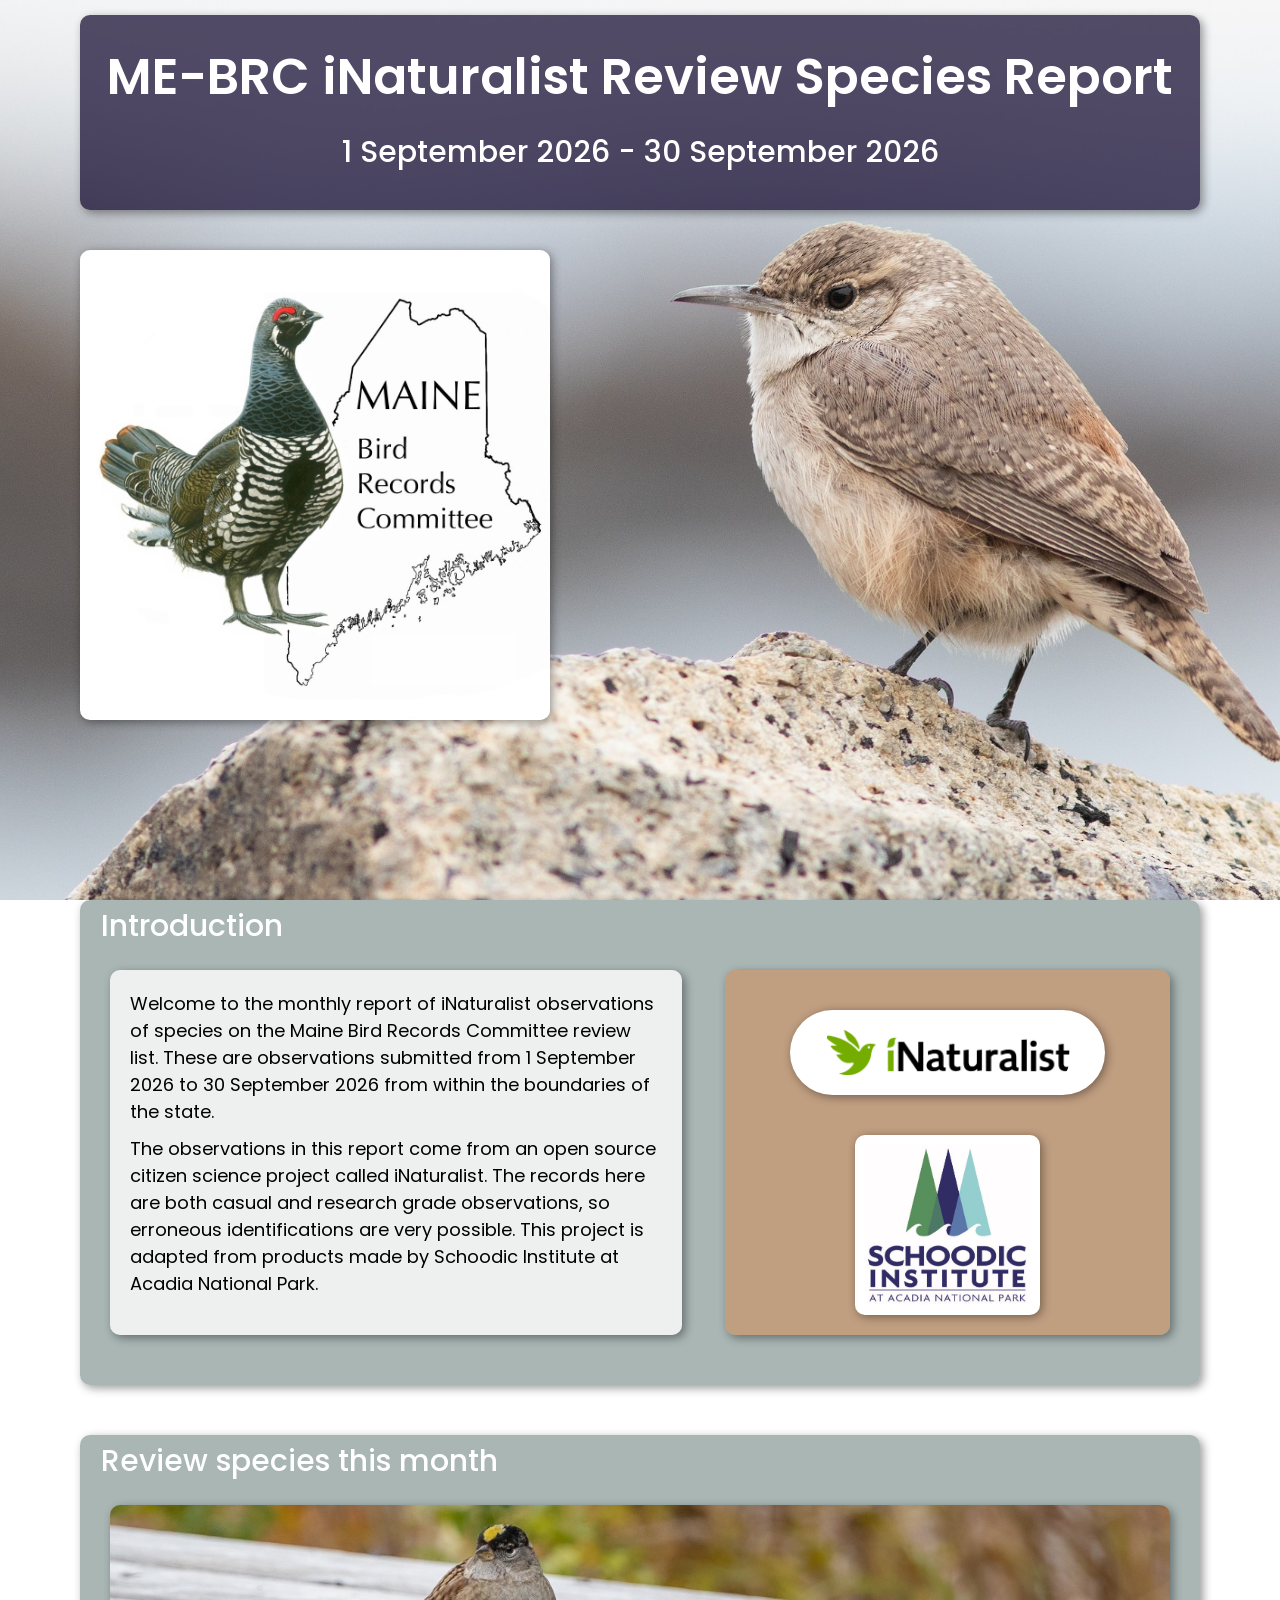
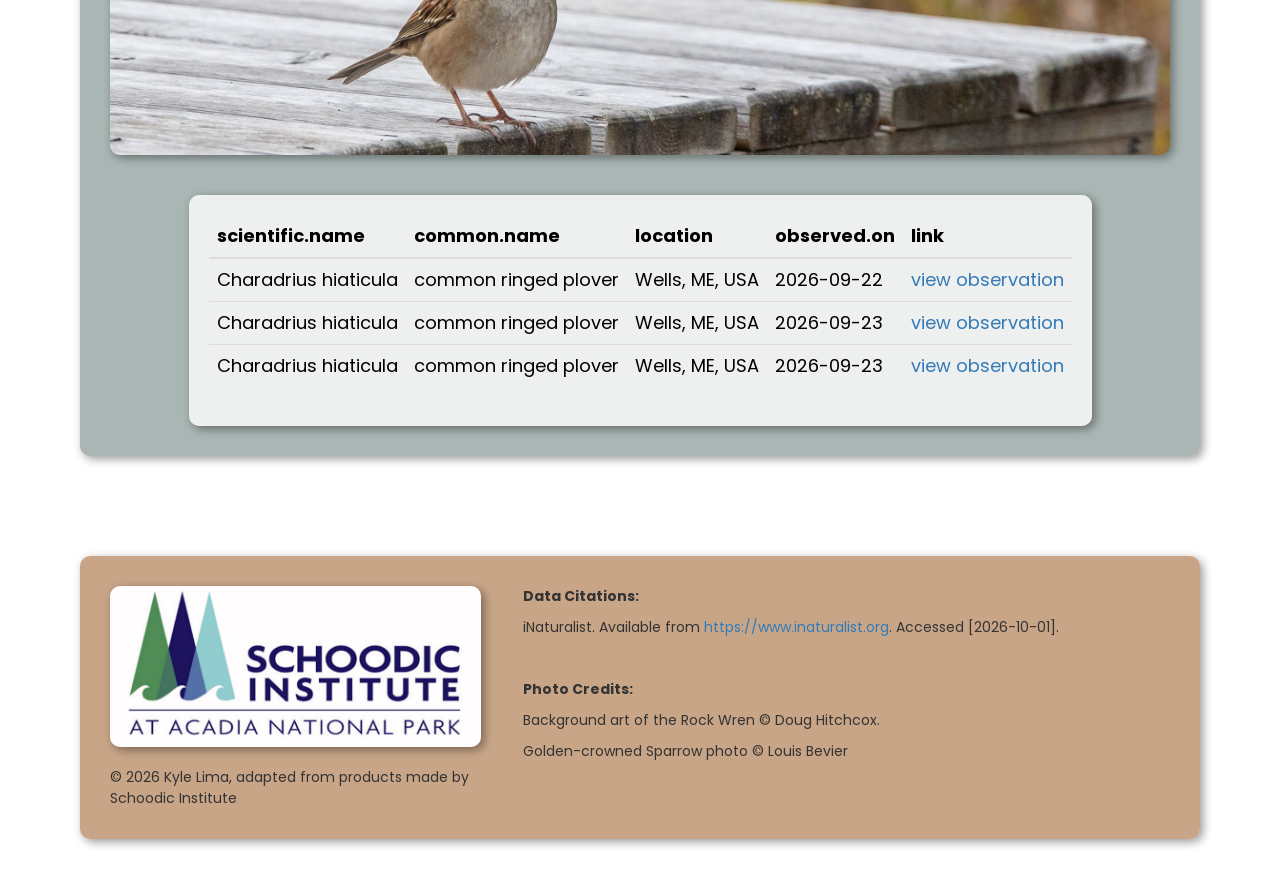
